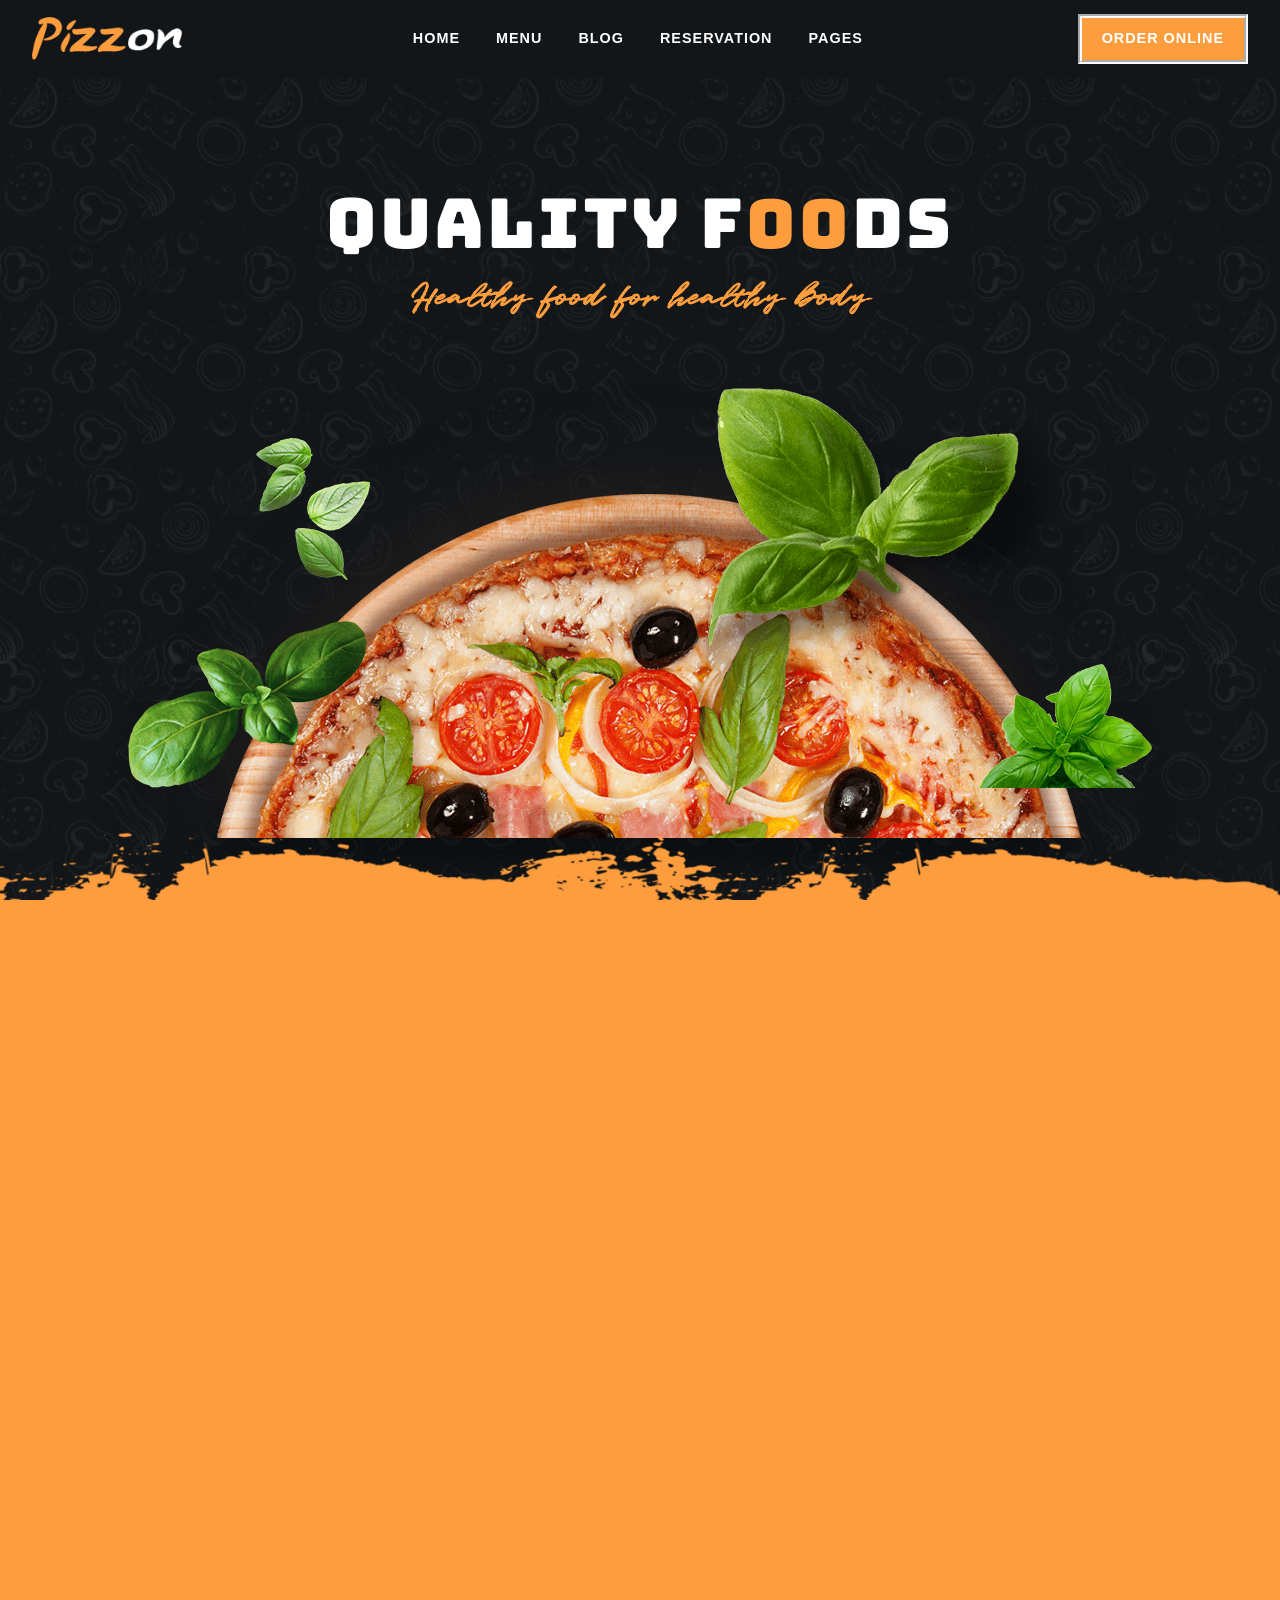
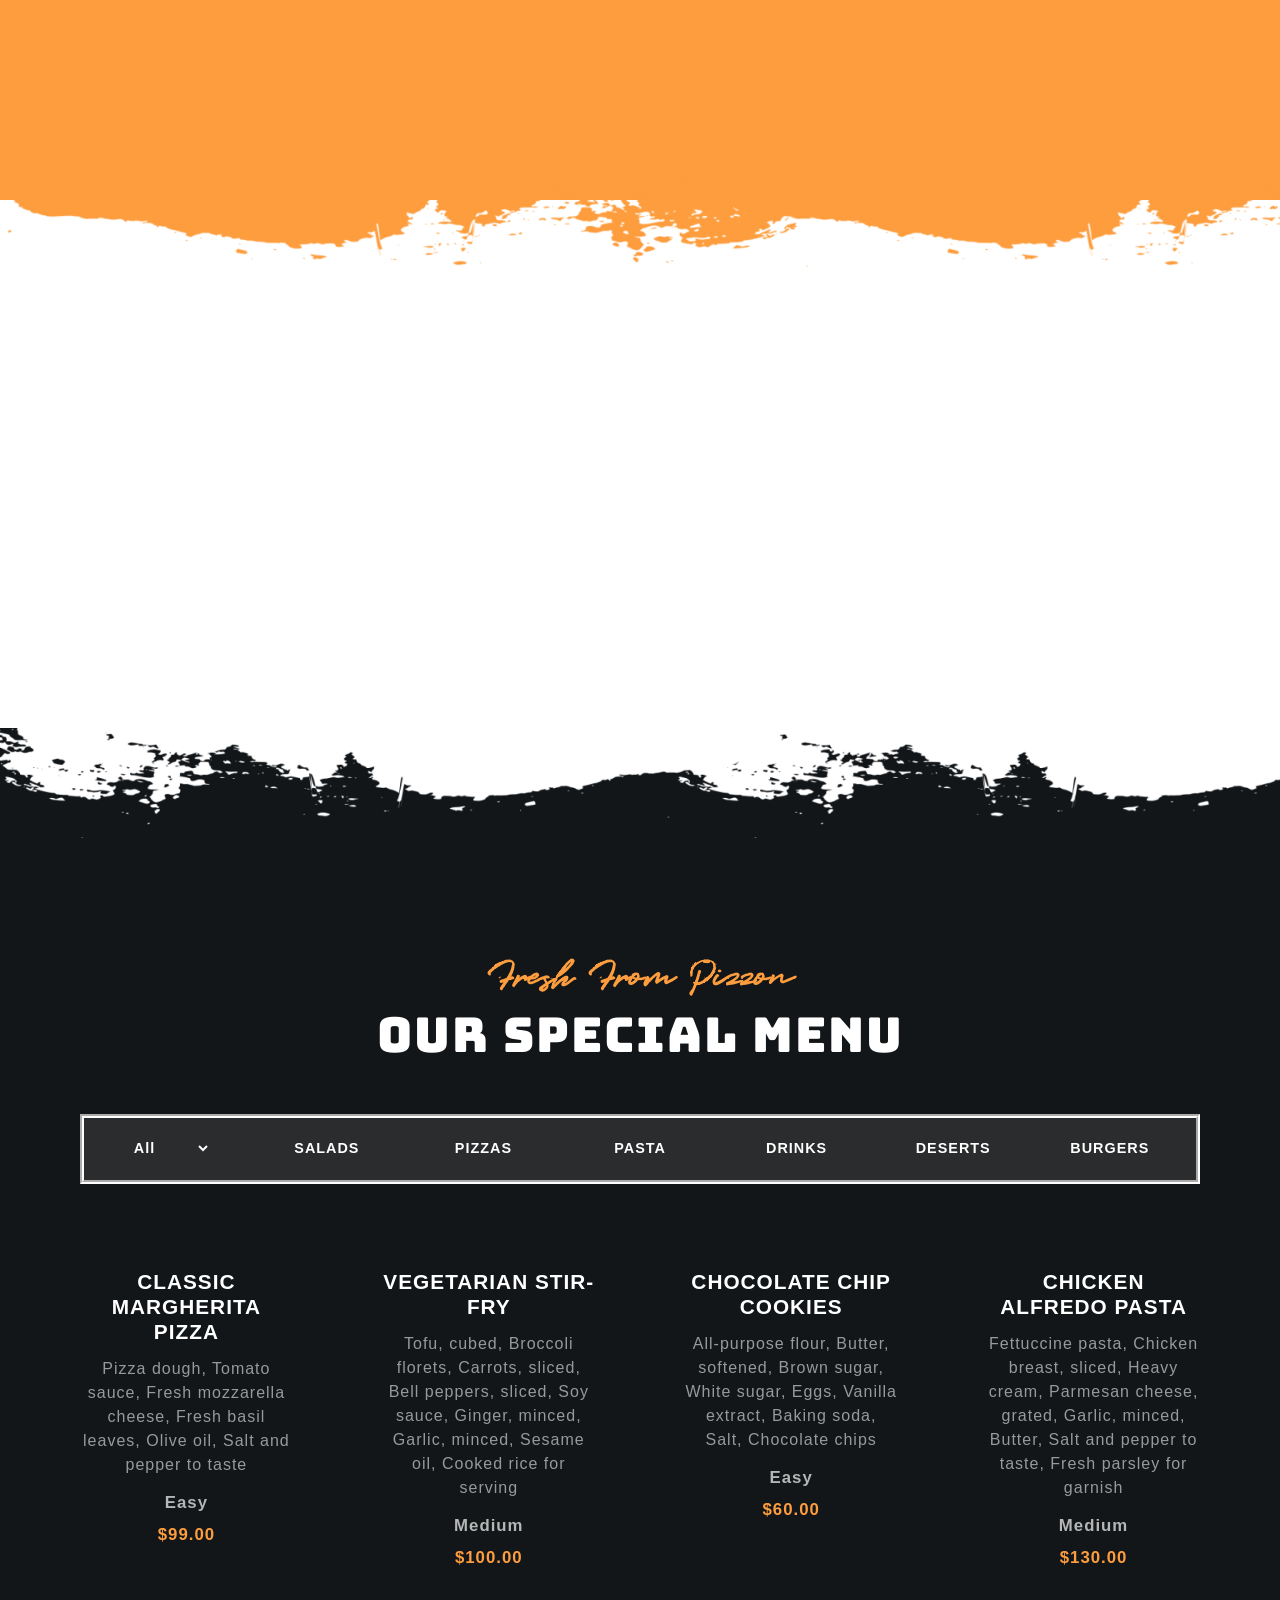
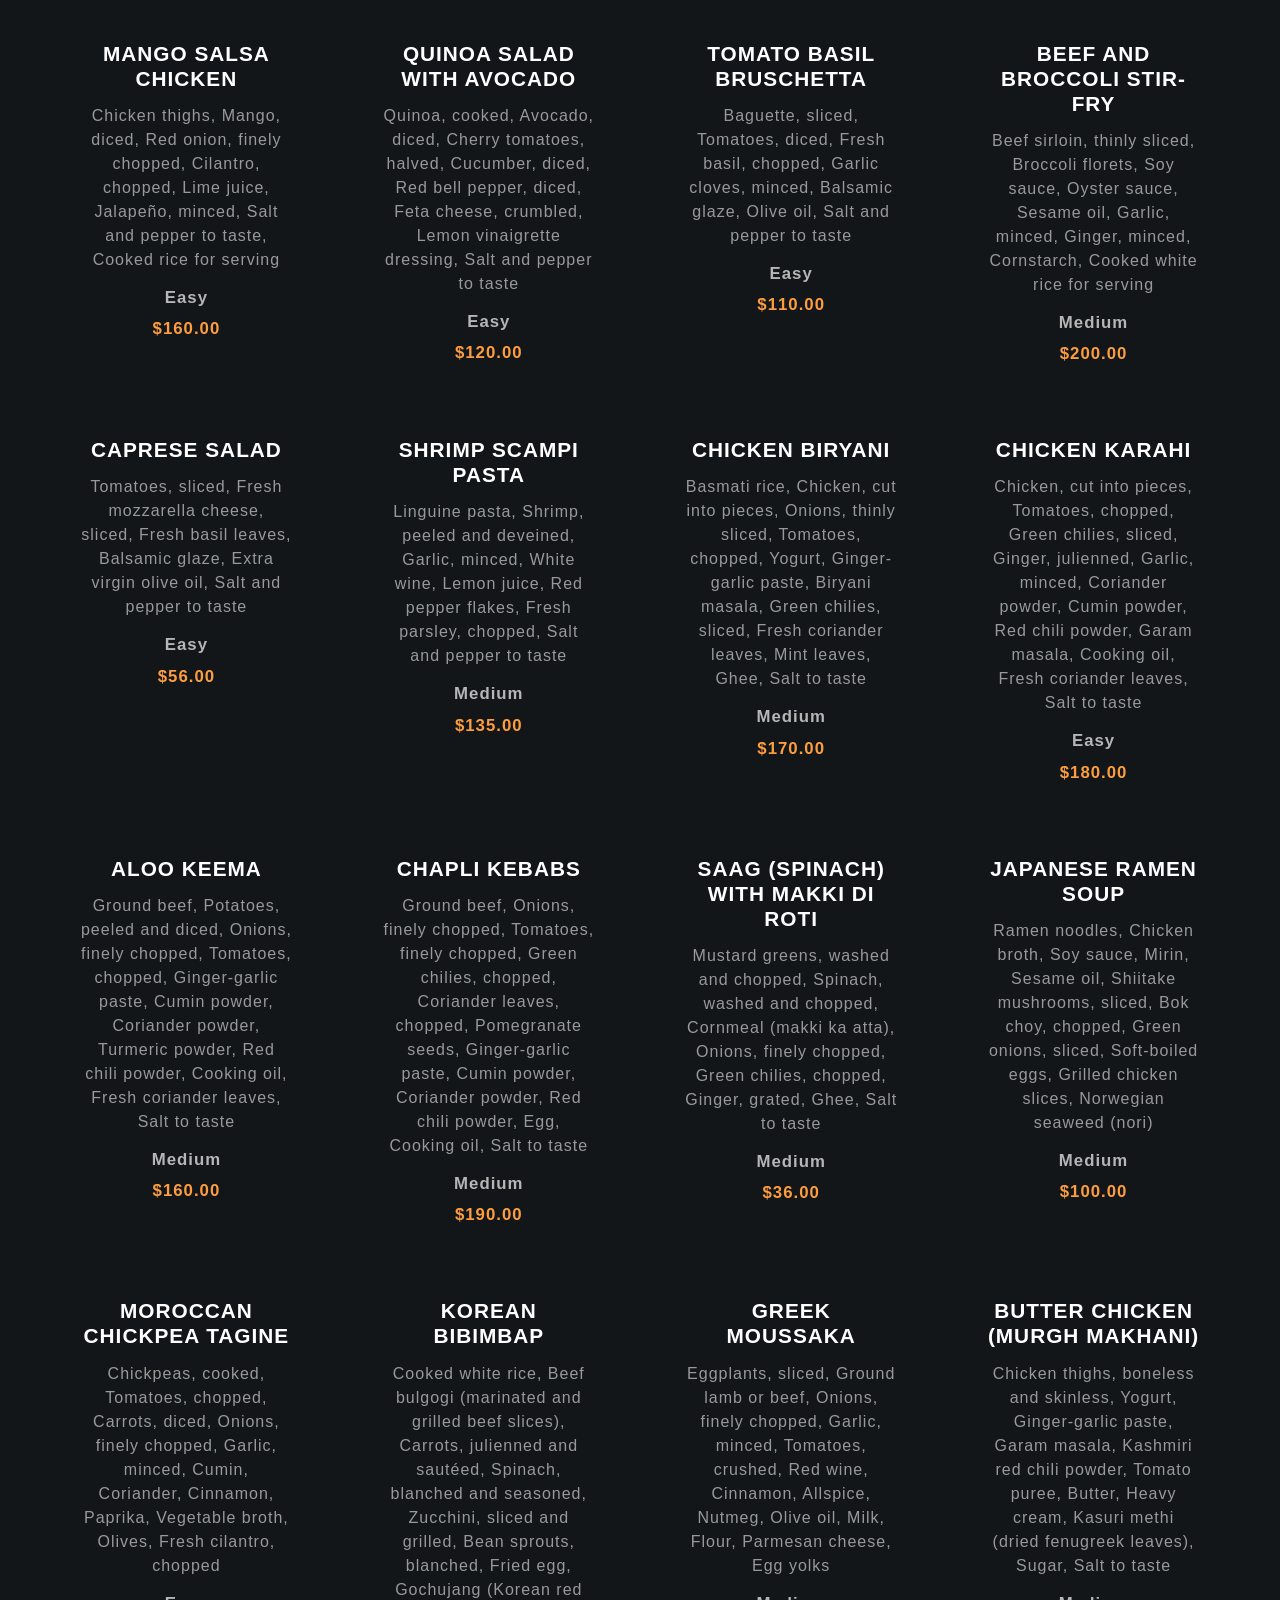
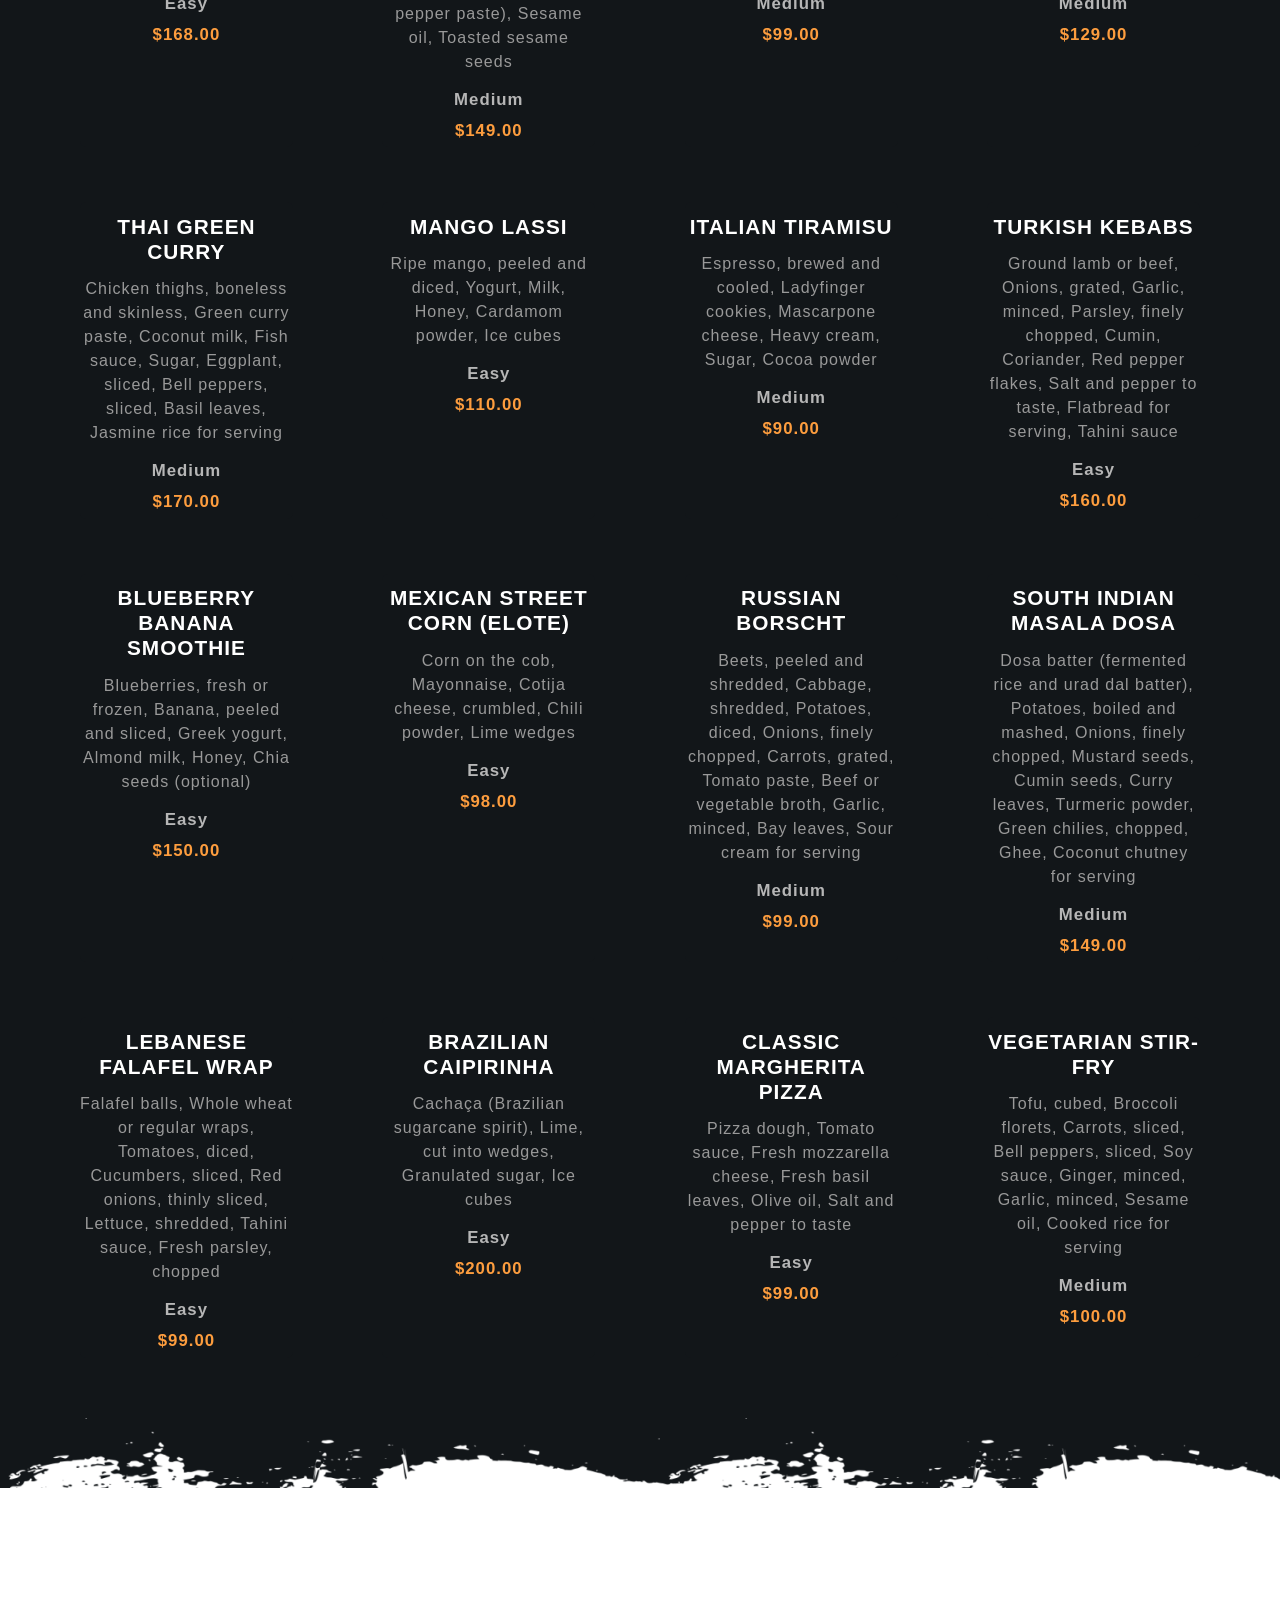
==== index.html @ 58165b23 "file uploaded" ====
<!DOCTYPE html>
<html lang="en">

<head>
    <meta charset="UTF-8">
    <meta name="viewport" content="width=device-width, initial-scale=1.0">
    <title>Pizzon</title>
    <link rel="stylesheet" href="https://cdnjs.cloudflare.com/ajax/libs/font-awesome/7.0.1/css/all.min.css"
        integrity="sha512-2SwdPD6INVrV/lHTZbO2nodKhrnDdJK9/kg2XD1r9uGqPo1cUbujc+IYdlYdEErWNu69gVcYgdxlmVmzTWnetw=="
        crossorigin="anonymous" referrerpolicy="no-referrer" />
    <link href="https://cdn.jsdelivr.net/npm/bootstrap@5.3.8/dist/css/bootstrap.min.css" rel="stylesheet"
        integrity="sha384-sRIl4kxILFvY47J16cr9ZwB07vP4J8+LH7qKQnuqkuIAvNWLzeN8tE5YBujZqJLB" crossorigin="anonymous">
    <link rel="stylesheet" href="style.css">
</head>

<body>


    <nav class="navbar navbar-expand-lg">
        <div class="container-fluid" id="nav-bar">


            <a class="navbar-brand" href="#">
                <img src="images/logo.png" alt="Pizzon" width="150">
            </a>


            <button class="navbar-toggler" type="button" data-bs-toggle="collapse"
                data-bs-target="#navbarSupportedContent">
                <span class="navbar-toggler-icon"></span>
            </button>


            <div class="collapse navbar-collapse justify-content-between" id="navbarSupportedContent">


                <ul class="navbar-nav mx-lg-auto text-start text-lg-center">
                    <li class="nav-item"><a class="nav-link active" href="#">Home</a></li>
                    <li class="nav-item"><a class="nav-link" href="#">Menu</a></li>
                    <li class="nav-item"><a class="nav-link" href="#">Blog</a></li>
                    <li class="nav-item"><a class="nav-link" href="#">Reservation</a></li>
                    <li class="nav-item"><a class="nav-link" href="#">Pages</a></li>
                </ul>


                <div class="mt-3 mt-lg-0 text-start text-lg-end">
                    <button class="btnn">Order Online</button>
                </div>
            </div>
        </div>
    </nav>

    <header>

        <div class="heading-box">
            <h1>Quality f<span>oo</span>ds</h1>
            <p>Healthy food for healthy body</p>
        </div>

        <div class="images-box">
            <div class="box1">
                <div>
                    <img src="images/banner-bg-1.png" alt="">
                </div>

            </div>

            <div class="box2">

                <div class="leave-box1">
                    <img src="images/banner-bg-3.png" alt="">
                </div>

                <div class="leave-box2">
                    <img src="images/banner-bg-2.png" alt="">
                </div>

                <div class="leave-box3">
                    <img src="images/banner-bg-5.png" alt="">
                </div>

                <div class="leave-box4">
                    <img src="images/banner-bg-4.png" alt="">
                </div>

            </div>
        </div>

    </header>


    <div class="main-box">

        <div class="yellow-image">

            <img src="images/order-top-1536x111.png" alt="">

        </div>






        <div class="yellow-image-2">

            <img src="images/order-bottom-1536x126.png" alt="">

        </div>


    </div>



    <br>
    <br>
    <br>
    <br>
    <br>
    <br>
    <br>
    <br>
    <br>
    <br>
    <br>
    <br>
    <br>
    <br>
    <br>
    <br>
    <br>
     <br>
    <br>
    <br>
    <br>
    <br>

        
    <div class="main-container">

        <div class="white-image">

            <img src="images/chef-top-bg-1536x372.png" alt="">

        </div>

        <div class="heading-container">

            <h4>Fresh From Pizzon</h4>
            <h3>OUR SPECIAL MENU</h3>

        </div>


        <div class="container text-center menu-container">

            <div class="row">

                <div class="col">
                    <select name="" id="userChoice" onchange="Generate()">
                        <option value="All">All</option>
                        <option value="Easy">Easy</option>
                        <option value="Medium">Medium</option>
                    </select>
                </div>

                <div class="col menu">
                    Salads
                </div>

                <div class="col menu">
                    Pizzas
                </div>

                <div class="col menu">
                    Pasta
                </div>

                <div class="col menu">
                    Drinks
                </div>

                <div class="col menu">
                    Deserts
                </div>

                <div class="col menu">
                    Burgers
                </div>

            </div>
        </div>

        <br>

        <div id="show">

        </div>


        <div class="white-image-2">

            <img src="images/chef-bottom-bg-1536x372.png" alt="">

        </div>


    </div>













    <script src="https://cdn.jsdelivr.net/npm/bootstrap@5.3.8/dist/js/bootstrap.bundle.min.js"
        integrity="sha384-FKyoEForCGlyvwx9Hj09JcYn3nv7wiPVlz7YYwJrWVcXK/BmnVDxM+D2scQbITxI"
        crossorigin="anonymous"></script>
    <script src="app.js"></script>
</body>

</html>
---- style.css ----
* {
    padding: 0;
    margin: 0;
    box-sizing: border-box;
    font-family: 'Franklin Gothic Medium', 'Arial Narrow', Arial, sans-serif;
}

@font-face{
    font-family: Quentin;
    src: url(fontes/Quentin.ttf);
}

@font-face{
    font-family: Bungee;
    src: url(fontes/Bungee-Regular.ttf);
}


#nav-bar {
    display: flex;
    align-items: center;
}

.navbar{
    padding: 10px 20px;
    background-color: #121619;
    text-align: center;
    font-size: 0.9rem;
    font-weight: 700;
    letter-spacing: 1px;
    text-transform: uppercase;
    position: fixed;
    top: 0%;
    z-index: 1000;
    width: 100%;
}

.navbar li {

    padding: 10px 10px;
}

.navbar a{

    color: #FFFFFF !important;
    
}

.navbar a:hover {
    color: #FD9D3E !important;
    transition: 0.3s;
}

.btnn{

     border: 4px groove #FFFFFF;
    color: #FFFFFF ;
     text-align: center;
    font-size: 0.9rem;
    font-weight: 700;
    letter-spacing: 1px;
    text-transform: uppercase;
    background-color: #FD9D3E;
    padding: 10px 20px;

}

.navbar-toggler {
    background-color: #FD9D3E;
}

.navbar-toggler-icon {
    filter: invert(1); 
}



header{
    width: 100%;
     min-height: 100vh;
    background-image: url(images/chef-bg-11.png);
    background-repeat: no-repeat;
    background-position: center;
    background-size: cover;
}


.heading-box {

    padding-top: 130px;

}


.heading-box h1{

    margin-top: 53px;
     font-family: Bungee;
    text-align: center;
    letter-spacing: 3px; 
    font-size: 4.3rem;
     color: #FFFFFF;
}


.heading-box p{

       font-family: Quentin;
    text-align: center;
    letter-spacing: 1px; 
    font-weight: 700;
    font-size: 2rem;
    /* padding-bottom: 2%; */
    color: #FD9D3E;
   


}

.heading-box span{

    color: #FD9D3E;
    margin-top: 53px;
    font-family: Bungee;
    text-align: center;
    letter-spacing: 3px; 
    font-size: 4.2rem;
     

}

.images-box {
    position: relative;
    width: 100%;
    height: 500px;
}

.box1 {
    position: absolute;
    bottom: 0%;
    left: 50%;
    transform: translateX(-50%);
}

.box1 img {
     
    width: auto;
    max-width: none;
    filter: drop-shadow(0px 20px 30px rgba(0,0,0,0.5));
}

.box2 {
    position: absolute;
    width: 100%;
    height: 100%;
    top: 0;
}
.leave-box1 {
    position: absolute;
    top: 10%;
    right: 15%;
}

.leave-box2 {
    position: absolute;
    bottom: 10%;
    right: 10%;
}

.leave-box3 {
    position: absolute;
    bottom: 10%;
    left: 10%;
}

.leave-box4 {
    position: absolute;
    top: 20%;
    left: 20%;
}


@media (max-width: 991px) {
    .navbar-nav {
        margin-top: 20px;
    }

}



@media (max-width: 768px) {
   

    .heading-box h1 {
        font-size: 2rem;
        margin-top: 20px;
    }

    .heading-box span {
        font-size: 2rem;
    }

    .heading-box p {
        font-size: 1.2rem;
    }

    .images-box {
        height: auto;
        margin-top: 30px;
    }


    .box1 {
        position: relative;
        bottom: 0;
        left: 0;
        transform: none;
        text-align: center;
    }

    .box1 img {
        width: 280px;
        max-width: 90%;
    }

    .box2 {
        display: none;
    }


    header {

        min-height: 60vh;
        padding-top: 80px;
        padding-bottom: 30px;
    }

  
}








.main-container{

    background-color: #121619;
    padding: 130px 80px;
    position: relative;
}

.heading-container h4{

    font-family: Quentin;
    text-align: center;
    letter-spacing: 1px; 
    font-weight: 700;
    font-size: 2.1rem;
    /* padding-bottom: 2%; */
    color: #FD9D3E;
    padding-top: 100px;


}

.heading-container h3{

    
    font-family: Bungee;
    text-align: center;
    letter-spacing: 2px; 
    font-size: 3rem;
     color: #FFFFFF;
     

}

.menu-container{

    border: 4px groove #FFFFFF;
    background-color: #2b2c2d;
    padding: 20px 20px;
    color: #FFFFFF;
    text-align: center;
    font-size: 0.9rem;
    font-weight: 700;
    letter-spacing: 1px;
    text-transform: uppercase;
    margin-top: 50px;
    margin-bottom: 20px;
    cursor: pointer;
    transition: all 0.4s ease;
    
}

#userChoice{
    background: transparent;
    border: none;
    font-size: 0.9rem;
    font-weight: 700;
    letter-spacing: 1px;
    color: #FFFFFF;
}

#userChoice option{
    background-color: #2b2c2d;
     font-size: 0.9rem;
    font-weight: 700;
    letter-spacing: 1px;
}

#userChoice option:hover{
    background-color: #FD9D3E !important;
    
}


.menu:hover{

    color: #FD9D3E;
}



.white-image{
    position: absolute;
    top: -200px;
    left: 0;
}

.white-image img{
    width: 100%;
}

.white-image-2{
    position: absolute;
    bottom: -240px;
    left: 0;
}

.white-image-2 img{
    width: 100%;
}



#show{
    display: flex;
    justify-content: space-between;
    gap: 25px;
    flex-wrap: wrap;
    
}

.card{
    border: 1px solid red;
    border: none;
    width: 19%;
    margin-top: 30px;
    background-color: #121619;

}

.card img{
    width: 100%;

}

.card h2{
    text-align: center;
    font-size: 1.3rem;
    font-weight: 700;
    padding-top: 6%;
    letter-spacing: 1px;
    text-transform: uppercase;
    color: #FFFFFF;
    
}

.card p{
    padding-top: 2%;
    text-align: center;
    letter-spacing: 1px;
    color: #999999;
    
    
}

.card h4{
    
    text-align: center;
    letter-spacing: 1px; 
    font-weight: 700;
    font-size: 1.05rem;
    color: #b6b6b6;

}

.card span{
    text-align: center;
    letter-spacing: 1px; 
    font-weight: 700;
    font-size: 1.05rem;
    padding-bottom: 2%;
    color: #FD9D3E;
}


.main-box{
    width: 100%;
    height: 100vh;
    position: relative;
    background-color: #FD9D3E;
}



.yellow-image{
    position: absolute;
    top: -70px;
    left: 0;
}

.yellow-image img{
    width: 100%;
}



.yellow-image-2{
    position: absolute;
    bottom: -70px;
    left: 0;
}

.yellow-image-2 img{
    width: 100%;
}
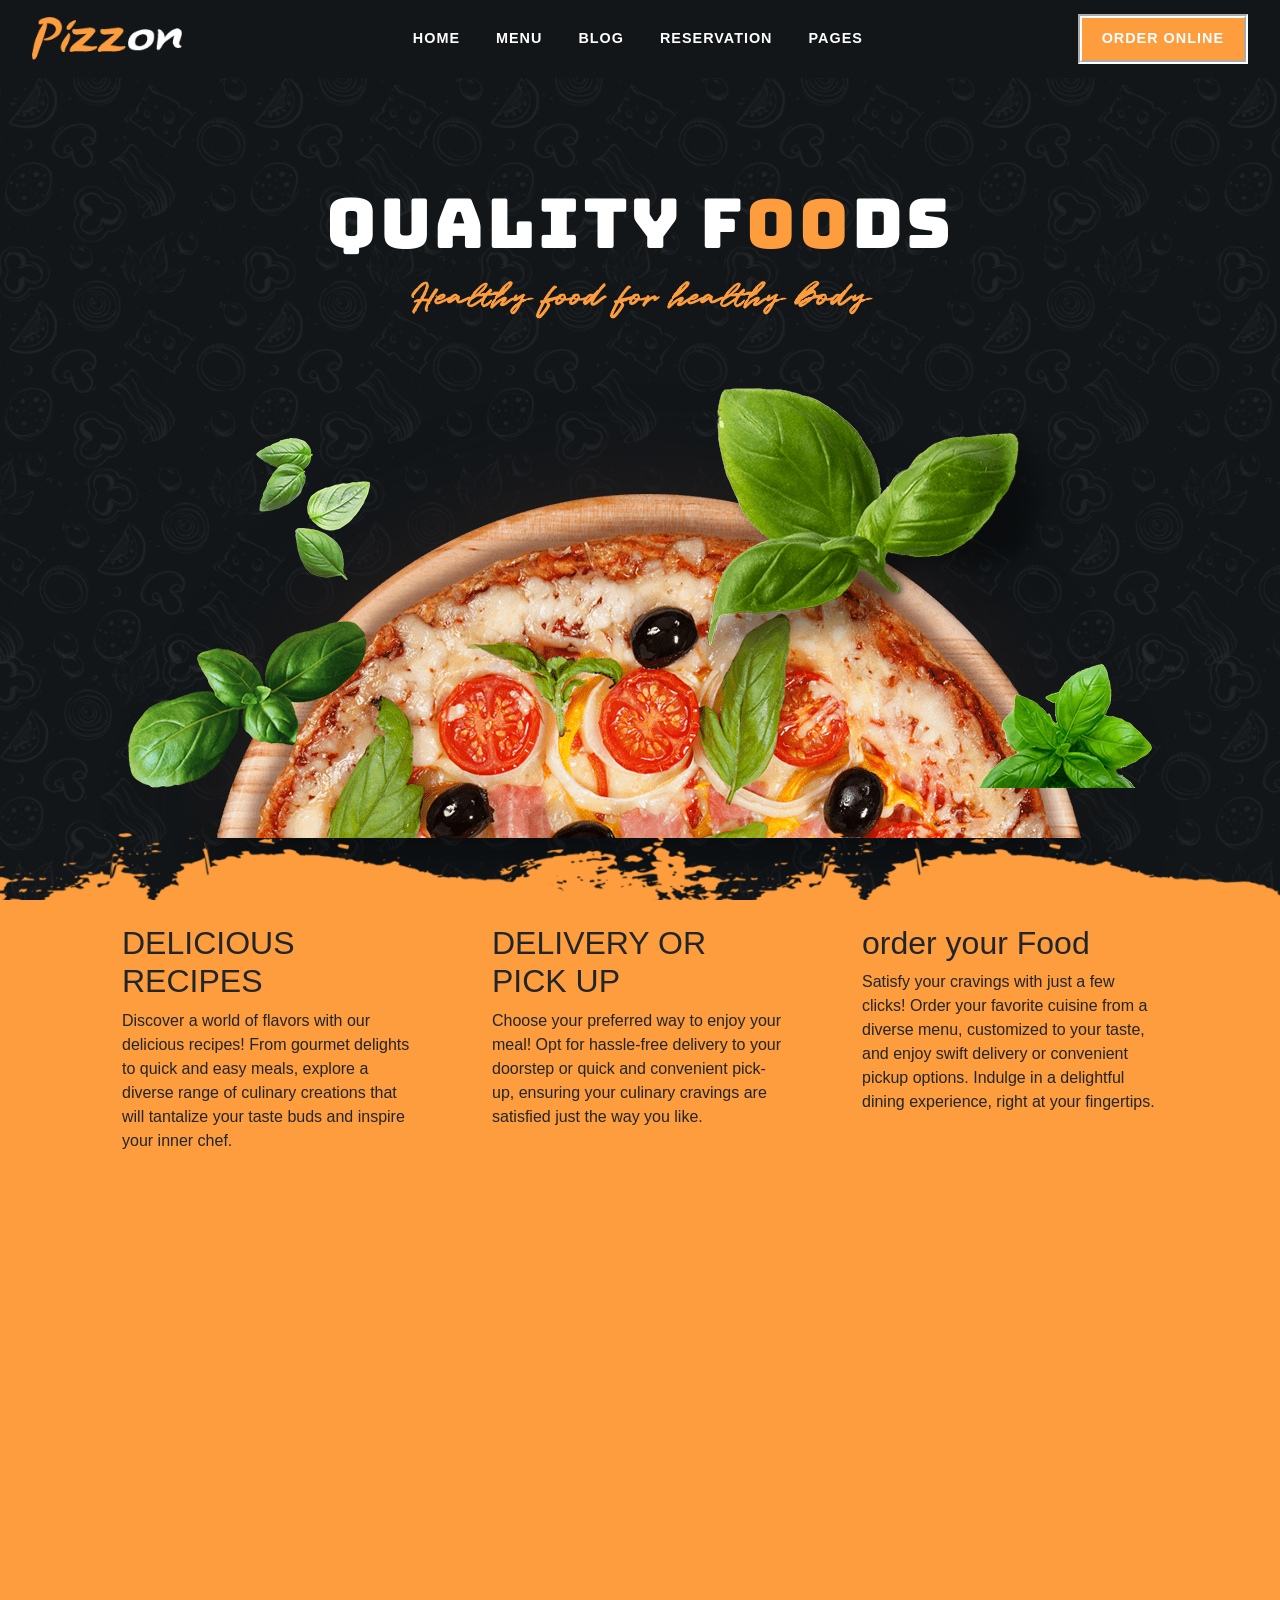
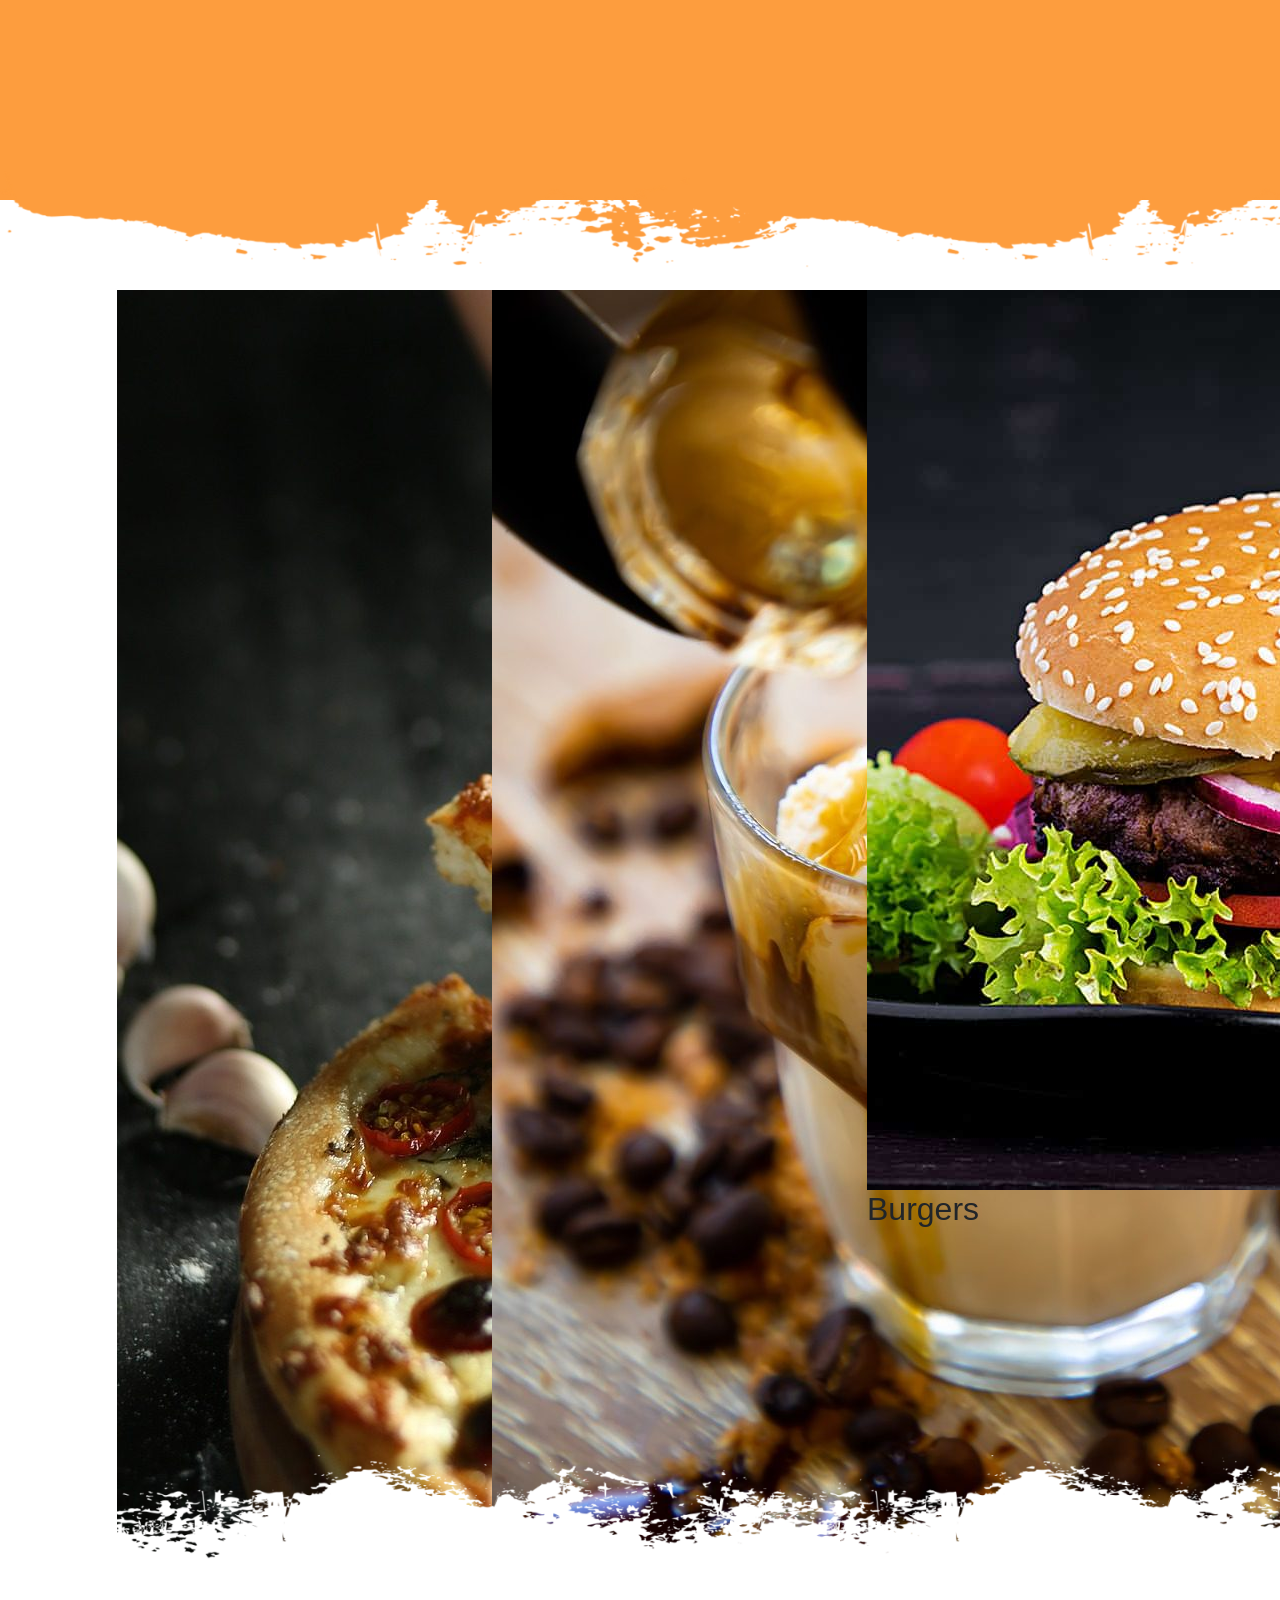
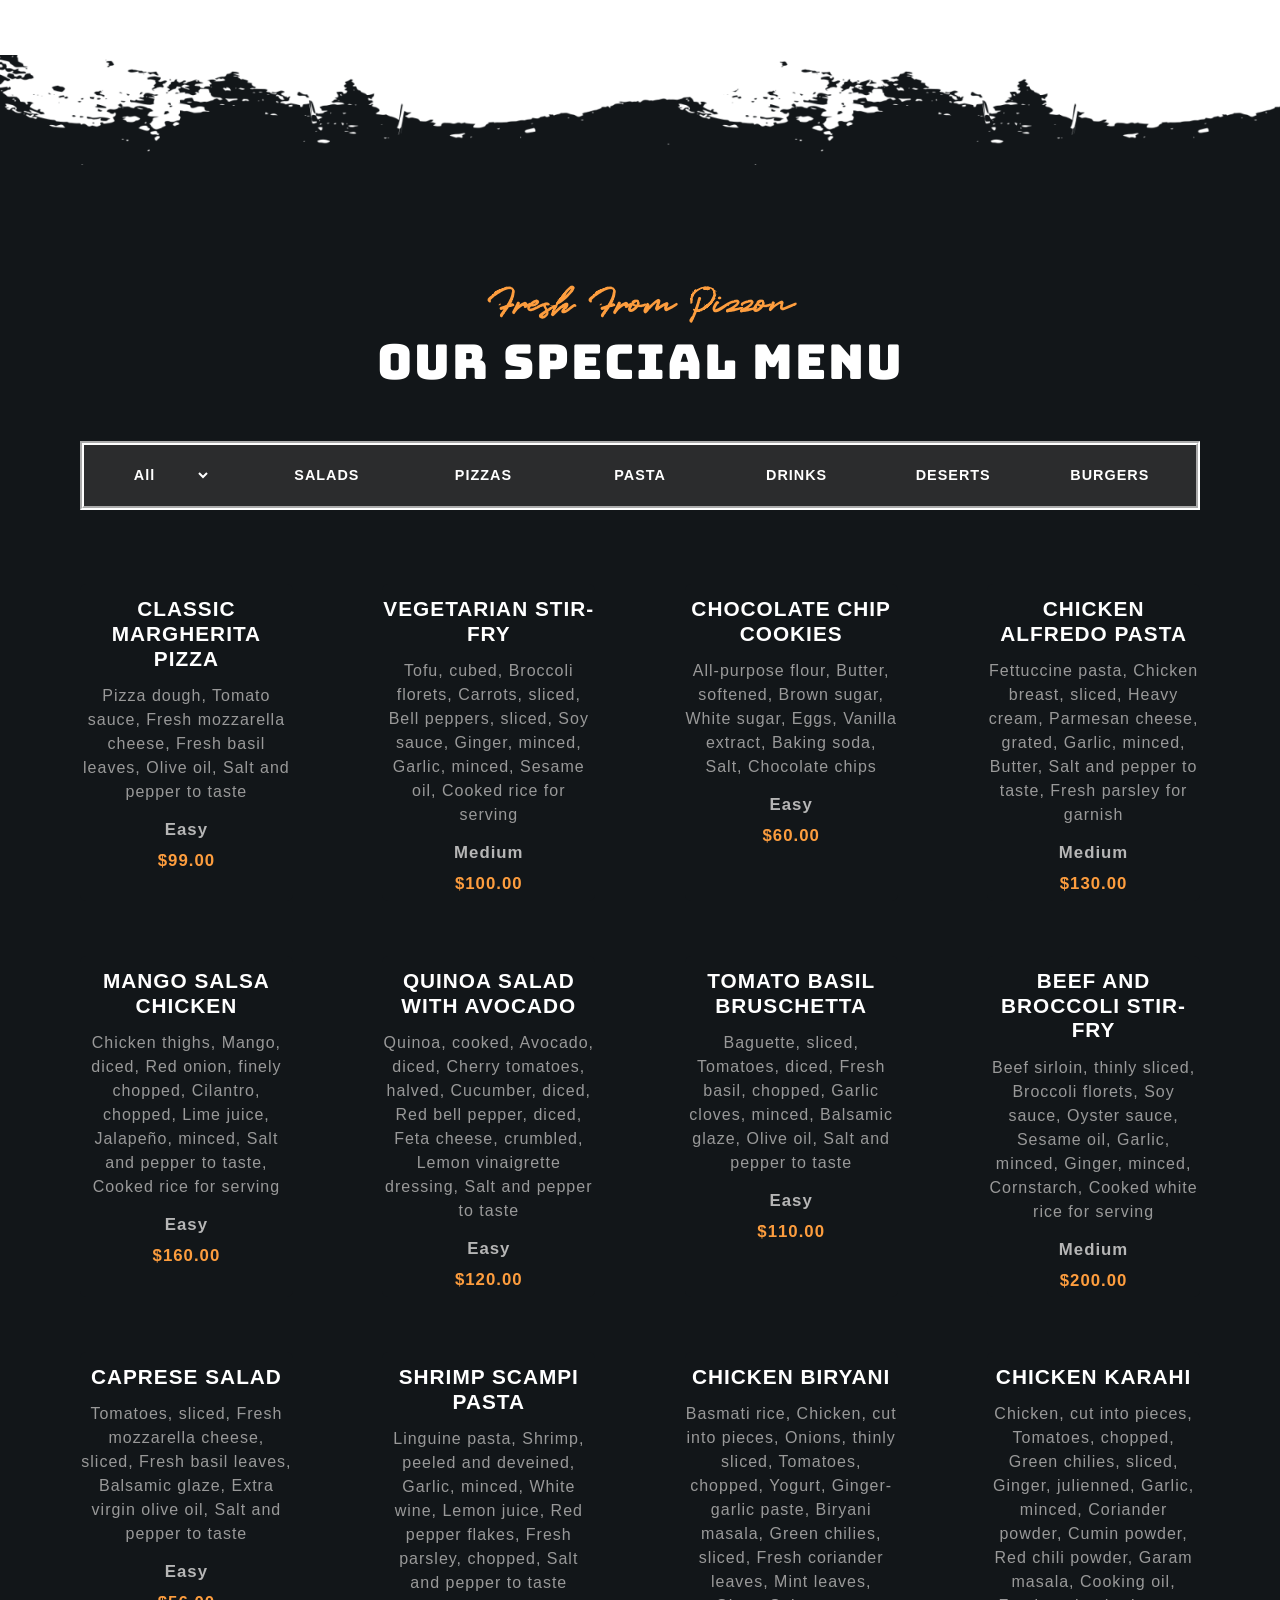
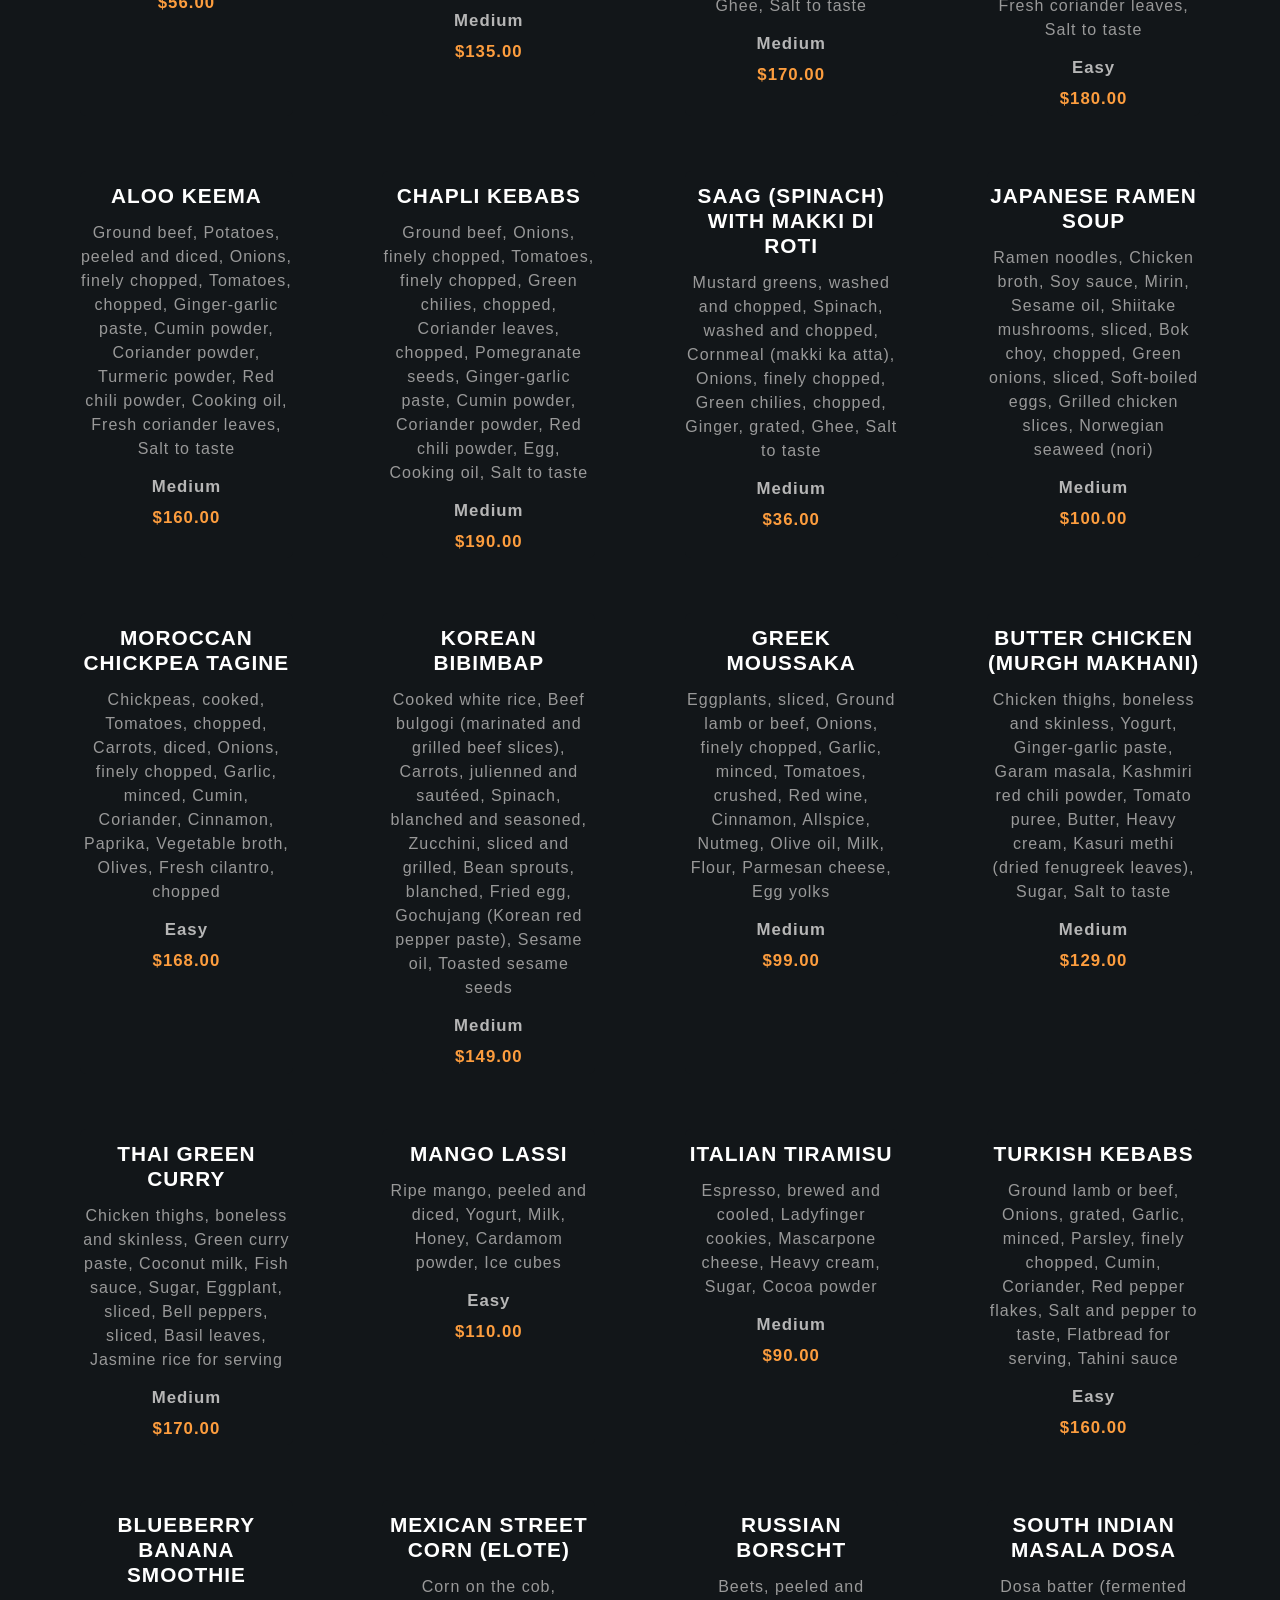
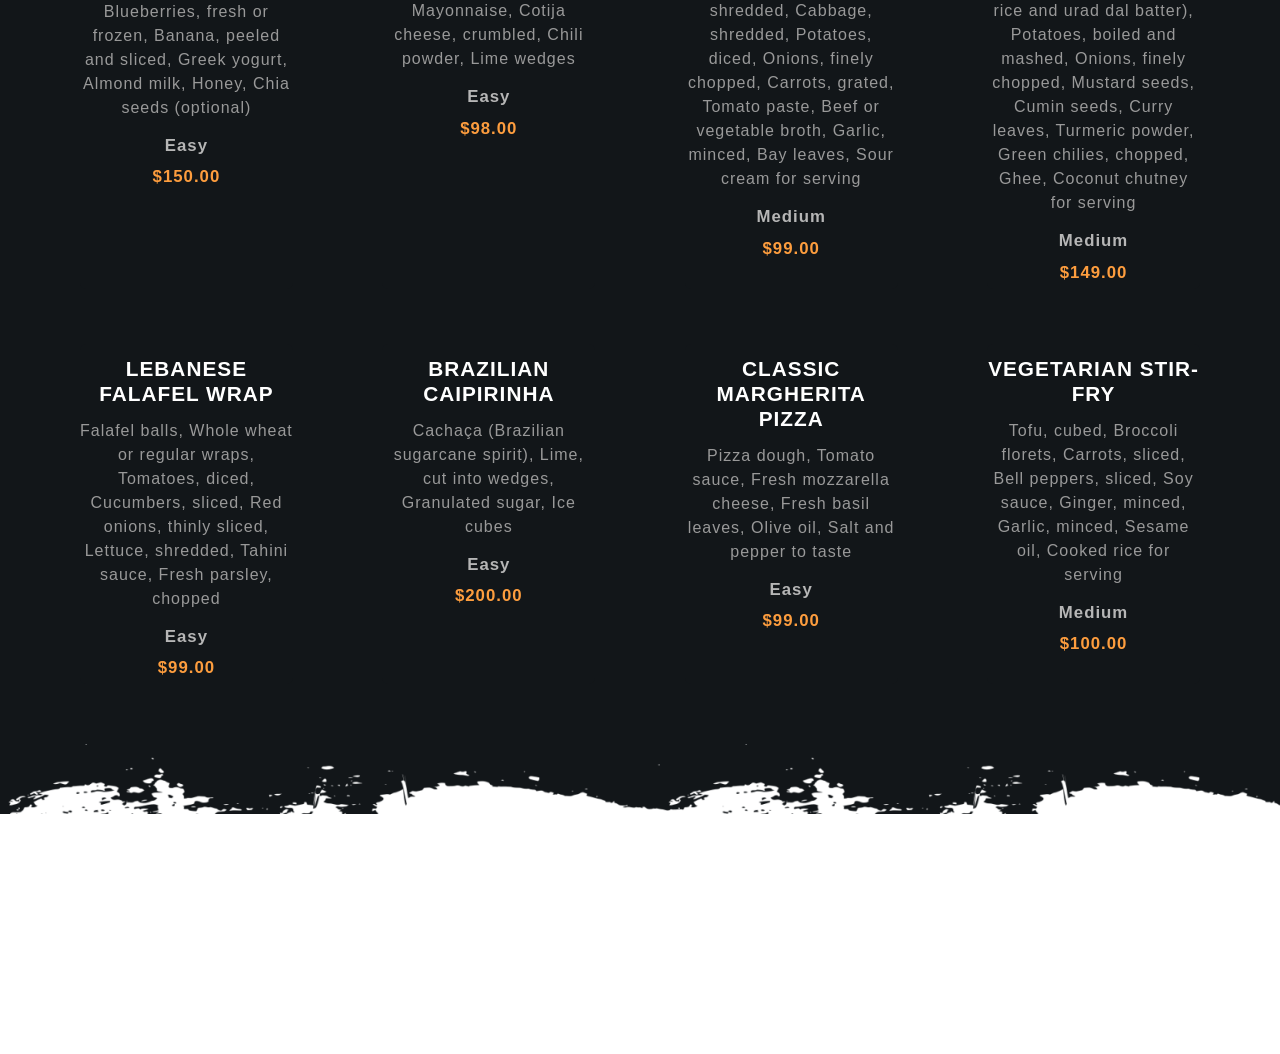
==== commit 8c4f09cc: "Update index.html" ====
--- a/index.html
+++ b/index.html
@@ -4,7 +4,7 @@
 <head>
     <meta charset="UTF-8">
     <meta name="viewport" content="width=device-width, initial-scale=1.0">
-    <title>Pizzon</title>
+    <title>Pizzon Web</title>
     <link rel="stylesheet" href="https://cdnjs.cloudflare.com/ajax/libs/font-awesome/7.0.1/css/all.min.css"
         integrity="sha512-2SwdPD6INVrV/lHTZbO2nodKhrnDdJK9/kg2XD1r9uGqPo1cUbujc+IYdlYdEErWNu69gVcYgdxlmVmzTWnetw=="
         crossorigin="anonymous" referrerpolicy="no-referrer" />
@@ -101,6 +101,58 @@
 
 
 
+        <div class="container-fluid">
+
+            <div class="row justify-content-center " style="gap: 50px;">
+
+                <div class="col-lg-3 col-md-4 col-sm-12">
+
+                    <div class="box">
+                        <img src="images/1776321009768_birefnet.png" alt="">
+                        <h2>DELICIOUS RECIPES</h2>
+                        <p>
+                            Discover a world of flavors with our delicious recipes! From gourmet delights to quick and
+                            easy meals, explore a diverse range of culinary creations that will tantalize your taste
+                            buds and inspire your inner chef.
+                        </p>
+                    </div>
+
+                </div>
+                <div class="col-lg-3 col-md-4 col-sm-12">
+                    <div class="box">
+                        <img src="images/1776320945640_birefnet.png" alt="">
+                        <h2>DELIVERY OR PICK UP</h2>
+                        <p>
+                            Choose your preferred way to enjoy your meal! Opt for hassle-free delivery to your doorstep
+                            or quick and convenient pick-up, ensuring your culinary cravings are satisfied just the way
+                            you like.
+                        </p>
+                    </div>
+
+
+                </div>
+
+                <div class="col-lg-3 col-md-4 col-sm-12">
+                    <div class="box">
+                        <img src="images/1776320906578_birefnet.png" alt="">
+                        <h2>order your Food</h2>
+                        <p>
+                            Satisfy your cravings with just a few clicks! Order your favorite cuisine from a diverse
+                            menu, customized to your taste, and enjoy swift delivery or convenient pickup options.
+                            Indulge in a delightful dining experience, right at your fingertips.
+                        </p>
+                    </div>
+
+
+                </div>
+
+
+
+
+            </div>
+
+        </div>
+
 
         <div class="yellow-image-2">
 
@@ -113,30 +165,96 @@
 
 
 
-    <br>
-    <br>
-    <br>
-    <br>
-    <br>
-    <br>
-    <br>
-    <br>
-    <br>
-    <br>
-    <br>
-    <br>
-    <br>
-    <br>
-    <br>
-    <br>
-    <br>
-     <br>
-    <br>
-    <br>
-    <br>
-    <br>
-
-        
+
+
+
+
+
+
+    <div class="speciality-box">
+
+
+        <div class="container-fluid" style="margin-top: 90px;">
+
+            <div class="row justify-content-center " style="gap: 55px;">
+
+                <div class="col-lg-3 col-md-4 col-sm-12">
+
+                    <div class="speciality-Card">
+                       
+                        <div class="speciality-Card-image">
+                            <img src="images/pizza-2589575_1920-e1697271289378.jpg" alt="">
+
+                            <div class="speciality-Card-border">
+
+                            </div>
+
+                            <div class="speciality-Card-border-2">
+
+                            </div>
+                        </div>
+
+                        <h2>Double Cheese Pizza</h2>
+                      
+                    </div>
+
+                </div>
+                <div class="col-lg-3 col-md-4 col-sm-12">
+                    <div class="speciality-Card">
+
+                        <div class="speciality-Card-image">
+                            <img src="images/coffee-4648041_1920-e1697271404997.jpg" alt="">
+
+                               <div class="speciality-Card-border">
+
+                               </div>
+
+                               <div class="speciality-Card-border-2">
+
+                            </div>
+                        </div>
+
+                        <h2>Deserts</h2>
+                      
+                    </div>
+
+
+                </div>
+
+                <div class="col-lg-3 col-md-4 col-sm-12">
+                    <div class="speciality-Card">
+                      
+                        <div class="speciality-Card-image">
+                            <img src="images/Burger-Stock.jpg" alt="">
+
+                              <div class="speciality-Card-border">
+
+                              </div>
+
+                              <div class="speciality-Card-border-2">
+
+                            </div>
+                        </div>
+
+                        <h2>Burgers</h2>
+                    
+                       
+                    </div>
+
+                </div>
+
+            </div>
+
+        </div>
+
+
+    </div>
+
+
+
+   
+
+
     <div class="main-container">
 
         <div class="white-image">
@@ -214,6 +332,7 @@
 
 
 
+ 
 
 
 
@@ -226,4 +345,4 @@
     <script src="app.js"></script>
 </body>
 
-</html>+</html>
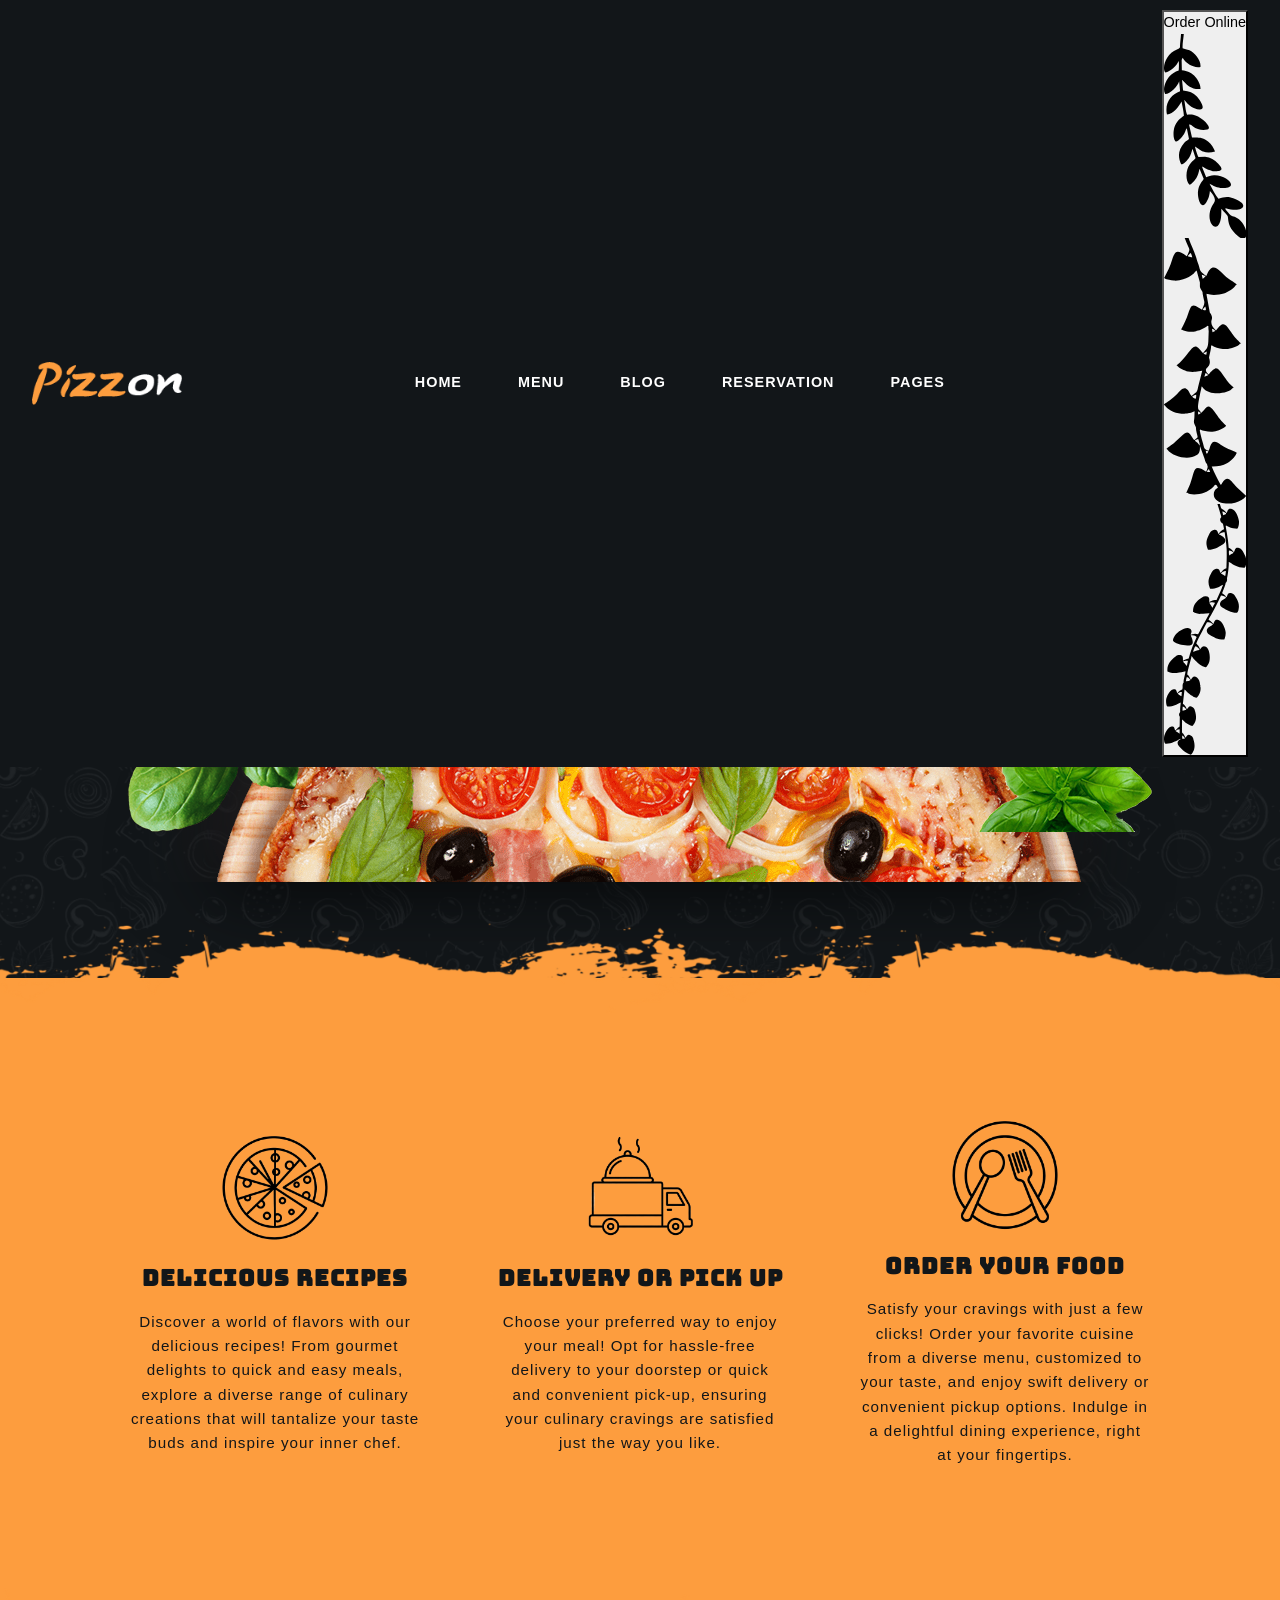
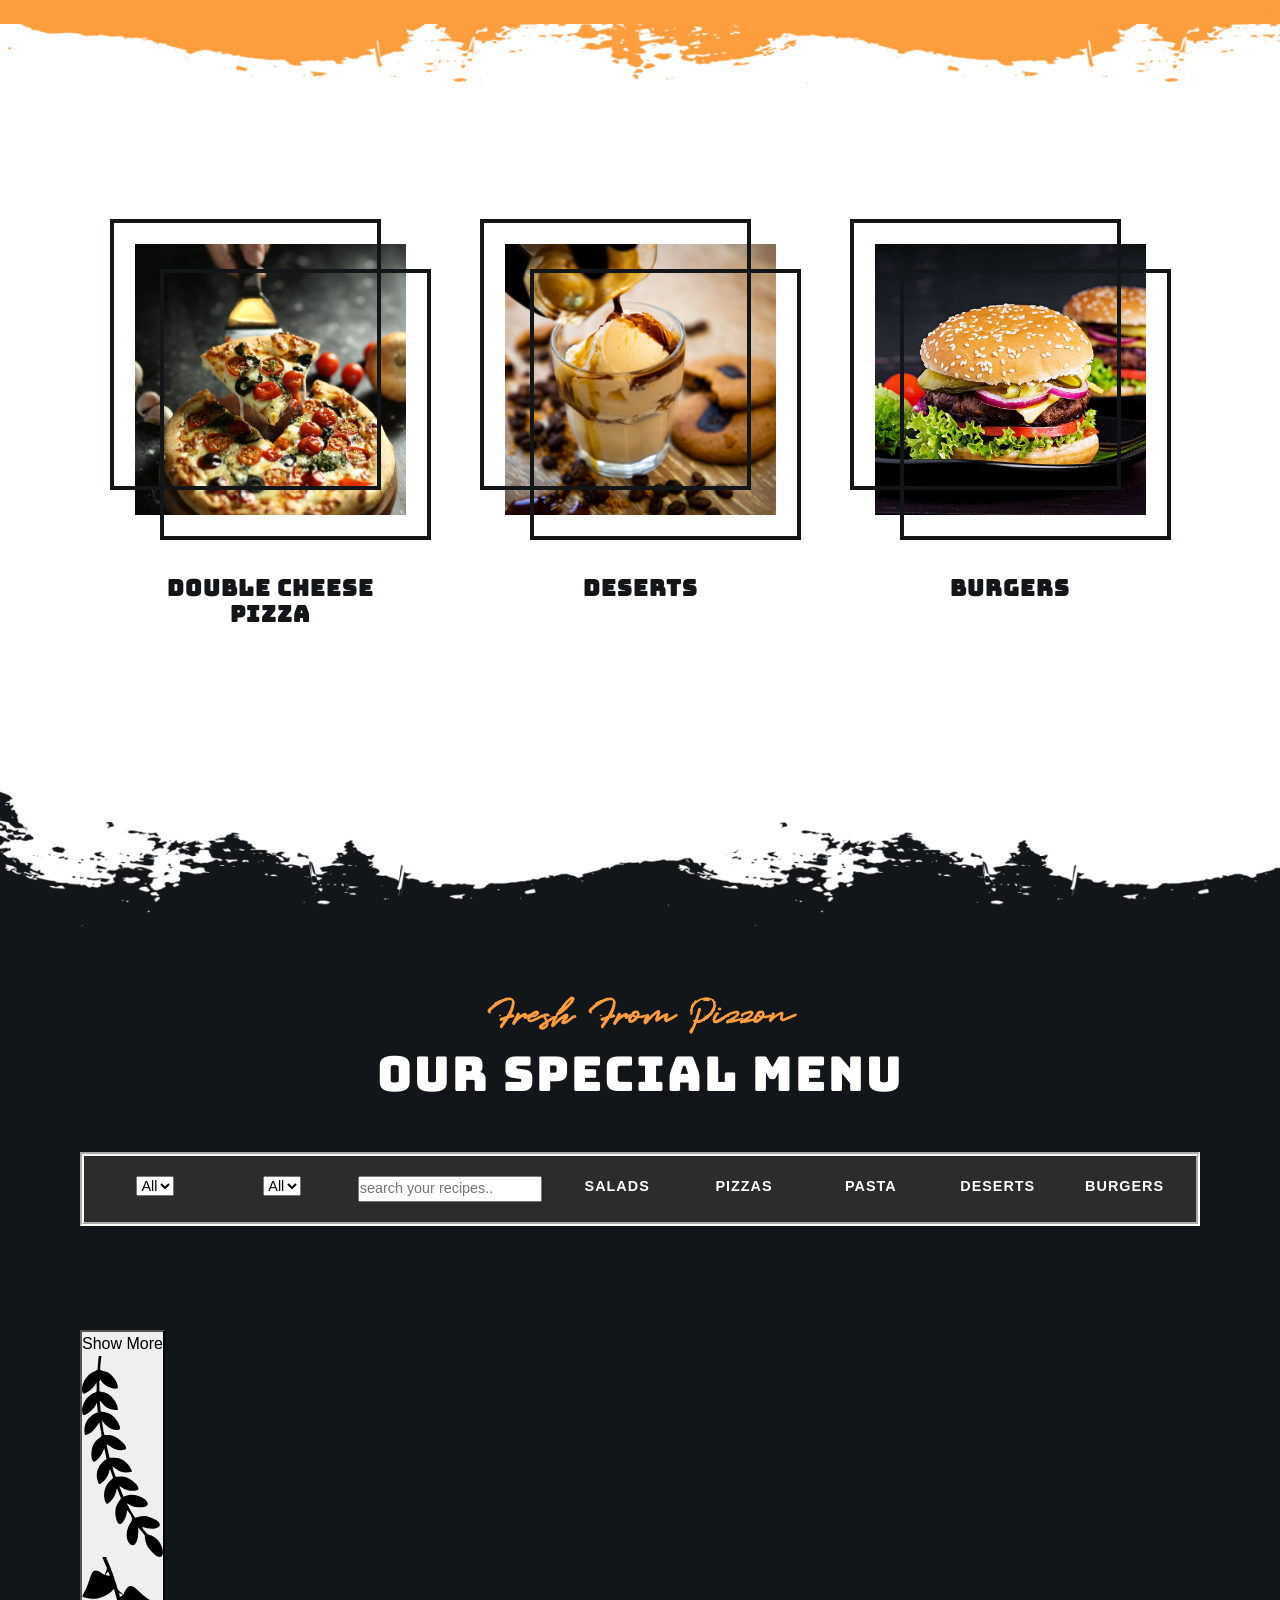
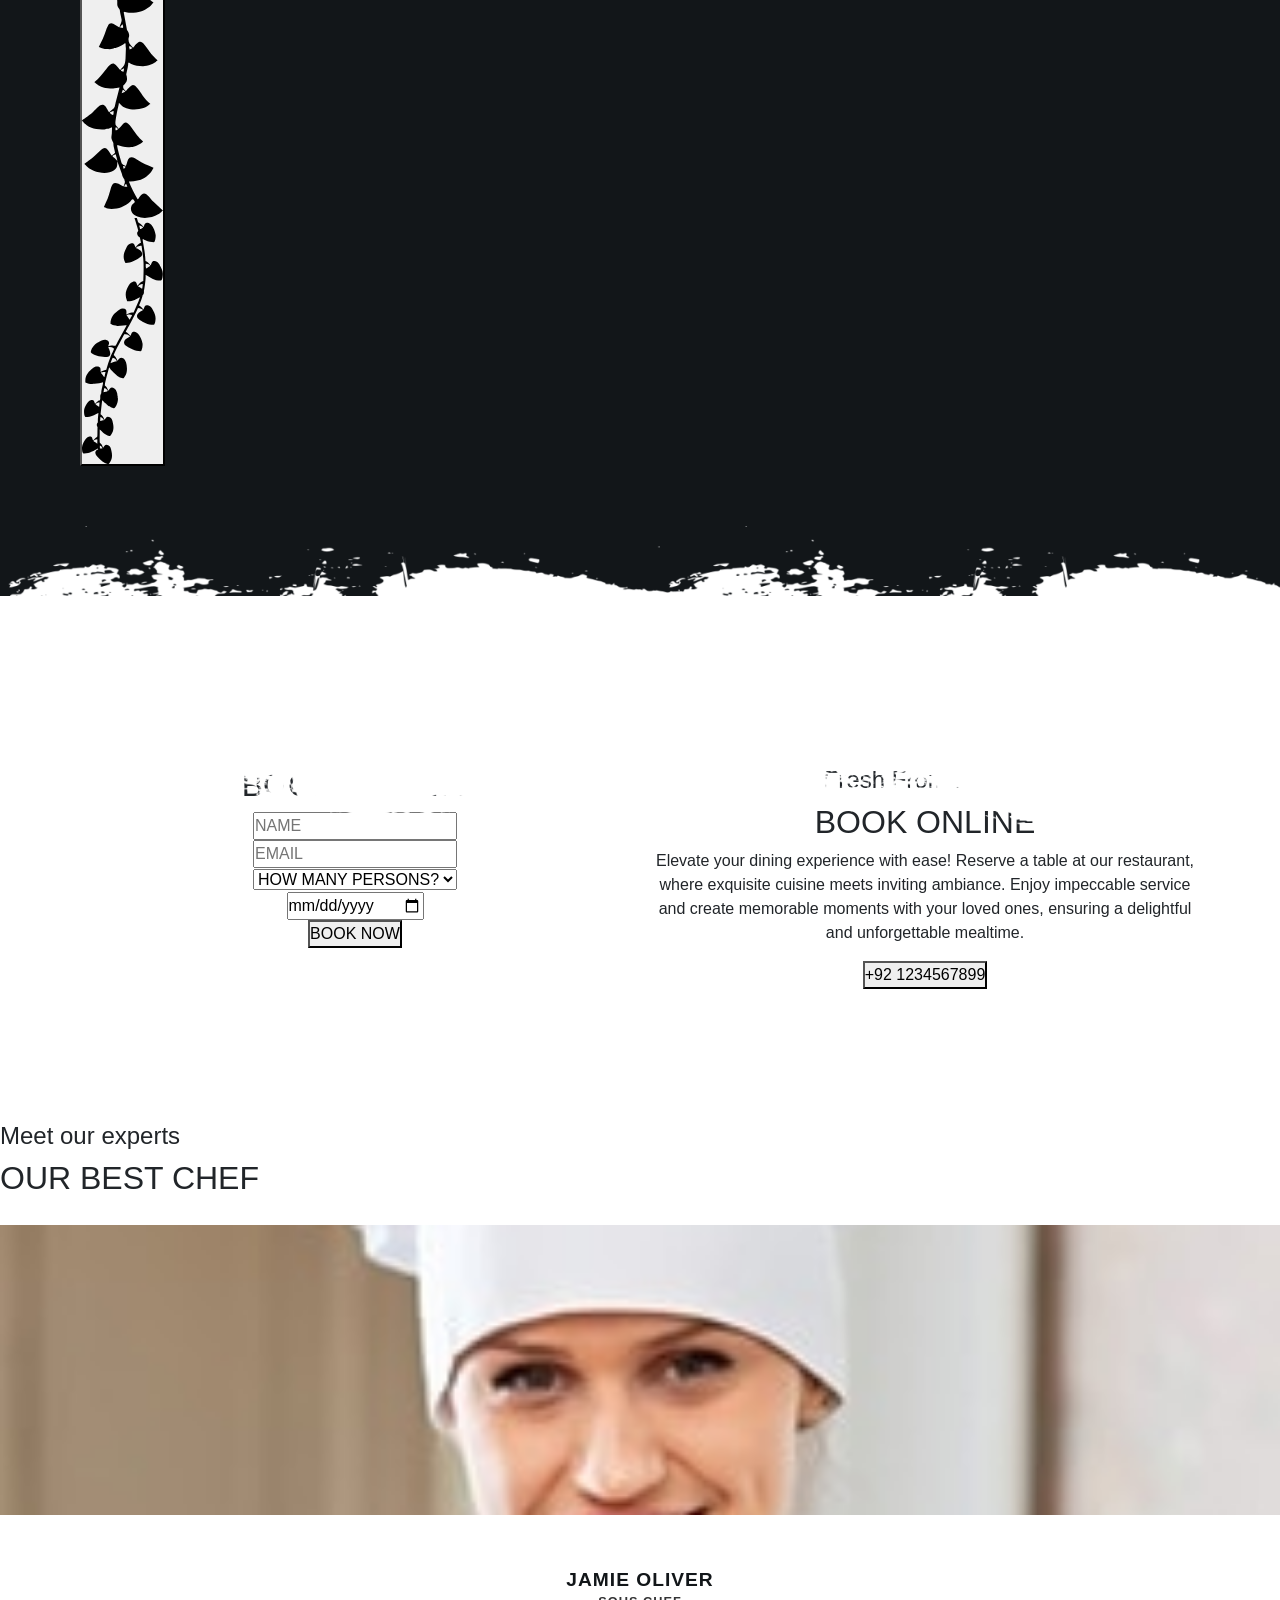
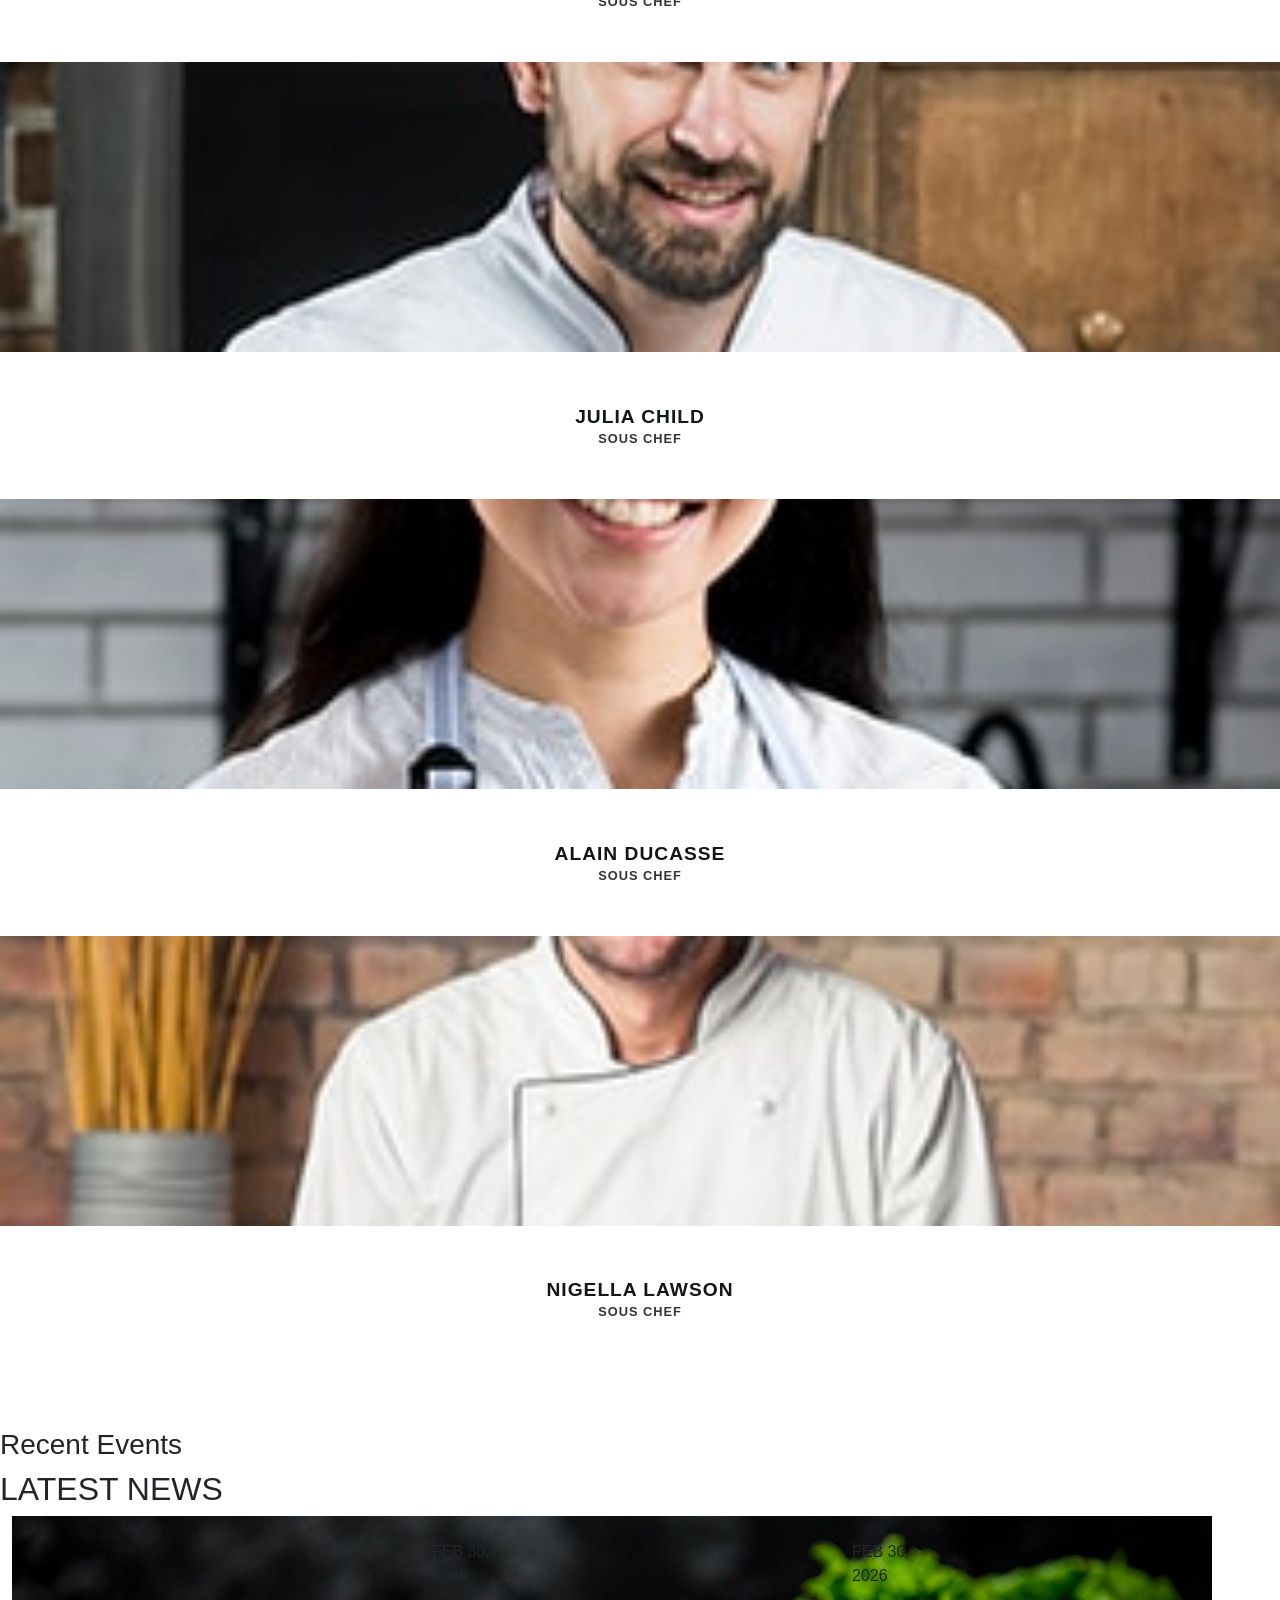
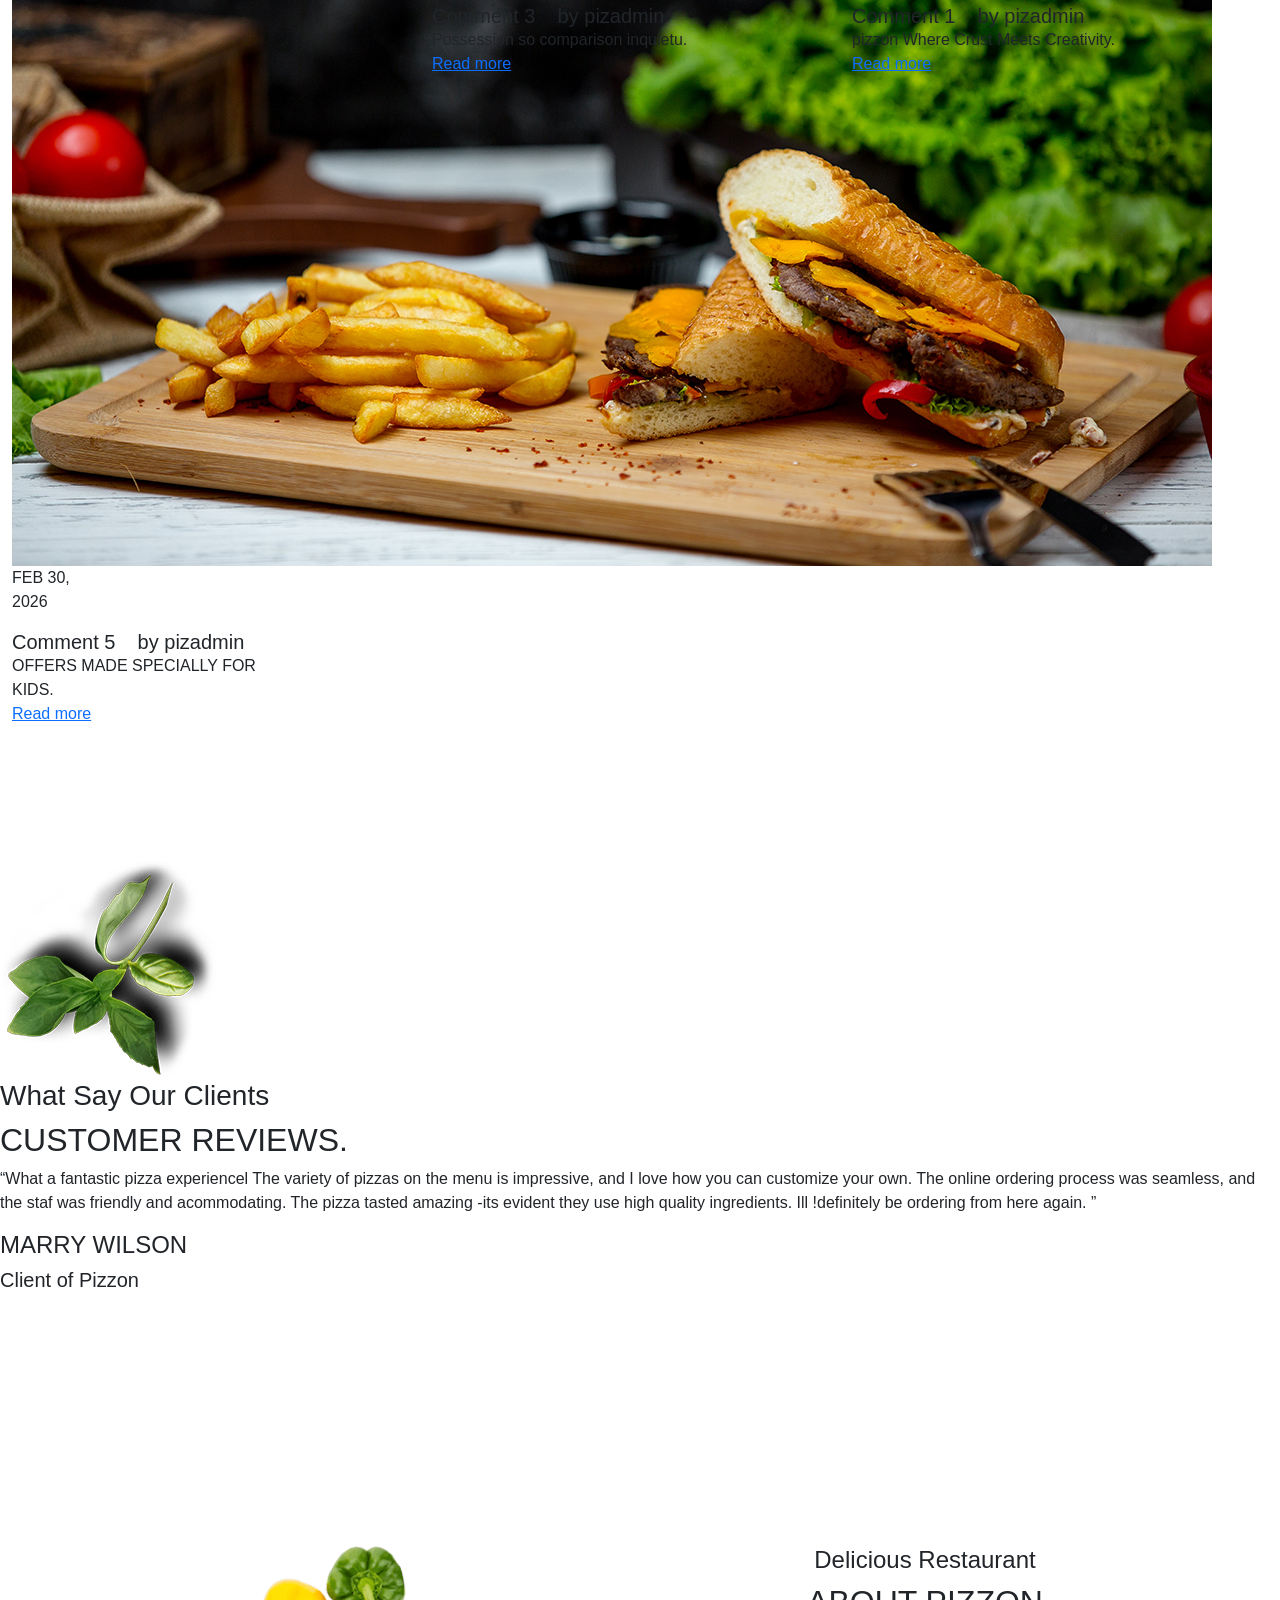
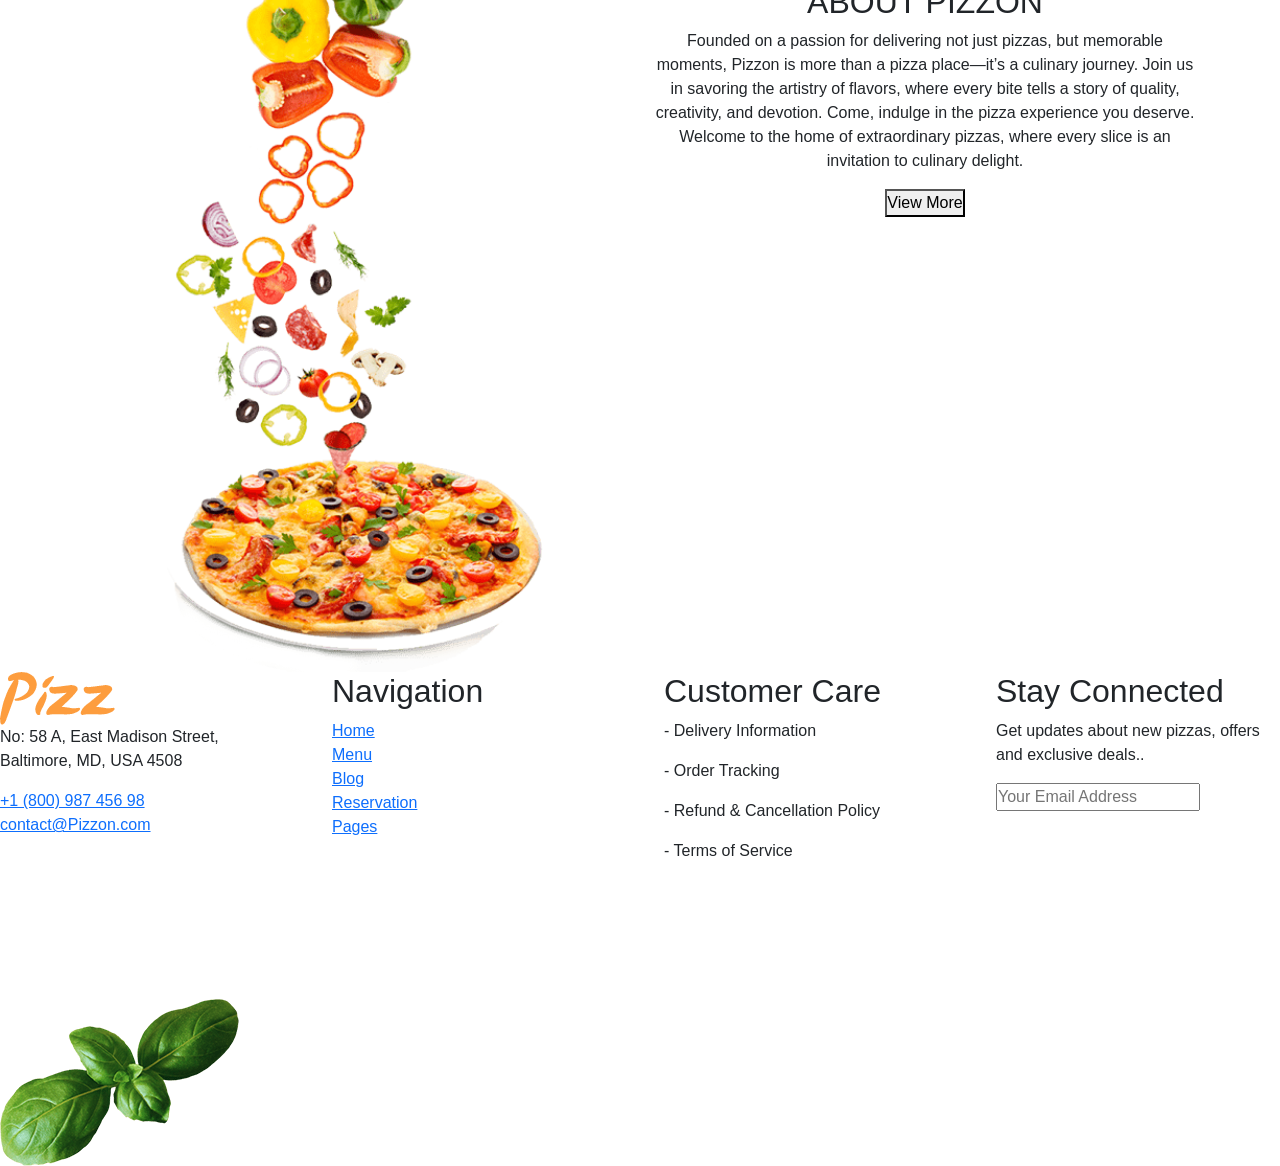
==== commit 7f3fc2df: "Update index.html" ====
--- a/index.html
+++ b/index.html
@@ -19,20 +19,16 @@
     <nav class="navbar navbar-expand-lg">
         <div class="container-fluid" id="nav-bar">
 
-
             <a class="navbar-brand" href="#">
                 <img src="images/logo.png" alt="Pizzon" width="150">
             </a>
-
 
             <button class="navbar-toggler" type="button" data-bs-toggle="collapse"
                 data-bs-target="#navbarSupportedContent">
                 <span class="navbar-toggler-icon"></span>
             </button>
 
-
             <div class="collapse navbar-collapse justify-content-between" id="navbarSupportedContent">
-
 
                 <ul class="navbar-nav mx-lg-auto text-start text-lg-center">
                     <li class="nav-item"><a class="nav-link active" href="#">Home</a></li>
@@ -42,13 +38,56 @@
                     <li class="nav-item"><a class="nav-link" href="#">Pages</a></li>
                 </ul>
 
-
                 <div class="mt-3 mt-lg-0 text-start text-lg-end">
-                    <button class="btnn">Order Online</button>
+
+                    <button class="button">
+                        Order Online
+                        <div class="icon-1">
+                            <svg xmlns:xlink="http://www.w3.org/1999/xlink" viewBox="0 0 26.3 65.33"
+                                style="shape-rendering:geometricPrecision; text-rendering:geometricPrecision; image-rendering:optimizeQuality; fill-rule:evenodd; clip-rule:evenodd"
+                                version="1.1" xml:space="preserve" xmlns="http://www.w3.org/2000/svg">
+                                <defs></defs>
+                                <g id="Layer_x0020_1">
+                                    <metadata id="CorelCorpID_0Corel-Layer"></metadata>
+                                    <path
+                                        d="M13.98 52.87c0.37,-0.8 0.6,-1.74 0.67,-2.74 1.01,1.1 2.23,2.68 1.24,3.87 -0.22,0.26 -0.41,0.61 -0.59,0.97 -2.95,5.89 3.44,10.87 2.98,0.78 0.29,0.23 0.73,0.82 1.03,1.18 0.33,0.4 0.7,0.77 1,1.15 0.29,0.64 -0.09,2.68 1.77,4.91 5.42,6.5 5.67,-2.38 0.47,-4.62 -0.41,-0.18 -0.95,-0.26 -1.28,-0.54 -0.5,-0.41 -1.23,-1.37 -1.66,-1.9 0.03,-0.43 -0.17,-0.13 0.11,-0.33 4.98,1.72 8.4,-1.04 2.38,-3.16 -1.98,-0.7 -2.9,-0.36 -4.72,0.16 -0.63,-0.58 -2.38,-3.82 -2.82,-4.76 1.21,0.56 1.72,1.17 3.47,1.3 6.5,0.5 2.31,-4.21 -2.07,-4.04 -1.12,0.04 -1.62,0.37 -2.49,0.62l-1.25 -3.11c0.03,-0.26 0.01,-0.18 0.1,-0.28 1.35,0.86 1.43,1 3.25,1.45 2.35,0.15 3.91,-0.15 1.75,-2.4 -1.22,-1.27 -2.43,-2.04 -4.22,-2.23l-2.08 0.13c-0.35,-0.58 -0.99,-2.59 -1.12,-3.3l-0.01 -0.01 -0 -0 -0 -0 -0 -0 -0 -0 -0 -0 -0 -0 -0 -0 -0 -0 -0 -0 -0 -0 -0 -0 -0 -0 -0 -0 -0 -0 -0 -0c-0.24,-0.36 1.88,1.31 2.58,1.57 1.32,0.49 2.6,0.33 3.82,0 -0.37,-1.08 -1.17,-2.31 -2.13,-3.11 -1.79,-1.51 -3.07,-1.41 -5.22,-1.38l-0.93 -4.07c0.41,-0.57 1.41,0.9 2.82,1.36 0.96,0.31 1.94,0.41 3,0.14 2,-0.52 -2.25,-4.4 -4.53,-4.71 -0.7,-0.1 -1.23,-0.04 -1.92,-0.03 -0.46,-0.82 -0.68,-3.61 -0.92,-4.74 0.8,0.88 1.15,1.54 2.25,2.23 0.8,0.5 1.58,0.78 2.57,0.85 2.54,0.18 -0.1,-3.47 -0.87,-4.24 -1.05,-1.05 -2.34,-1.59 -4.32,-1.78l-0.33 -3.49c0.83,0.67 1.15,1.48 2.3,2.16 1.07,0.63 2.02,0.89 3.58,0.79 0.15,-1.34 -1.07,-3.39 -2.03,-4.3 -1.05,-0.99 -2.08,-1.47 -3.91,-1.68l-0.07 -3.27 0.32 -0.65c0.44,0.88 1.4,1.74 2.24,2.22 0.69,0.39 2.4,1.1 3.44,0.67 0.31,-1.92 -1.84,-4.49 -3.5,-5.29 -0.81,-0.39 -1.61,-0.41 -2.18,-0.68 -0.12,-1.28 0.27,-3.23 0.37,-4.55l-0.89 0c-0.06,1.28 -0.35,3.12 -0.34,4.31 -0.44,0.45 -0.37,0.42 -0.96,0.64 -3.88,1.49 -4.86,6.38 -3.65,7.34 1.42,-0.31 3.69,-2.14 4.16,-3.66 0.23,0.5 0.1,2.36 0.05,3.05 -1.23,0.4 -2.19,1.05 -2.92,1.82 -1.17,1.24 -2.36,4.04 -1.42,5.69 1.52,0.09 4.07,-2.49 4.49,-4.07l0.29 3.18c-2.81,0.96 -5.01,3.68 -4.18,7.43 2.06,-0.09 3.78,-2.56 4.66,-4.15 0.23,1.45 0.67,3.06 0.74,4.52 -1.26,0.93 -2.37,1.8 -2.97,3.55 -0.48,1.4 -0.49,3.72 0.19,4.55 0.59,0.71 2.06,-1.17 2.42,-1.67 1,-1.35 0.81,-1.92 1.29,-2.46l0.7 3.44c-0.49,0.45 -0.94,0.55 -1.5,1.19 -1.93,2.23 -2.14,4.33 -1.01,6.92 0.72,0.09 2.04,-1.4 2.49,-2.06 0.65,-0.95 0.79,-1.68 1.14,-2.88l0.97 2.92c-0.2,0.55 -1.84,1.32 -2.6,3.62 -0.54,1.62 -0.37,3.86 0.67,4.93 0.58,-0.09 1.85,-1.61 2.2,-2.19 0.66,-1.09 0.66,-1.64 1,-2.93l1.32 3.18c-0.23,0.72 -1.63,1.72 -1.82,4.18 -0.17,2.16 1.11,6.88 3.13,2.46zm-4.09 -16.89l-0 -0 -0 -0 -0 -0 -0 -0 -0 -0 -0 -0 -0 -0 -0 -0 -0 -0 -0 -0 -0 -0 -0 -0 -0 -0 -0 -0 0.01 0.01z"
+                                        class="fil0"></path>
+                                </g>
+                            </svg>
+                        </div>
+                        <div class="icon-2">
+                            <svg xmlns:xlink="http://www.w3.org/1999/xlink" viewBox="0 0 11.67 37.63"
+                                style="shape-rendering:geometricPrecision; text-rendering:geometricPrecision; image-rendering:optimizeQuality; fill-rule:evenodd; clip-rule:evenodd"
+                                version="1.1" xml:space="preserve" xmlns="http://www.w3.org/2000/svg">
+                                <defs></defs>
+                                <g id="Layer_x0020_1">
+                                    <metadata id="CorelCorpID_0Corel-Layer"></metadata>
+                                    <path
+                                        d="M7.63 35.26c-0.02,0.13 0.01,0.05 -0.06,0.14 -0,0 -0.08,0.07 -0.11,0.1 -0.42,0.25 -0.55,0.94 -0.23,1.4 0.68,0.95 2.66,0.91 3.75,0.21 0.2,-0.13 0.47,-0.3 0.57,-0.49 0.09,-0.02 0.04,0.03 0.11,-0.07l-1.35 -1.24c-0.78,-0.78 -1.25,-1.9 -2.07,-0.62 -0.11,0.18 -0.06,0.16 -0.22,0.26 -0.4,-0.72 -0.95,-1.79 -1.26,-2.59 0.82,0.02 1.57,-0.12 2.16,-0.45 0.49,-0.27 1.15,-0.89 1.33,-1.4 0.1,-0.06 0.02,0.01 0.06,-0.1 -0.24,-0.16 -0.87,-0.37 -1.19,-0.52 -0.4,-0.19 -0.73,-0.39 -1.09,-0.62 -0.25,-0.16 -0.85,-0.6 -1.18,-0.3 -0.35,0.32 -0.32,0.83 -0.53,1.17 -0.71,-0.3 -0.55,-0.26 -0.84,-1.22 -0.15,-0.5 -0.31,-1.12 -0.41,-1.66l0.03 -0.13c0.56,0.23 1.28,0.37 1.99,0.28 0.56,-0.07 1.33,-0.42 1.62,-0.71l0.1 -0.1c-0.74,-0.68 -1.09,-1.2 -1.65,-1.99 -1.09,-1.52 -1.2,-0.28 -1.92,0.17 -0.26,-0.79 -0.73,0.2 -0.12,-2.76 0.06,-0.3 0.19,-0.7 0.2,-0.98 0.18,0.08 0.01,-0.01 0.11,0.08 0.05,0.05 0.07,0.07 0.1,0.12 0.94,1.17 3.63,0.82 4.21,0.01 0.13,-0.02 0.06,0.03 0.1,-0.1 -1.14,-0.81 -1.91,-2.89 -2.58,-2.67 -0.29,0.09 -0.78,0.63 -0.93,0.87 -0.54,-0.48 -0.36,-0.63 -0.38,-0.81 0.01,-0.01 0.03,-0.04 0.03,-0.03 0.01,0.02 0.36,-0.35 0.45,-0.6 0.13,-0.35 0.04,-0.65 -0.05,-0.95 0.06,-0.41 0.33,-1.33 0.28,-1.71 0.22,-0.05 0.19,0.05 0.45,0.17 0.47,0.23 1.17,0.33 1.7,0.32 0.62,-0 1.74,-0.39 1.94,-0.75 0.14,-0.02 0.05,0.06 0.13,-0.09 -1.05,-1.1 -0.7,-0.64 -1.62,-1.92 -0.58,-0.81 -0.9,-1.27 -1.9,0.12 -0.44,-0.5 -0.64,-0.69 -0.66,-1.24 0.02,-0.31 0.15,-0.36 0.08,-0.73 -0.04,-0.24 -0.14,-0.41 -0.29,-0.59l-0.47 -2.54c0.09,-0.14 -0.09,-0.1 0.2,-0.05 0.06,0.01 0.19,0.05 0.3,0.07 0.54,0.09 1.47,0.01 1.95,-0.15 0.57,-0.19 1.53,-0.8 1.68,-1.18 0.16,-0.07 0.05,0.02 0.15,-0.13 -0.12,-0.15 -0.95,-0.65 -1.15,-0.8 -1.43,-1.08 -2.21,-2.77 -3.16,-0.38 -0.2,-0.1 -0.75,-0.55 -0.83,-0.74 -0.15,-0.35 -0.21,-0.81 -0.37,-1.15l-0.1 -0.25c-0.03,-0.3 -0.44,-1.33 -0.57,-1.64 -0.2,-0.51 -0.47,-1.09 -0.64,-1.6l-0.55 0c0.14,0.42 0.36,0.84 0.53,1.28 0.12,0.3 0.19,0.35 0.06,0.66l-0.21 0.52c-0.01,0.01 -0.01,0.02 -0.02,0.03 -0.06,0.1 -0.03,0.05 -0.06,0.09 -1.44,-1.03 -1.66,-0.73 -2.07,0.46 -0.16,0.46 -0.3,0.93 -0.5,1.36l-0.64 1.28c0.06,0.07 -0,0.03 0.1,0.03 0.05,0.05 0.02,0.03 0.1,0.08l0.49 0.14c0.23,0.05 0.44,0.09 0.66,0.1 0.55,0.04 0.94,-0.06 1.35,-0.19 0.54,-0.18 1.09,-0.44 1.5,-0.82 0.15,-0.14 0.24,-0.3 0.4,-0.41l0.46 1.66c0.03,0.74 -0.09,0.6 0.27,1.21 0.01,0.01 0.01,0.02 0.02,0.03 0.01,0.01 0.01,0.02 0.02,0.04l0.07 0.11c-0.02,0.22 0.19,1.01 0.24,1.29 0.09,0.46 -0.21,0.79 -0.3,1.2 -0.55,-0.23 -1.25,-1.06 -1.66,-0.23 -0.12,0.25 -0.17,0.36 -0.26,0.62 -0.33,1.01 -0.63,1.61 -1.06,2.43l0.12 0.04 0.23 0.11c0.06,0.02 0.17,0.04 0.25,0.06 0.17,0.04 0.34,0.08 0.52,0.09 0.29,0.02 0.93,0.07 1.12,-0.13 0.42,0.01 1.24,-0.49 1.51,-0.71 0.01,0.01 0.03,0 0.04,0.02l0.09 0.06c-0.04,0.29 0.02,0.41 0.03,0.7l-0.05 1.41c-0.06,1.12 -0.29,1.06 -0.76,1.69 -0.08,-0.07 -0.03,-0.01 -0.11,-0.11 -0.03,-0.03 -0.06,-0.08 -0.09,-0.11 -0.2,-0.25 -0.38,-0.54 -0.7,-0.69 -0.7,-0.32 -1.52,1.73 -2.82,2.61 0.04,0.2 -0.01,0.06 0.1,0.11 0.25,0.3 1,0.67 1.5,0.78 0.35,0.08 0.71,0.08 1.09,0.05 0.25,-0.02 0.82,-0.16 0.92,-0.13 -0.16,0.69 -0.35,1.35 -0.52,2.03 -0.25,1 -0.03,0.77 -0.98,1.53 -0.3,-0.31 -0.33,-0.77 -0.77,-1.02 -0.42,-0.25 -0.91,0.35 -1.12,0.55 -0.33,0.32 -0.58,0.6 -0.97,0.89 -0.19,0.14 -0.34,0.26 -0.53,0.4 -0.14,0.11 -0.43,0.29 -0.53,0.4 0.1,0.15 -0.02,0.06 0.15,0.13 0.09,0.22 0.35,0.38 0.54,0.52 0.22,0.16 0.43,0.29 0.69,0.39 0.43,0.17 1.32,0.31 1.87,0.23l0.23 -0.05c0.01,-0 0.03,-0.02 0.04,-0.02 0.01,-0 0.02,-0.01 0.03,-0.02 0.32,0.05 0.52,-0.18 0.79,-0.24l-0.02 0.66c0,0.77 -0.24,0.75 0.16,1.51l0.04 0.07c0,0.01 0.01,0.03 0.02,0.04 -0.05,0.35 0.18,1.03 0.24,1.4 -0.23,0.18 -0.34,0.33 -0.51,0.41 -0.75,-1.17 -0.82,-1.52 -1.92,-0.43 -0.32,0.31 -0.59,0.57 -0.95,0.86 -0.23,0.19 -0.95,0.65 -1.05,0.81l0.13 0.1c0.88,1.15 3.14,1.5 4.1,0.82 0.47,-0.34 0.54,-0.56 0.52,-1.34l0.67 1.84c0.03,0.16 0.06,0.28 0.12,0.42 0.03,0.06 0.05,0.12 0.09,0.17 0.1,0.15 0.03,0.06 0.13,0.14 -0,0.29 0.14,0.22 0.06,0.56 -0.03,0.13 -0.14,0.43 -0.19,0.53 -1.94,-1.27 -1.57,-0.02 -2.28,1.76 -0.16,0.41 -0.37,0.77 -0.53,1.2 0.09,0.08 0.01,0.03 0.15,0.03 0.29,0.33 1.66,0.28 2.36,-0.01 0.48,-0.2 0.96,-0.46 1.3,-0.82 0.15,-0.16 0.16,-0.3 0.38,-0.33 0.14,0.08 0.17,0.19 0.27,0.36zm-3.62 -12.85c0.13,-0.01 0.31,-0.15 0.55,-0.19 -0.01,0.45 0.02,0.74 -0.34,0.45 -0.06,-0.05 -0.09,-0.06 -0.12,-0.09 -0.09,-0.1 -0.04,-0.01 -0.09,-0.17zm1.92 -12.29l-0.04 0.13c-0.07,-0.02 -0.17,-0.02 -0.21,-0.03 -0.27,-0.08 -0.09,0.04 -0.16,-0.16 0.12,-0.08 0.18,-0.23 0.34,-0.35l0.08 0.4zm1.33 3.05l-0.4 0.17c-0,-0.08 -0,-0.15 -0.02,-0.23 -0.02,-0.09 -0.03,-0.07 -0.05,-0.11l0.07 -0.16c0.21,0.11 0.28,0.16 0.4,0.32zm-1.54 6.48l0.16 -0.51c0.17,0.07 0.25,0.14 0.36,0.29l-0.52 0.22zm0.28 10.88l-0.09 -0.38 0.37 0.07c-0.02,0.1 -0.03,0.13 -0.09,0.19 -0.13,0.15 0.01,0.06 -0.19,0.12zm-1.05 -5.97c0.06,0.12 0.16,0.16 0.26,0.23 -0.09,0.14 -0.22,0.18 -0.37,0.21 -0,-0.02 -0.02,-0.27 -0.02,-0.27 0.04,-0.19 -0.06,-0.09 0.13,-0.16zm1.03 -8.01c-0.09,-0.02 -0.15,-0.02 -0.22,-0.07 -0.21,-0.13 -0.08,-0.02 -0.14,-0.18 0.15,-0.05 0.21,-0.15 0.45,-0.24l-0.08 0.48zm0.57 16.58l-0.45 -0c0.02,-0.18 0.12,-0.3 0.26,-0.42l0.18 0.42zm-1.45 -3.7l-0.19 -0.23c-0.06,-0.07 -0.1,-0.13 -0.17,-0.19 -0.24,-0.23 -0.29,-0.14 -0.36,-0.36l0.46 -0.19c0.07,0.14 0.25,0.78 0.26,0.97zm0.37 -23.67l-0.12 -0.57 0.54 0.21c-0.07,0.16 -0.27,0.31 -0.41,0.36zm-1.46 -3.02c-0.07,0.01 -0.19,-0.04 -0.3,-0.06 -0.04,-0.01 -0.14,-0.02 -0.18,-0.03 -0.15,-0.07 -0.06,0.04 -0.14,-0.13 0.11,-0.07 0.2,-0.27 0.37,-0.4 0.13,0.13 0.2,0.43 0.24,0.62z"
+                                        class="fil0"></path>
+                                </g>
+                            </svg>
+                        </div>
+                        <div class="icon-3">
+                            <svg xmlns:xlink="http://www.w3.org/1999/xlink" viewBox="0 0 25.29 76.92"
+                                style="shape-rendering:geometricPrecision; text-rendering:geometricPrecision; image-rendering:optimizeQuality; fill-rule:evenodd; clip-rule:evenodd"
+                                version="1.1" xml:space="preserve" xmlns="http://www.w3.org/2000/svg">
+                                <defs></defs>
+                                <g id="Layer_x0020_1">
+                                    <metadata id="CorelCorpID_0Corel-Layer"></metadata>
+                                    <path
+                                        d="M19.14 6.58c0.09,0.1 -0.02,0.03 0.17,0.15 0.04,0.03 0.19,0.09 0.27,0.13l0.16 0.02c0.12,0.14 0.02,0.06 0.22,0.18 0.63,0.37 1.81,0.52 2.51,0.53 0.42,-0.26 0.61,-1.58 0.55,-2.27 -0.11,-1.17 -1.02,-3.42 -2.17,-3.76 -0.84,-0.25 -1.19,0.02 -1.4,0.7 -0.03,0.1 -0.05,0.19 -0.09,0.28l-0.18 0.25c-0.18,-0.36 -0.77,-0.97 -1.2,-1.18 -0.64,-0.31 -0.36,-0.26 -0.84,-1.59l-0.75 0c0.2,0.63 0.44,1.27 0.61,1.92 0.17,0.64 0.47,1.46 0.58,2.05 -0.21,0.36 -0.43,0.5 -0.31,1.1 0.11,0.51 0.35,0.71 0.76,0.9 0.13,0.31 0.36,1.33 0.39,1.78 -0.68,0.24 -1.38,0.85 -1.62,1.43 -0.45,-0.47 -0.29,-1.59 -1.59,-1.22 -0.8,0.22 -1.09,0.8 -1.45,1.52 -0.58,1.18 -0.96,2.15 -0.6,3.58 0.04,0.17 0.13,0.4 0.19,0.55 0.11,0.29 0.09,0.34 0.35,0.44 1.74,-0.01 2.96,-0.82 4.13,-1.55 0.22,-0.13 0.65,-0.39 0.79,-0.62 0.74,-1.2 -0.74,-2.14 -1.7,-2.43 -0.01,-0.51 1.07,-0.87 1.7,-0.82 0.21,1.74 0.56,3.5 0.61,5.33 0.05,2.05 0.01,3.68 -0.08,5.71 -1.2,0.52 -0.99,0.65 -1.77,1.46 -0.39,-0.45 -0.22,-1.6 -1.59,-1.18 -0.79,0.24 -0.91,0.63 -1.42,1.55 -0.78,1.41 -0.95,2.66 -0.36,4.15 0.14,0.35 0.06,0.36 0.36,0.37 0.78,-0 1.47,-0.18 2.09,-0.43 0.51,-0.2 1.26,-0.76 1.69,-0.86 -0.18,0.3 -0.34,0.91 -0.48,1.25l-1.54 3.5c-1.75,0.08 -1.26,0.29 -2.27,0.59 0.1,-1.15 0.1,-1.69 -1.1,-1.78 -0.7,-0.05 -1.5,0.65 -1.91,0.96 -1.04,0.82 -1.93,1.81 -1.94,3.77 0.09,0.22 -0.03,0.09 0.18,0.11 0.24,0.36 1.4,0.49 1.94,0.58l0.19 -0.01 0.71 -0.01 0.08 -0.02 1.74 -0.17c0.25,0.04 0.03,-0.07 0.19,0.09l-2.62 4.74c-0.28,0.51 -0.56,1.2 -0.86,1.61 -0.44,-0.02 -0.69,-0.14 -1.18,-0.08 -0.38,0.04 -0.72,0.17 -1.08,0.22 0.1,-0.53 0.78,-1.5 -0.62,-1.96 -0.79,-0.26 -1.74,0.32 -2.33,0.6 -2.12,1.02 -2.81,3.28 -2.36,3.38 0.01,0.01 0.03,0.02 0.03,0.04l0.11 0.1c0.42,0.34 1.16,0.64 1.66,0.79 0.65,0.19 1.73,0.31 2.43,0.38 3,0.28 1.16,-2.8 1.09,-3.14 0.86,0.12 1.3,-0.05 1.81,0.56 -0.08,0.35 -0.53,1.2 -0.71,1.6 -0.74,1.61 -1.24,3.24 -1.73,4.96 -0.92,0.11 -1.11,0.44 -1.77,0.69 0.01,-1.08 0.1,-1.68 -1.14,-1.71 -0.55,-0.01 -0.8,0.17 -1.11,0.41 -1.43,1.08 -2.52,2.24 -2.53,4.15 -0,0.62 0.11,0.48 0.22,0.54 0.63,0.38 1.79,0.44 2.67,0.35 0.47,-0.05 0.97,-0.11 1.43,-0.2l0.98 -0.22c0.38,-0.08 0.14,-0.15 0.26,0.06 -0.08,0.78 -0.66,2.6 -0.56,3.29 -0.13,0.14 -0.07,0.08 -0.17,0.29 -0.06,0.13 -0.08,0.18 -0.12,0.33 -0.07,0.3 -0.02,0.6 -0.03,0.92 -0.09,0.94 -0.17,0.52 -0.78,0.94 -0.32,0.22 -0.57,0.55 -0.86,0.82 -0.29,-0.69 -0.22,-1.44 -1.39,-1.13 -0.93,0.25 -1.93,2.19 -2.03,3.16 -0.06,0.56 0.02,1.84 0.39,2.08 2,0.02 2.64,-0.6 4.08,-1.25l-0.01 0.28c-0.06,0.58 -0.22,2.09 -0.14,2.62 -0.44,0.37 -0.46,1.03 -0.12,1.49 -0.08,3.97 0.16,2.73 -0.77,3.57 -0.24,0.21 -0.37,0.4 -0.62,0.62 -0.36,-0.53 -0.09,-1.43 -1.37,-1.13 -0.98,0.23 -1.92,2.22 -2.06,3.14 -0.07,0.47 -0.07,1.79 0.41,2.09 0.86,0.04 1.94,-0.12 2.51,-0.52l0.16 -0.08c0.6,-0.17 1.39,-0.67 1.84,-0.94 0.12,0.18 0.04,0.07 0.14,0.1 -0.18,0.38 -0.31,0.07 -0.71,0.58 -0.67,0.86 0.33,1.72 0.89,2.31 0.6,0.64 1.71,1.63 2.94,1.88 0.38,-0.11 0.92,-1.2 1.04,-1.69 0.21,-0.86 0.15,-1.53 -0.05,-2.41 -0.22,-0.94 -0.24,-1.38 -1.01,-1.81 -0.93,-0.52 -1.19,0.28 -1.59,0.76 -0.21,-0.33 -0.33,-0.79 -0.58,-1.12 -0.48,-0.62 -0.48,-0.13 -0.5,-1.22 -0.02,-1.09 0.05,-2.25 0.01,-3.32 0.37,0.22 0.89,0.86 1.37,1.21 0.51,0.37 1.05,0.65 1.76,0.82 0.32,-0.02 0.92,-1.21 1.04,-1.68 0.22,-0.87 0.15,-1.53 -0.04,-2.41 -0.19,-0.86 -0.3,-1.41 -0.96,-1.79 -1.06,-0.6 -1.26,0.38 -1.71,0.74 -0.22,-0.8 -0.65,-1.34 -1.19,-1.71l0.5 -4.35 0.38 0.28c0.23,0.25 0.6,0.67 0.87,0.82 0.07,0.1 0.05,0.1 0.19,0.21 0.18,0.23 0.66,0.57 0.92,0.6 0.1,0.13 -0.01,0.03 0.16,0.16 0.08,0.06 0.1,0.07 0.18,0.11 0.14,0.07 0.26,0.1 0.44,0.15l0.45 0.17c0.35,0.08 0.75,-0.74 0.91,-1.05 0.21,-0.4 0.41,-1.07 0.43,-1.57 -0,-0.28 0.04,-0.67 -0.1,-0.85l0.03 -0.17c-0,-0.04 -0.01,-0.13 -0.01,-0.15 -0.05,-0.13 -0.03,-0.1 -0.09,-0.17 0.06,-0.51 -0.25,-1.75 -0.94,-2.22 -1.11,-0.74 -1.37,0.09 -1.86,0.69l-0.12 -0.2c-0.28,-0.56 -0.41,-1.06 -1,-1.45 0.04,-1.21 1.29,-5.03 1.31,-5.65 0.07,0.06 0.05,0.04 0.12,0.13 0.63,0.83 0.41,0.6 1.22,1.38 0.76,0.74 1.67,1.73 2.95,1.92 0.28,0.13 0.55,-0.41 0.69,-0.64 0.21,-0.34 0.36,-0.64 0.47,-1.02 0.36,-1.24 0.14,-3.92 -1.03,-4.6 -1.23,-0.72 -1.67,0.89 -1.75,0.72 -0.01,-0.01 -0.03,0.02 -0.04,0.03 -0.19,-0.33 -0.3,-0.68 -0.49,-1 -0.22,-0.38 -0.47,-0.51 -0.68,-0.79 0.39,-1.04 1.05,-2.29 1.59,-3.3 0.57,-1.06 1.2,-2.15 1.7,-3.17 1.43,-0.02 1.51,0.55 1.8,0.6 -0.1,0.19 -0.02,0.07 -0.16,0.2 -0.01,0.01 -0.21,0.13 -0.23,0.15 -0.8,0.47 -1.8,0.96 -1.37,2.09 0.14,0.37 0.42,0.53 0.75,0.73 1.23,0.73 2.46,1.53 4.32,1.53 0.28,-0.08 0.25,-0.15 0.35,-0.44 0.22,-0.63 0.33,-1.22 0.26,-1.93 -0.11,-1.05 -1.06,-3.33 -2.21,-3.65 -1.31,-0.37 -1.17,0.6 -1.56,1.21l-0.2 -0.19c-0.84,-0.96 -0.61,-0.56 -1.27,-1.09 0.16,-0.47 0.7,-1.32 0.98,-1.82 1.05,-1.91 1.94,-3.59 2.84,-5.61 0.73,0.01 1.23,0.31 1.57,0.68 -0.26,0.25 -1.37,0.7 -1.67,1.19 -0.51,0.8 -0.07,1.45 0.63,1.87 1.15,0.7 2.56,1.58 4.34,1.55 0.33,-0.09 0.46,-0.67 0.52,-0.98 0.28,-1.4 -0.01,-2.34 -0.66,-3.5 -0.49,-0.87 -0.67,-1.3 -1.44,-1.54 -1.15,-0.36 -1.27,0.44 -1.56,1.23 -0.65,-0.55 0.03,-0.23 -1.38,-1.25 0.22,-0.6 1.08,-2.59 1.06,-3.14 0.38,-0.35 0.52,-0.78 0.43,-1.4 0.22,-0.75 0.67,-4.16 0.53,-5 0.32,0.09 0.75,0.4 1.06,0.57 0.35,0.2 0.71,0.39 1.06,0.57 0.73,0.38 1.61,0.62 2.65,0.61 0.58,-0.21 0.64,-1.82 0.61,-2.32 -0.04,-0.79 -0.45,-1.64 -0.77,-2.19 -0.39,-0.68 -0.64,-1.3 -1.45,-1.52 -1.33,-0.36 -1.16,0.63 -1.55,1.24 -0.67,-0.66 -0.61,-0.87 -1.64,-1.37 -0.06,-2.55 -0.87,-5.97 -0.9,-6.74l0.15 -0.03 0.01 -0.03zm-14.34 62.71l-0.02 1.23c-0.17,-0.13 -0.38,-0.3 -0.62,-0.45 -0.2,-0.13 -0.4,-0.21 -0.59,-0.39 0.26,-0.28 0.65,-0.51 1.16,-0.55l0.07 0.15zm14.26 -66.46c-0.03,0.28 0.03,0.13 -0.15,0.29 -0.01,0.01 -0.24,0.12 -0.24,0.13 -0.22,0.12 -0.24,0.17 -0.54,0.21 0.01,-0.4 -0.17,-0.77 -0.25,-1.14 0.63,0.03 0.9,0.46 1.18,0.51zm-14.86 55.33c0.15,-0.05 0.34,-0.22 0.51,-0.31 0.29,-0.15 0.4,-0.14 0.78,-0.16 -0.03,0.41 -0.14,0.81 -0.08,1.19 -0.26,0.14 -0.08,0.13 -0.34,-0.03 -0.26,-0.16 -0.76,-0.47 -0.88,-0.69zm2.5 -3.73c0.16,-0.41 0.11,-0.97 0.32,-1.32 0.3,0.08 0.44,0.22 0.64,0.41 0.2,0.19 0.27,0.36 0.41,0.49 -0.16,0.21 0.06,0.08 -0.33,0.21 -0.1,0.03 -0.26,0.05 -0.36,0.08 -0.23,0.05 -0.43,0.12 -0.68,0.14zm0.14 8.74l-1.08 0.27c-0.09,-0.08 -0.07,0.14 -0.08,-0.17l0.07 -1.1c0.51,0.12 0.97,0.57 1.09,1.01zm-0.43 8.78c-0.17,0.02 -0.31,0.07 -0.44,0.1 -0.01,0 -0.23,0.03 -0.24,0.03 -0.22,-0.04 0,0.16 -0.14,-0.1l-0.01 -0.9c0.37,0.15 0.68,0.48 0.83,0.88zm7.48 -41.68c0.31,-0.02 0.51,-0.13 0.93,-0.12 0.35,0 0.54,0.09 0.82,0.17 -0.11,0.53 -0.59,0.91 -0.64,1.43 -0.25,-0.04 -0.12,0.01 -0.27,-0.15l-0.84 -1.31zm4.93 -8.23c-0.27,-0 -0.43,-0.17 -0.68,-0.32 -0.41,-0.23 -0.51,-0.16 -0.64,-0.47 0.15,-0.04 0.4,-0.31 0.62,-0.42 0.29,-0.15 0.49,-0.18 0.85,-0.23 0.05,0.51 -0.12,0.95 -0.14,1.43zm-12.94 26.21c0.63,-0.04 0.61,-0.21 1.47,-0.11l-0.33 1.55c-0.33,-0.14 -0.22,-0.21 -0.62,-0.71 -0.32,-0.39 -0.42,-0.39 -0.52,-0.74zm15.47 -33.38c-0.15,0.29 -0.36,0.33 -0.67,0.51 -0.26,0.15 -0.4,0.29 -0.69,0.42 -0.01,-0.23 0.02,-0.53 -0.08,-0.67l0.03 -0.86c0.33,0.01 0.6,0.1 0.83,0.21 0.22,0.11 0.42,0.34 0.58,0.38zm-12.41 30.37c0.14,-0.37 0.45,-1.36 0.68,-1.6 0.66,0.19 1.09,0.56 1.31,1.14 -0.34,0.04 -0.75,0.16 -1.08,0.25 -0.9,0.24 -0.77,0.49 -0.91,0.21z"
+                                        class="fil0"></path>
+                                </g>
+                            </svg>
+                        </div>
+                    </button>
+
                 </div>
             </div>
         </div>
     </nav>
+
 
     <header>
 
@@ -89,24 +128,18 @@
     </header>
 
 
+
     <div class="main-box">
 
         <div class="yellow-image">
-
             <img src="images/order-top-1536x111.png" alt="">
-
-        </div>
-
-
-
-
+        </div>
 
         <div class="container-fluid">
 
             <div class="row justify-content-center " style="gap: 50px;">
 
                 <div class="col-lg-3 col-md-4 col-sm-12">
-
                     <div class="box">
                         <img src="images/1776321009768_birefnet.png" alt="">
                         <h2>DELICIOUS RECIPES</h2>
@@ -116,7 +149,6 @@
                             buds and inspire your inner chef.
                         </p>
                     </div>
-
                 </div>
                 <div class="col-lg-3 col-md-4 col-sm-12">
                     <div class="box">
@@ -128,10 +160,7 @@
                             you like.
                         </p>
                     </div>
-
-
-                </div>
-
+                </div>
                 <div class="col-lg-3 col-md-4 col-sm-12">
                     <div class="box">
                         <img src="images/1776320906578_birefnet.png" alt="">
@@ -142,24 +171,15 @@
                             Indulge in a delightful dining experience, right at your fingertips.
                         </p>
                     </div>
-
-
-                </div>
-
-
-
-
-            </div>
-
+                </div>
+
+            </div>
         </div>
 
 
         <div class="yellow-image-2">
-
             <img src="images/order-bottom-1536x126.png" alt="">
-
-        </div>
-
+        </div>
 
     </div>
 
@@ -168,12 +188,8 @@
 
 
 
-
-
-
     <div class="speciality-box">
 
-
         <div class="container-fluid" style="margin-top: 90px;">
 
             <div class="row justify-content-center " style="gap: 55px;">
@@ -181,7 +197,7 @@
                 <div class="col-lg-3 col-md-4 col-sm-12">
 
                     <div class="speciality-Card">
-                       
+
                         <div class="speciality-Card-image">
                             <img src="images/pizza-2589575_1920-e1697271289378.jpg" alt="">
 
@@ -195,7 +211,7 @@
                         </div>
 
                         <h2>Double Cheese Pizza</h2>
-                      
+
                     </div>
 
                 </div>
@@ -205,17 +221,17 @@
                         <div class="speciality-Card-image">
                             <img src="images/coffee-4648041_1920-e1697271404997.jpg" alt="">
 
-                               <div class="speciality-Card-border">
-
-                               </div>
-
-                               <div class="speciality-Card-border-2">
+                            <div class="speciality-Card-border">
+
+                            </div>
+
+                            <div class="speciality-Card-border-2">
 
                             </div>
                         </div>
 
                         <h2>Deserts</h2>
-                      
+
                     </div>
 
 
@@ -223,51 +239,44 @@
 
                 <div class="col-lg-3 col-md-4 col-sm-12">
                     <div class="speciality-Card">
-                      
+
                         <div class="speciality-Card-image">
                             <img src="images/Burger-Stock.jpg" alt="">
 
-                              <div class="speciality-Card-border">
-
-                              </div>
-
-                              <div class="speciality-Card-border-2">
+                            <div class="speciality-Card-border">
+
+                            </div>
+
+                            <div class="speciality-Card-border-2">
 
                             </div>
                         </div>
 
                         <h2>Burgers</h2>
-                    
-                       
-                    </div>
-
-                </div>
-
-            </div>
-
-        </div>
-
+
+                    </div>
+
+                </div>
+
+            </div>
+
+        </div>
 
     </div>
 
 
 
-   
 
 
     <div class="main-container">
 
         <div class="white-image">
-
             <img src="images/chef-top-bg-1536x372.png" alt="">
-
         </div>
 
         <div class="heading-container">
-
             <h4>Fresh From Pizzon</h4>
             <h3>OUR SPECIAL MENU</h3>
-
         </div>
 
 
@@ -276,33 +285,33 @@
             <div class="row">
 
                 <div class="col">
-                    <select name="" id="userChoice" onchange="Generate()">
+                    <select name="" id="difficulty">
                         <option value="All">All</option>
-                        <option value="Easy">Easy</option>
-                        <option value="Medium">Medium</option>
                     </select>
+                </div>
+
+                <div class="col">
+                    <select name="" id="cuisine">
+                        <option value="All">All</option>
+                    </select>
+                </div>
+
+                <div class="col menu search-box">
+                    <input type="search" id="search" placeholder="search your recipes..">
                 </div>
 
                 <div class="col menu">
                     Salads
                 </div>
-
                 <div class="col menu">
                     Pizzas
                 </div>
-
                 <div class="col menu">
                     Pasta
                 </div>
-
-                <div class="col menu">
-                    Drinks
-                </div>
-
                 <div class="col menu">
                     Deserts
                 </div>
-
                 <div class="col menu">
                     Burgers
                 </div>
@@ -317,12 +326,54 @@
         </div>
 
 
+
+        <button id="Show-More" style="margin: 0 auto; margin-top: 60px;" class="button">
+            Show More
+            <div class="icon-1">
+                <svg xmlns:xlink="http://www.w3.org/1999/xlink" viewBox="0 0 26.3 65.33"
+                    style="shape-rendering:geometricPrecision; text-rendering:geometricPrecision; image-rendering:optimizeQuality; fill-rule:evenodd; clip-rule:evenodd"
+                    version="1.1" xml:space="preserve" xmlns="http://www.w3.org/2000/svg">
+                    <defs></defs>
+                    <g id="Layer_x0020_1">
+                        <metadata id="CorelCorpID_0Corel-Layer"></metadata>
+                        <path
+                            d="M13.98 52.87c0.37,-0.8 0.6,-1.74 0.67,-2.74 1.01,1.1 2.23,2.68 1.24,3.87 -0.22,0.26 -0.41,0.61 -0.59,0.97 -2.95,5.89 3.44,10.87 2.98,0.78 0.29,0.23 0.73,0.82 1.03,1.18 0.33,0.4 0.7,0.77 1,1.15 0.29,0.64 -0.09,2.68 1.77,4.91 5.42,6.5 5.67,-2.38 0.47,-4.62 -0.41,-0.18 -0.95,-0.26 -1.28,-0.54 -0.5,-0.41 -1.23,-1.37 -1.66,-1.9 0.03,-0.43 -0.17,-0.13 0.11,-0.33 4.98,1.72 8.4,-1.04 2.38,-3.16 -1.98,-0.7 -2.9,-0.36 -4.72,0.16 -0.63,-0.58 -2.38,-3.82 -2.82,-4.76 1.21,0.56 1.72,1.17 3.47,1.3 6.5,0.5 2.31,-4.21 -2.07,-4.04 -1.12,0.04 -1.62,0.37 -2.49,0.62l-1.25 -3.11c0.03,-0.26 0.01,-0.18 0.1,-0.28 1.35,0.86 1.43,1 3.25,1.45 2.35,0.15 3.91,-0.15 1.75,-2.4 -1.22,-1.27 -2.43,-2.04 -4.22,-2.23l-2.08 0.13c-0.35,-0.58 -0.99,-2.59 -1.12,-3.3l-0.01 -0.01 -0 -0 -0 -0 -0 -0 -0 -0 -0 -0 -0 -0 -0 -0 -0 -0 -0 -0 -0 -0 -0 -0 -0 -0 -0 -0 -0 -0 -0 -0c-0.24,-0.36 1.88,1.31 2.58,1.57 1.32,0.49 2.6,0.33 3.82,0 -0.37,-1.08 -1.17,-2.31 -2.13,-3.11 -1.79,-1.51 -3.07,-1.41 -5.22,-1.38l-0.93 -4.07c0.41,-0.57 1.41,0.9 2.82,1.36 0.96,0.31 1.94,0.41 3,0.14 2,-0.52 -2.25,-4.4 -4.53,-4.71 -0.7,-0.1 -1.23,-0.04 -1.92,-0.03 -0.46,-0.82 -0.68,-3.61 -0.92,-4.74 0.8,0.88 1.15,1.54 2.25,2.23 0.8,0.5 1.58,0.78 2.57,0.85 2.54,0.18 -0.1,-3.47 -0.87,-4.24 -1.05,-1.05 -2.34,-1.59 -4.32,-1.78l-0.33 -3.49c0.83,0.67 1.15,1.48 2.3,2.16 1.07,0.63 2.02,0.89 3.58,0.79 0.15,-1.34 -1.07,-3.39 -2.03,-4.3 -1.05,-0.99 -2.08,-1.47 -3.91,-1.68l-0.07 -3.27 0.32 -0.65c0.44,0.88 1.4,1.74 2.24,2.22 0.69,0.39 2.4,1.1 3.44,0.67 0.31,-1.92 -1.84,-4.49 -3.5,-5.29 -0.81,-0.39 -1.61,-0.41 -2.18,-0.68 -0.12,-1.28 0.27,-3.23 0.37,-4.55l-0.89 0c-0.06,1.28 -0.35,3.12 -0.34,4.31 -0.44,0.45 -0.37,0.42 -0.96,0.64 -3.88,1.49 -4.86,6.38 -3.65,7.34 1.42,-0.31 3.69,-2.14 4.16,-3.66 0.23,0.5 0.1,2.36 0.05,3.05 -1.23,0.4 -2.19,1.05 -2.92,1.82 -1.17,1.24 -2.36,4.04 -1.42,5.69 1.52,0.09 4.07,-2.49 4.49,-4.07l0.29 3.18c-2.81,0.96 -5.01,3.68 -4.18,7.43 2.06,-0.09 3.78,-2.56 4.66,-4.15 0.23,1.45 0.67,3.06 0.74,4.52 -1.26,0.93 -2.37,1.8 -2.97,3.55 -0.48,1.4 -0.49,3.72 0.19,4.55 0.59,0.71 2.06,-1.17 2.42,-1.67 1,-1.35 0.81,-1.92 1.29,-2.46l0.7 3.44c-0.49,0.45 -0.94,0.55 -1.5,1.19 -1.93,2.23 -2.14,4.33 -1.01,6.92 0.72,0.09 2.04,-1.4 2.49,-2.06 0.65,-0.95 0.79,-1.68 1.14,-2.88l0.97 2.92c-0.2,0.55 -1.84,1.32 -2.6,3.62 -0.54,1.62 -0.37,3.86 0.67,4.93 0.58,-0.09 1.85,-1.61 2.2,-2.19 0.66,-1.09 0.66,-1.64 1,-2.93l1.32 3.18c-0.23,0.72 -1.63,1.72 -1.82,4.18 -0.17,2.16 1.11,6.88 3.13,2.46zm-4.09 -16.89l-0 -0 -0 -0 -0 -0 -0 -0 -0 -0 -0 -0 -0 -0 -0 -0 -0 -0 -0 -0 -0 -0 -0 -0 -0 -0 -0 -0 0.01 0.01z"
+                            class="fil0"></path>
+                    </g>
+                </svg>
+            </div>
+            <div class="icon-2">
+                <svg xmlns:xlink="http://www.w3.org/1999/xlink" viewBox="0 0 11.67 37.63"
+                    style="shape-rendering:geometricPrecision; text-rendering:geometricPrecision; image-rendering:optimizeQuality; fill-rule:evenodd; clip-rule:evenodd"
+                    version="1.1" xml:space="preserve" xmlns="http://www.w3.org/2000/svg">
+                    <defs></defs>
+                    <g id="Layer_x0020_1">
+                        <metadata id="CorelCorpID_0Corel-Layer"></metadata>
+                        <path
+                            d="M7.63 35.26c-0.02,0.13 0.01,0.05 -0.06,0.14 -0,0 -0.08,0.07 -0.11,0.1 -0.42,0.25 -0.55,0.94 -0.23,1.4 0.68,0.95 2.66,0.91 3.75,0.21 0.2,-0.13 0.47,-0.3 0.57,-0.49 0.09,-0.02 0.04,0.03 0.11,-0.07l-1.35 -1.24c-0.78,-0.78 -1.25,-1.9 -2.07,-0.62 -0.11,0.18 -0.06,0.16 -0.22,0.26 -0.4,-0.72 -0.95,-1.79 -1.26,-2.59 0.82,0.02 1.57,-0.12 2.16,-0.45 0.49,-0.27 1.15,-0.89 1.33,-1.4 0.1,-0.06 0.02,0.01 0.06,-0.1 -0.24,-0.16 -0.87,-0.37 -1.19,-0.52 -0.4,-0.19 -0.73,-0.39 -1.09,-0.62 -0.25,-0.16 -0.85,-0.6 -1.18,-0.3 -0.35,0.32 -0.32,0.83 -0.53,1.17 -0.71,-0.3 -0.55,-0.26 -0.84,-1.22 -0.15,-0.5 -0.31,-1.12 -0.41,-1.66l0.03 -0.13c0.56,0.23 1.28,0.37 1.99,0.28 0.56,-0.07 1.33,-0.42 1.62,-0.71l0.1 -0.1c-0.74,-0.68 -1.09,-1.2 -1.65,-1.99 -1.09,-1.52 -1.2,-0.28 -1.92,0.17 -0.26,-0.79 -0.73,0.2 -0.12,-2.76 0.06,-0.3 0.19,-0.7 0.2,-0.98 0.18,0.08 0.01,-0.01 0.11,0.08 0.05,0.05 0.07,0.07 0.1,0.12 0.94,1.17 3.63,0.82 4.21,0.01 0.13,-0.02 0.06,0.03 0.1,-0.1 -1.14,-0.81 -1.91,-2.89 -2.58,-2.67 -0.29,0.09 -0.78,0.63 -0.93,0.87 -0.54,-0.48 -0.36,-0.63 -0.38,-0.81 0.01,-0.01 0.03,-0.04 0.03,-0.03 0.01,0.02 0.36,-0.35 0.45,-0.6 0.13,-0.35 0.04,-0.65 -0.05,-0.95 0.06,-0.41 0.33,-1.33 0.28,-1.71 0.22,-0.05 0.19,0.05 0.45,0.17 0.47,0.23 1.17,0.33 1.7,0.32 0.62,-0 1.74,-0.39 1.94,-0.75 0.14,-0.02 0.05,0.06 0.13,-0.09 -1.05,-1.1 -0.7,-0.64 -1.62,-1.92 -0.58,-0.81 -0.9,-1.27 -1.9,0.12 -0.44,-0.5 -0.64,-0.69 -0.66,-1.24 0.02,-0.31 0.15,-0.36 0.08,-0.73 -0.04,-0.24 -0.14,-0.41 -0.29,-0.59l-0.47 -2.54c0.09,-0.14 -0.09,-0.1 0.2,-0.05 0.06,0.01 0.19,0.05 0.3,0.07 0.54,0.09 1.47,0.01 1.95,-0.15 0.57,-0.19 1.53,-0.8 1.68,-1.18 0.16,-0.07 0.05,0.02 0.15,-0.13 -0.12,-0.15 -0.95,-0.65 -1.15,-0.8 -1.43,-1.08 -2.21,-2.77 -3.16,-0.38 -0.2,-0.1 -0.75,-0.55 -0.83,-0.74 -0.15,-0.35 -0.21,-0.81 -0.37,-1.15l-0.1 -0.25c-0.03,-0.3 -0.44,-1.33 -0.57,-1.64 -0.2,-0.51 -0.47,-1.09 -0.64,-1.6l-0.55 0c0.14,0.42 0.36,0.84 0.53,1.28 0.12,0.3 0.19,0.35 0.06,0.66l-0.21 0.52c-0.01,0.01 -0.01,0.02 -0.02,0.03 -0.06,0.1 -0.03,0.05 -0.06,0.09 -1.44,-1.03 -1.66,-0.73 -2.07,0.46 -0.16,0.46 -0.3,0.93 -0.5,1.36l-0.64 1.28c0.06,0.07 -0,0.03 0.1,0.03 0.05,0.05 0.02,0.03 0.1,0.08l0.49 0.14c0.23,0.05 0.44,0.09 0.66,0.1 0.55,0.04 0.94,-0.06 1.35,-0.19 0.54,-0.18 1.09,-0.44 1.5,-0.82 0.15,-0.14 0.24,-0.3 0.4,-0.41l0.46 1.66c0.03,0.74 -0.09,0.6 0.27,1.21 0.01,0.01 0.01,0.02 0.02,0.03 0.01,0.01 0.01,0.02 0.02,0.04l0.07 0.11c-0.02,0.22 0.19,1.01 0.24,1.29 0.09,0.46 -0.21,0.79 -0.3,1.2 -0.55,-0.23 -1.25,-1.06 -1.66,-0.23 -0.12,0.25 -0.17,0.36 -0.26,0.62 -0.33,1.01 -0.63,1.61 -1.06,2.43l0.12 0.04 0.23 0.11c0.06,0.02 0.17,0.04 0.25,0.06 0.17,0.04 0.34,0.08 0.52,0.09 0.29,0.02 0.93,0.07 1.12,-0.13 0.42,0.01 1.24,-0.49 1.51,-0.71 0.01,0.01 0.03,0 0.04,0.02l0.09 0.06c-0.04,0.29 0.02,0.41 0.03,0.7l-0.05 1.41c-0.06,1.12 -0.29,1.06 -0.76,1.69 -0.08,-0.07 -0.03,-0.01 -0.11,-0.11 -0.03,-0.03 -0.06,-0.08 -0.09,-0.11 -0.2,-0.25 -0.38,-0.54 -0.7,-0.69 -0.7,-0.32 -1.52,1.73 -2.82,2.61 0.04,0.2 -0.01,0.06 0.1,0.11 0.25,0.3 1,0.67 1.5,0.78 0.35,0.08 0.71,0.08 1.09,0.05 0.25,-0.02 0.82,-0.16 0.92,-0.13 -0.16,0.69 -0.35,1.35 -0.52,2.03 -0.25,1 -0.03,0.77 -0.98,1.53 -0.3,-0.31 -0.33,-0.77 -0.77,-1.02 -0.42,-0.25 -0.91,0.35 -1.12,0.55 -0.33,0.32 -0.58,0.6 -0.97,0.89 -0.19,0.14 -0.34,0.26 -0.53,0.4 -0.14,0.11 -0.43,0.29 -0.53,0.4 0.1,0.15 -0.02,0.06 0.15,0.13 0.09,0.22 0.35,0.38 0.54,0.52 0.22,0.16 0.43,0.29 0.69,0.39 0.43,0.17 1.32,0.31 1.87,0.23l0.23 -0.05c0.01,-0 0.03,-0.02 0.04,-0.02 0.01,-0 0.02,-0.01 0.03,-0.02 0.32,0.05 0.52,-0.18 0.79,-0.24l-0.02 0.66c0,0.77 -0.24,0.75 0.16,1.51l0.04 0.07c0,0.01 0.01,0.03 0.02,0.04 -0.05,0.35 0.18,1.03 0.24,1.4 -0.23,0.18 -0.34,0.33 -0.51,0.41 -0.75,-1.17 -0.82,-1.52 -1.92,-0.43 -0.32,0.31 -0.59,0.57 -0.95,0.86 -0.23,0.19 -0.95,0.65 -1.05,0.81l0.13 0.1c0.88,1.15 3.14,1.5 4.1,0.82 0.47,-0.34 0.54,-0.56 0.52,-1.34l0.67 1.84c0.03,0.16 0.06,0.28 0.12,0.42 0.03,0.06 0.05,0.12 0.09,0.17 0.1,0.15 0.03,0.06 0.13,0.14 -0,0.29 0.14,0.22 0.06,0.56 -0.03,0.13 -0.14,0.43 -0.19,0.53 -1.94,-1.27 -1.57,-0.02 -2.28,1.76 -0.16,0.41 -0.37,0.77 -0.53,1.2 0.09,0.08 0.01,0.03 0.15,0.03 0.29,0.33 1.66,0.28 2.36,-0.01 0.48,-0.2 0.96,-0.46 1.3,-0.82 0.15,-0.16 0.16,-0.3 0.38,-0.33 0.14,0.08 0.17,0.19 0.27,0.36zm-3.62 -12.85c0.13,-0.01 0.31,-0.15 0.55,-0.19 -0.01,0.45 0.02,0.74 -0.34,0.45 -0.06,-0.05 -0.09,-0.06 -0.12,-0.09 -0.09,-0.1 -0.04,-0.01 -0.09,-0.17zm1.92 -12.29l-0.04 0.13c-0.07,-0.02 -0.17,-0.02 -0.21,-0.03 -0.27,-0.08 -0.09,0.04 -0.16,-0.16 0.12,-0.08 0.18,-0.23 0.34,-0.35l0.08 0.4zm1.33 3.05l-0.4 0.17c-0,-0.08 -0,-0.15 -0.02,-0.23 -0.02,-0.09 -0.03,-0.07 -0.05,-0.11l0.07 -0.16c0.21,0.11 0.28,0.16 0.4,0.32zm-1.54 6.48l0.16 -0.51c0.17,0.07 0.25,0.14 0.36,0.29l-0.52 0.22zm0.28 10.88l-0.09 -0.38 0.37 0.07c-0.02,0.1 -0.03,0.13 -0.09,0.19 -0.13,0.15 0.01,0.06 -0.19,0.12zm-1.05 -5.97c0.06,0.12 0.16,0.16 0.26,0.23 -0.09,0.14 -0.22,0.18 -0.37,0.21 -0,-0.02 -0.02,-0.27 -0.02,-0.27 0.04,-0.19 -0.06,-0.09 0.13,-0.16zm1.03 -8.01c-0.09,-0.02 -0.15,-0.02 -0.22,-0.07 -0.21,-0.13 -0.08,-0.02 -0.14,-0.18 0.15,-0.05 0.21,-0.15 0.45,-0.24l-0.08 0.48zm0.57 16.58l-0.45 -0c0.02,-0.18 0.12,-0.3 0.26,-0.42l0.18 0.42zm-1.45 -3.7l-0.19 -0.23c-0.06,-0.07 -0.1,-0.13 -0.17,-0.19 -0.24,-0.23 -0.29,-0.14 -0.36,-0.36l0.46 -0.19c0.07,0.14 0.25,0.78 0.26,0.97zm0.37 -23.67l-0.12 -0.57 0.54 0.21c-0.07,0.16 -0.27,0.31 -0.41,0.36zm-1.46 -3.02c-0.07,0.01 -0.19,-0.04 -0.3,-0.06 -0.04,-0.01 -0.14,-0.02 -0.18,-0.03 -0.15,-0.07 -0.06,0.04 -0.14,-0.13 0.11,-0.07 0.2,-0.27 0.37,-0.4 0.13,0.13 0.2,0.43 0.24,0.62z"
+                            class="fil0"></path>
+                    </g>
+                </svg>
+            </div>
+            <div class="icon-3">
+                <svg xmlns:xlink="http://www.w3.org/1999/xlink" viewBox="0 0 25.29 76.92"
+                    style="shape-rendering:geometricPrecision; text-rendering:geometricPrecision; image-rendering:optimizeQuality; fill-rule:evenodd; clip-rule:evenodd"
+                    version="1.1" xml:space="preserve" xmlns="http://www.w3.org/2000/svg">
+                    <defs></defs>
+                    <g id="Layer_x0020_1">
+                        <metadata id="CorelCorpID_0Corel-Layer"></metadata>
+                        <path
+                            d="M19.14 6.58c0.09,0.1 -0.02,0.03 0.17,0.15 0.04,0.03 0.19,0.09 0.27,0.13l0.16 0.02c0.12,0.14 0.02,0.06 0.22,0.18 0.63,0.37 1.81,0.52 2.51,0.53 0.42,-0.26 0.61,-1.58 0.55,-2.27 -0.11,-1.17 -1.02,-3.42 -2.17,-3.76 -0.84,-0.25 -1.19,0.02 -1.4,0.7 -0.03,0.1 -0.05,0.19 -0.09,0.28l-0.18 0.25c-0.18,-0.36 -0.77,-0.97 -1.2,-1.18 -0.64,-0.31 -0.36,-0.26 -0.84,-1.59l-0.75 0c0.2,0.63 0.44,1.27 0.61,1.92 0.17,0.64 0.47,1.46 0.58,2.05 -0.21,0.36 -0.43,0.5 -0.31,1.1 0.11,0.51 0.35,0.71 0.76,0.9 0.13,0.31 0.36,1.33 0.39,1.78 -0.68,0.24 -1.38,0.85 -1.62,1.43 -0.45,-0.47 -0.29,-1.59 -1.59,-1.22 -0.8,0.22 -1.09,0.8 -1.45,1.52 -0.58,1.18 -0.96,2.15 -0.6,3.58 0.04,0.17 0.13,0.4 0.19,0.55 0.11,0.29 0.09,0.34 0.35,0.44 1.74,-0.01 2.96,-0.82 4.13,-1.55 0.22,-0.13 0.65,-0.39 0.79,-0.62 0.74,-1.2 -0.74,-2.14 -1.7,-2.43 -0.01,-0.51 1.07,-0.87 1.7,-0.82 0.21,1.74 0.56,3.5 0.61,5.33 0.05,2.05 0.01,3.68 -0.08,5.71 -1.2,0.52 -0.99,0.65 -1.77,1.46 -0.39,-0.45 -0.22,-1.6 -1.59,-1.18 -0.79,0.24 -0.91,0.63 -1.42,1.55 -0.78,1.41 -0.95,2.66 -0.36,4.15 0.14,0.35 0.06,0.36 0.36,0.37 0.78,-0 1.47,-0.18 2.09,-0.43 0.51,-0.2 1.26,-0.76 1.69,-0.86 -0.18,0.3 -0.34,0.91 -0.48,1.25l-1.54 3.5c-1.75,0.08 -1.26,0.29 -2.27,0.59 0.1,-1.15 0.1,-1.69 -1.1,-1.78 -0.7,-0.05 -1.5,0.65 -1.91,0.96 -1.04,0.82 -1.93,1.81 -1.94,3.77 0.09,0.22 -0.03,0.09 0.18,0.11 0.24,0.36 1.4,0.49 1.94,0.58l0.19 -0.01 0.71 -0.01 0.08 -0.02 1.74 -0.17c0.25,0.04 0.03,-0.07 0.19,0.09l-2.62 4.74c-0.28,0.51 -0.56,1.2 -0.86,1.61 -0.44,-0.02 -0.69,-0.14 -1.18,-0.08 -0.38,0.04 -0.72,0.17 -1.08,0.22 0.1,-0.53 0.78,-1.5 -0.62,-1.96 -0.79,-0.26 -1.74,0.32 -2.33,0.6 -2.12,1.02 -2.81,3.28 -2.36,3.38 0.01,0.01 0.03,0.02 0.03,0.04l0.11 0.1c0.42,0.34 1.16,0.64 1.66,0.79 0.65,0.19 1.73,0.31 2.43,0.38 3,0.28 1.16,-2.8 1.09,-3.14 0.86,0.12 1.3,-0.05 1.81,0.56 -0.08,0.35 -0.53,1.2 -0.71,1.6 -0.74,1.61 -1.24,3.24 -1.73,4.96 -0.92,0.11 -1.11,0.44 -1.77,0.69 0.01,-1.08 0.1,-1.68 -1.14,-1.71 -0.55,-0.01 -0.8,0.17 -1.11,0.41 -1.43,1.08 -2.52,2.24 -2.53,4.15 -0,0.62 0.11,0.48 0.22,0.54 0.63,0.38 1.79,0.44 2.67,0.35 0.47,-0.05 0.97,-0.11 1.43,-0.2l0.98 -0.22c0.38,-0.08 0.14,-0.15 0.26,0.06 -0.08,0.78 -0.66,2.6 -0.56,3.29 -0.13,0.14 -0.07,0.08 -0.17,0.29 -0.06,0.13 -0.08,0.18 -0.12,0.33 -0.07,0.3 -0.02,0.6 -0.03,0.92 -0.09,0.94 -0.17,0.52 -0.78,0.94 -0.32,0.22 -0.57,0.55 -0.86,0.82 -0.29,-0.69 -0.22,-1.44 -1.39,-1.13 -0.93,0.25 -1.93,2.19 -2.03,3.16 -0.06,0.56 0.02,1.84 0.39,2.08 2,0.02 2.64,-0.6 4.08,-1.25l-0.01 0.28c-0.06,0.58 -0.22,2.09 -0.14,2.62 -0.44,0.37 -0.46,1.03 -0.12,1.49 -0.08,3.97 0.16,2.73 -0.77,3.57 -0.24,0.21 -0.37,0.4 -0.62,0.62 -0.36,-0.53 -0.09,-1.43 -1.37,-1.13 -0.98,0.23 -1.92,2.22 -2.06,3.14 -0.07,0.47 -0.07,1.79 0.41,2.09 0.86,0.04 1.94,-0.12 2.51,-0.52l0.16 -0.08c0.6,-0.17 1.39,-0.67 1.84,-0.94 0.12,0.18 0.04,0.07 0.14,0.1 -0.18,0.38 -0.31,0.07 -0.71,0.58 -0.67,0.86 0.33,1.72 0.89,2.31 0.6,0.64 1.71,1.63 2.94,1.88 0.38,-0.11 0.92,-1.2 1.04,-1.69 0.21,-0.86 0.15,-1.53 -0.05,-2.41 -0.22,-0.94 -0.24,-1.38 -1.01,-1.81 -0.93,-0.52 -1.19,0.28 -1.59,0.76 -0.21,-0.33 -0.33,-0.79 -0.58,-1.12 -0.48,-0.62 -0.48,-0.13 -0.5,-1.22 -0.02,-1.09 0.05,-2.25 0.01,-3.32 0.37,0.22 0.89,0.86 1.37,1.21 0.51,0.37 1.05,0.65 1.76,0.82 0.32,-0.02 0.92,-1.21 1.04,-1.68 0.22,-0.87 0.15,-1.53 -0.04,-2.41 -0.19,-0.86 -0.3,-1.41 -0.96,-1.79 -1.06,-0.6 -1.26,0.38 -1.71,0.74 -0.22,-0.8 -0.65,-1.34 -1.19,-1.71l0.5 -4.35 0.38 0.28c0.23,0.25 0.6,0.67 0.87,0.82 0.07,0.1 0.05,0.1 0.19,0.21 0.18,0.23 0.66,0.57 0.92,0.6 0.1,0.13 -0.01,0.03 0.16,0.16 0.08,0.06 0.1,0.07 0.18,0.11 0.14,0.07 0.26,0.1 0.44,0.15l0.45 0.17c0.35,0.08 0.75,-0.74 0.91,-1.05 0.21,-0.4 0.41,-1.07 0.43,-1.57 -0,-0.28 0.04,-0.67 -0.1,-0.85l0.03 -0.17c-0,-0.04 -0.01,-0.13 -0.01,-0.15 -0.05,-0.13 -0.03,-0.1 -0.09,-0.17 0.06,-0.51 -0.25,-1.75 -0.94,-2.22 -1.11,-0.74 -1.37,0.09 -1.86,0.69l-0.12 -0.2c-0.28,-0.56 -0.41,-1.06 -1,-1.45 0.04,-1.21 1.29,-5.03 1.31,-5.65 0.07,0.06 0.05,0.04 0.12,0.13 0.63,0.83 0.41,0.6 1.22,1.38 0.76,0.74 1.67,1.73 2.95,1.92 0.28,0.13 0.55,-0.41 0.69,-0.64 0.21,-0.34 0.36,-0.64 0.47,-1.02 0.36,-1.24 0.14,-3.92 -1.03,-4.6 -1.23,-0.72 -1.67,0.89 -1.75,0.72 -0.01,-0.01 -0.03,0.02 -0.04,0.03 -0.19,-0.33 -0.3,-0.68 -0.49,-1 -0.22,-0.38 -0.47,-0.51 -0.68,-0.79 0.39,-1.04 1.05,-2.29 1.59,-3.3 0.57,-1.06 1.2,-2.15 1.7,-3.17 1.43,-0.02 1.51,0.55 1.8,0.6 -0.1,0.19 -0.02,0.07 -0.16,0.2 -0.01,0.01 -0.21,0.13 -0.23,0.15 -0.8,0.47 -1.8,0.96 -1.37,2.09 0.14,0.37 0.42,0.53 0.75,0.73 1.23,0.73 2.46,1.53 4.32,1.53 0.28,-0.08 0.25,-0.15 0.35,-0.44 0.22,-0.63 0.33,-1.22 0.26,-1.93 -0.11,-1.05 -1.06,-3.33 -2.21,-3.65 -1.31,-0.37 -1.17,0.6 -1.56,1.21l-0.2 -0.19c-0.84,-0.96 -0.61,-0.56 -1.27,-1.09 0.16,-0.47 0.7,-1.32 0.98,-1.82 1.05,-1.91 1.94,-3.59 2.84,-5.61 0.73,0.01 1.23,0.31 1.57,0.68 -0.26,0.25 -1.37,0.7 -1.67,1.19 -0.51,0.8 -0.07,1.45 0.63,1.87 1.15,0.7 2.56,1.58 4.34,1.55 0.33,-0.09 0.46,-0.67 0.52,-0.98 0.28,-1.4 -0.01,-2.34 -0.66,-3.5 -0.49,-0.87 -0.67,-1.3 -1.44,-1.54 -1.15,-0.36 -1.27,0.44 -1.56,1.23 -0.65,-0.55 0.03,-0.23 -1.38,-1.25 0.22,-0.6 1.08,-2.59 1.06,-3.14 0.38,-0.35 0.52,-0.78 0.43,-1.4 0.22,-0.75 0.67,-4.16 0.53,-5 0.32,0.09 0.75,0.4 1.06,0.57 0.35,0.2 0.71,0.39 1.06,0.57 0.73,0.38 1.61,0.62 2.65,0.61 0.58,-0.21 0.64,-1.82 0.61,-2.32 -0.04,-0.79 -0.45,-1.64 -0.77,-2.19 -0.39,-0.68 -0.64,-1.3 -1.45,-1.52 -1.33,-0.36 -1.16,0.63 -1.55,1.24 -0.67,-0.66 -0.61,-0.87 -1.64,-1.37 -0.06,-2.55 -0.87,-5.97 -0.9,-6.74l0.15 -0.03 0.01 -0.03zm-14.34 62.71l-0.02 1.23c-0.17,-0.13 -0.38,-0.3 -0.62,-0.45 -0.2,-0.13 -0.4,-0.21 -0.59,-0.39 0.26,-0.28 0.65,-0.51 1.16,-0.55l0.07 0.15zm14.26 -66.46c-0.03,0.28 0.03,0.13 -0.15,0.29 -0.01,0.01 -0.24,0.12 -0.24,0.13 -0.22,0.12 -0.24,0.17 -0.54,0.21 0.01,-0.4 -0.17,-0.77 -0.25,-1.14 0.63,0.03 0.9,0.46 1.18,0.51zm-14.86 55.33c0.15,-0.05 0.34,-0.22 0.51,-0.31 0.29,-0.15 0.4,-0.14 0.78,-0.16 -0.03,0.41 -0.14,0.81 -0.08,1.19 -0.26,0.14 -0.08,0.13 -0.34,-0.03 -0.26,-0.16 -0.76,-0.47 -0.88,-0.69zm2.5 -3.73c0.16,-0.41 0.11,-0.97 0.32,-1.32 0.3,0.08 0.44,0.22 0.64,0.41 0.2,0.19 0.27,0.36 0.41,0.49 -0.16,0.21 0.06,0.08 -0.33,0.21 -0.1,0.03 -0.26,0.05 -0.36,0.08 -0.23,0.05 -0.43,0.12 -0.68,0.14zm0.14 8.74l-1.08 0.27c-0.09,-0.08 -0.07,0.14 -0.08,-0.17l0.07 -1.1c0.51,0.12 0.97,0.57 1.09,1.01zm-0.43 8.78c-0.17,0.02 -0.31,0.07 -0.44,0.1 -0.01,0 -0.23,0.03 -0.24,0.03 -0.22,-0.04 0,0.16 -0.14,-0.1l-0.01 -0.9c0.37,0.15 0.68,0.48 0.83,0.88zm7.48 -41.68c0.31,-0.02 0.51,-0.13 0.93,-0.12 0.35,0 0.54,0.09 0.82,0.17 -0.11,0.53 -0.59,0.91 -0.64,1.43 -0.25,-0.04 -0.12,0.01 -0.27,-0.15l-0.84 -1.31zm4.93 -8.23c-0.27,-0 -0.43,-0.17 -0.68,-0.32 -0.41,-0.23 -0.51,-0.16 -0.64,-0.47 0.15,-0.04 0.4,-0.31 0.62,-0.42 0.29,-0.15 0.49,-0.18 0.85,-0.23 0.05,0.51 -0.12,0.95 -0.14,1.43zm-12.94 26.21c0.63,-0.04 0.61,-0.21 1.47,-0.11l-0.33 1.55c-0.33,-0.14 -0.22,-0.21 -0.62,-0.71 -0.32,-0.39 -0.42,-0.39 -0.52,-0.74zm15.47 -33.38c-0.15,0.29 -0.36,0.33 -0.67,0.51 -0.26,0.15 -0.4,0.29 -0.69,0.42 -0.01,-0.23 0.02,-0.53 -0.08,-0.67l0.03 -0.86c0.33,0.01 0.6,0.1 0.83,0.21 0.22,0.11 0.42,0.34 0.58,0.38zm-12.41 30.37c0.14,-0.37 0.45,-1.36 0.68,-1.6 0.66,0.19 1.09,0.56 1.31,1.14 -0.34,0.04 -0.75,0.16 -1.08,0.25 -0.9,0.24 -0.77,0.49 -0.91,0.21z"
+                            class="fil0"></path>
+                    </g>
+                </svg>
+            </div>
+        </button>
+
+
         <div class="white-image-2">
-
             <img src="images/chef-bottom-bg-1536x372.png" alt="">
-
-        </div>
-
+        </div>
 
     </div>
 
@@ -331,12 +382,454 @@
 
 
 
-
- 
-
-
-
-
+    <div class="container text-center" style="margin-top: 170px;">
+
+        <div class="row justify-content-center g-4">
+
+            <div class="col-lg-6 col-md-12 col-sm-12">
+
+                <div class="book-table-form">
+                    <h2>BOOK A TABLE</h2>
+                    <input type="text" placeholder="NAME">
+                    <br>
+                    <input type="email" placeholder="EMAIL">
+                    <br>
+                    <select name="" id="">
+                        <option value="HOW MANY PERSONS?">HOW MANY PERSONS?</option>
+                        <option value="1">1</option>
+                        <option value="2">2</option>
+                        <option value="3">3</option>
+                        <option value="4">4</option>
+                        <option value="5">5</option>
+                        <option value="6">6</option>
+                        <option value="7">7</option>
+                        <option value="8">8</option>
+                        <option value="9">9</option>
+                        <option value="10">10</option>
+                    </select>
+                    <br>
+                    <input type="date" placeholder="DATE">
+                    <br>
+                    <button>BOOK NOW</button>
+                </div>
+
+            </div>
+
+            <div class="col-lg-6 col-md-12 col-sm-12">
+                <div class="book-online-para">
+                    <h4>Fresh From Pizzon</h4>
+                    <h2>BOOK ONLINE</h2>
+                    <p>
+                        Elevate your dining experience with ease! Reserve a table at our restaurant, where exquisite
+                        cuisine
+                        meets inviting ambiance. Enjoy impeccable service and create memorable moments with your loved
+                        ones,
+                        ensuring a delightful and unforgettable mealtime.
+                    </p>
+
+                    <button>+92 1234567899 <i class="fa-solid fa-phone"></i></button>
+                </div>
+            </div>
+
+        </div>
+    </div>
+
+
+
+
+    <div class="chef-box">
+
+        <div class="white-design">
+            <img src="images/customer-top-bg-1536x133.png" alt="">
+        </div>
+
+        <h4>Meet our experts</h4>
+        <h2>OUR BEST CHEF</h2>
+
+        <div id="carouselExampleAutoplaying" class="carousel slide" data-bs-ride="carousel">
+            <div class="carousel-inner">
+
+
+                <div class="carousel-item active">
+                    <div class="row chef-row">
+                        <div class="card">
+                            <img src="images/chef-1.jpg">
+                            <div class="card-body"
+                                style="background-color: #fff; line-height: 20px; text-align: center; padding: 30px 20px;">
+                                <p class="card-text" style="color: #121619; font-weight: 700; font-size: 1.2rem;">
+                                    JAMIE OLIVER <br>
+                                    <span style="color:#343435; font-size: 0.8rem;">SOUS CHEF</span>
+                                </p>
+                            </div>
+                        </div>
+                        <div class="card">
+                            <img src="images/chef-2.jpg">
+                            <div class="card-body"
+                                style="background-color: #fff; line-height: 20px; text-align: center; padding: 30px 20px;">
+                                <p class="card-text" style="color: #121619; font-weight: 700; font-size: 1.2rem;">
+                                    JULIA CHILD<br>
+                                    <span style="color:#343435; font-size: 0.8rem;">SOUS CHEF</span>
+                                </p>
+                            </div>
+                        </div>
+                        <div class="card">
+                            <img src="images/chef-3.jpg">
+                            <div class="card-body"
+                                style="background-color: #fff; line-height: 20px; text-align: center; padding: 30px 20px;">
+                                <p class="card-text" style="color: #121619; font-weight: 700; font-size: 1.2rem;">
+                                    ALAIN DUCASSE<br>
+                                    <span style="color:#343435; font-size: 0.8rem;">SOUS CHEF</span>
+                                </p>
+                            </div>
+                        </div>
+                        <div class="card">
+                            <img src="images/chef-4.jpg">
+                            <div class="card-body"
+                                style="background-color: #fff; line-height: 20px; text-align: center; padding: 30px 20px;">
+                                <p class="card-text" style="color: #121619; font-weight: 700; font-size: 1.2rem;">
+                                    NIGELLA LAWSON <br>
+                                    <span style="color:#343435; font-size: 0.8rem;">SOUS CHEF</span>
+                                </p>
+                            </div>
+                        </div>
+                    </div>
+                </div>
+
+
+                <div class="carousel-item">
+                    <div class="row chef-row">
+                        <div class="card">
+                            <img src="images/chef-2.jpg">
+                            <div class="card-body"
+                                style="background-color: #fff; line-height: 20px; text-align: center; padding: 30px 20px;">
+                                <p class="card-text" style="color: #121619; font-weight: 700; font-size: 1.2rem;">
+                                    JULIA CHILD<br>
+                                    <span style="color:#343435; font-size: 0.8rem;">SOUS CHEF</span>
+                                </p>
+                            </div>
+                        </div>
+                        <div class="card">
+                            <img src="images/chef-3.jpg">
+                            <div class="card-body"
+                                style="background-color: #fff; line-height: 20px; text-align: center; padding: 30px 20px;">
+                                <p class="card-text" style="color: #121619; font-weight: 700; font-size: 1.2rem;">
+                                    ALAIN DUCASSE<br>
+                                    <span style="color:#343435; font-size: 0.8rem;">SOUS CHEF</span>
+                                </p>
+                            </div>
+                        </div>
+                        <div class="card">
+                            <img src="images/chef-4.jpg">
+                            <div class="card-body"
+                                style="background-color: #fff; line-height: 20px; text-align: center; padding: 30px 20px;">
+                                <p class="card-text" style="color: #121619; font-weight: 700; font-size: 1.2rem;">
+                                    NIGELLA LAWSON <br>
+                                    <span style="color:#343435; font-size: 0.8rem;">SOUS CHEF</span>
+                                </p>
+                            </div>
+                        </div>
+                        <div class="card">
+                            <img src="images/chef-1.jpg">
+                            <div class="card-body"
+                                style="background-color: #fff; line-height: 20px; text-align: center; padding: 30px 20px;">
+                                <p class="card-text" style="color: #121619; font-weight: 700; font-size: 1.2rem;">
+                                    JAMIE OLIVER <br>
+                                    <span style="color:#343435; font-size: 0.8rem;">SOUS CHEF</span>
+                                </p>
+                            </div>
+                        </div>
+                    </div>
+                </div>
+
+            </div>
+
+            <button class="carousel-control-prev" type="button" data-bs-target="#carouselExampleAutoplaying"
+                data-bs-slide="prev">
+                <span class="carousel-control-prev-icon"></span>
+            </button>
+
+            <button class="carousel-control-next" type="button" data-bs-target="#carouselExampleAutoplaying"
+                data-bs-slide="next">
+                <span class="carousel-control-next-icon"></span>
+            </button>
+        </div>
+
+        <div class="white-design-2">
+            <img src="images/customer-bottom-bg-1536x76.png" alt="">
+        </div>
+    </div>
+
+
+
+
+    <h3 class="mini-heading1">Recent Events</h3>
+    <h2 class="large-hwading-1">LATEST NEWS</h2>
+
+
+
+    <div class="container-fluid main-container2">
+        <div class="row g-1 justify-content-center">
+            <div class="col-lg-4 col-md-6 col-12">
+                <div class="card2">
+                    <div class="img-box">
+                        <img src="images/bl-3.jpg" alt="">
+
+                        <div class="circle">
+                            <p>FEB 30,<br>2026</p>
+                        </div>
+                    </div>
+
+
+                    <div class="card-body">
+                        <h5 class="card-title">Comment 5 &nbsp;&nbsp; by <span>pizadmin</span> </h5>
+                        <p class="card-text">OFFERS MADE SPECIALLY FOR <br> KIDS.</p>
+                    </div>
+
+                    <div class="card-body">
+                        <a href="#" class="card-link">Read more</a>
+
+                    </div>
+                </div>
+            </div>
+            <div class="col-lg-4 col-md-6 col-12">
+                <div class="card2">
+                    <div class="img-box">
+                        <img src="images/bl-2-1024x555.jpg" alt="">
+
+                        <div class="circle">
+                            <p>FEB 30,<br>2026</p>
+                        </div>
+                    </div>
+
+
+                    <div class="card-body">
+                        <h5 class="card-title">Comment 3 &nbsp;&nbsp; by <span>pizadmin</span> </h5>
+                        <p class="card-text">Possession so comparison inquietu.</p>
+                    </div>
+
+                    <div class="card-body">
+                        <a href="#" class="card-link">Read more</a>
+
+                    </div>
+                </div>
+            </div>
+            <div class="col-lg-4 col-md-6 col-12">
+                <div class="card2">
+                    <div class="img-box">
+                        <img src="images/bl-1-1024x546.jpg" alt="">
+
+                        <div class="circle">
+                            <p>FEB 30,<br>2026</p>
+                        </div>
+                    </div>
+
+                    <div class="card-body">
+                        <h5 class="card-title">Comment 1 &nbsp;&nbsp; by <span>pizadmin</span> </h5>
+                        <p class="card-text">pizzon Where Crust Meets Creativity.</p>
+                    </div>
+
+                    <div class="card-body">
+                        <a href="#" class="card-link">Read more</a>
+
+                    </div>
+                </div>
+            </div>
+        </div>
+    </div>
+
+
+
+    <div class="Clients-box">
+        <div class="top-white">
+            <img src="images/customer-top-bg-1536x133.png" alt="">
+        </div>
+
+        <div class="pizza-01">
+            <img src="images/pizza-10.png" alt="">
+        </div>
+        <div class="Clients-box2">
+            <div class="mini-client-box">
+
+                <div id="carouselExampleAutoplaying" class="carousel slide" data-bs-ride="carousel">
+
+                    <div class="carousel-indicators button-slide">
+                        <button type="button" data-bs-target="#carouselExampleAutoplaying" data-bs-slide-to="0"
+                            class="active" aria-current="true" aria-label="Slide 1"></button>
+
+                        <button type="button" data-bs-target="#carouselExampleAutoplaying" data-bs-slide-to="1"
+                            aria-label="Slide 2"></button>
+
+                        <button type="button" data-bs-target="#carouselExampleAutoplaying"
+                            data-bs-slide-to="2"></button>
+
+                    </div>
+                    <div class="carousel-inner">
+
+                        <div class="carousel-item active">
+
+                            <h3>What Say Our Clients</h3>
+                            <h2>CUSTOMER REVIEWS.</h2>
+
+                            <p><q>What a fantastic pizza experiencel The variety of pizzas on the menu is impressive,
+                                    and I love how you can customize your own. The online ordering process was seamless,
+                                    and the staf was friendly and acommodating. The pizza tasted amazing -its evident
+                                    they use high quality ingredients. Ill !definitely be ordering from here again.
+                                </q></p>
+
+                            <h4>MARRY WILSON</h4>
+                            <h5>Client of Pizzon</h5>
+
+                        </div>
+                        <div class="carousel-item">
+
+                            <h3>What Say Our Clients</h3>
+                            <h2>CUSTOMER REVIEWS.</h2>
+
+                            <p><q>This piza site exceeded my expedations! The piza anived wel pacaged and piping hoc Ihe
+                                    flavars were welt- balarced, and the chese as perfectly meted lappredate the
+                                    attention to detait in every bite. The website is user fiendly making the orderig
+                                    process quick and easz Oveall a top-notch pizza delivery serice that fwould
+                                    recommend to everyone.
+                                </q></p>
+
+                            <h4>Timy Jones</h4>
+                            <h5>Client of Pizzon</h5>
+
+                        </div>
+                        <div class="carousel-item">
+
+                            <h3>What Say Our Clients</h3>
+                            <h2>CUSTOMER REVIEWS.</h2>
+
+                            <p><q>Our pizza exprience was exceptiona! The crust was thin and crispy, just how we like
+                                    it, and
+                                    the array of fresh, high-quality toppings was impressive. The ontine ordering
+                                    process Was effortlass, and the delivery wasprompt, ensuring our pizza arived piping
+                                    hot. A true gourmet delight well be lordering again soon.A true gourmet delight well
+                                    be lordering again soon.
+                                </q></p>
+
+                            <h4>Lana Smith</h4>
+                            <h5>Client of Pizzon</h5>
+
+                        </div>
+                    </div>
+
+                </div>
+            </div>
+
+
+        </div>
+
+        <div class="top-white-2">
+            <img src="images/customer-bottom-bg-1536x76.png" alt="">
+        </div>
+    </div>
+
+
+
+    <div class="container text-center" style="margin-top: 170px;">
+
+        <div class="row justify-content-center g-4">
+
+            <div class="col-lg-6 col-md-12 col-sm-12">
+
+                <div class="book-table-form">
+                    <img src="images/about-pizzon.png" alt="" style="width: 69%; margin: 0 auto;">
+                </div>
+
+            </div>
+
+            <div class="col-lg-6 col-md-12 col-sm-12">
+
+
+                <div class="book-online-para">
+                    <h4>Delicious Restaurant</h4>
+                    <h2>ABOUT PIZZON</h2>
+                    <p>
+                        Founded on a passion for delivering not just pizzas, but memorable moments, Pizzon is more than
+                        a
+                        pizza place—it’s a culinary journey. Join us in savoring the artistry of flavors, where every
+                        bite tells a story of quality, creativity, and devotion. Come, indulge in the pizza experience
+                        you deserve. Welcome to the home of extraordinary pizzas, where every slice is an invitation to
+                        culinary delight.
+                    </p>
+
+                    <button>View More</button>
+                </div>
+            </div>
+
+        </div>
+    </div>
+
+
+
+    <footer>
+
+
+        <div class="row justify-content-between g-5">
+
+            <div class="col-lg-3 col-md-4 col-sm-12 mt-sm-5 foot-div1">
+                <img src="images/logo.png" alt="logo">
+                <p>No: 58 A, East Madison Street, Baltimore, MD, USA 4508</p>
+                <a href="tel:+1 (800) 987 456 98">+1 (800) 987 456 98</a> <br>
+                <a href="mailto:contact@Fiore.com">contact@Pizzon.com</a>
+
+
+            </div>
+            <div class="col-lg-3 col-md-4 col-sm-12 foot-div2 mt-sm-5">
+                <h2>Navigation</h2>
+                <a href="#">Home</a> <br>
+                <a href="#">Menu</a> <br>
+                <a href="#">Blog</a> <br>
+                <a href="#">Reservation</a> <br>
+                <a href="#">Pages</a> <br>
+
+
+
+            </div>
+
+            <div class="col-lg-3 col-md-4 col-sm-12 foot-div3 mt-sm-5">
+                <h2>Customer Care</h2>
+                <p>- Delivery Information</p>
+                <p>- Order Tracking</p>
+                <p>- Refund & Cancellation Policy</p>
+                <p>- Terms of Service</p>
+            </div>
+
+
+
+            <div class="col-lg-3 col-md-4 col-sm-12 foot-div4 mt-sm-5">
+                <h2>Stay Connected</h2>
+                <p>Get updates about new pizzas, offers and exclusive deals..</p>
+                <input type="email" placeholder="Your Email Address">
+                <div class="icons2">
+                    <i class="fa-brands fa-facebook-f"></i>
+                    <i class="fa-brands fa-twitter"></i>
+                    <i class="fa-brands fa-linkedin-in"></i>
+                    <i class="fa-brands fa-instagram"></i>
+                    <i class="fa-brands fa-youtube"></i>
+                </div>
+
+
+            </div>
+
+        </div>
+
+        <br>
+        <br>
+        <div class="text-center mt-5 " style="color:#fff;">
+            Copyright ©2026 All rights reserved | This template is made with
+            <i class="fa-solid fa-heart text-dark" style="color:#FD9D3E !important;"></i>
+            by <a href="https://github.com/danish-devx"
+                style="color: #fff; text-decoration: none; font-weight: 600;">Danish-devx</a>
+        </div>
+
+        <div class="last-images">
+            <img src="images/banner-bg-5.png" alt="">
+        </div>
+
+    </footer>
 
 
     <script src="https://cdn.jsdelivr.net/npm/bootstrap@5.3.8/dist/js/bootstrap.bundle.min.js"
--- a/style.css
+++ b/style.css
@@ -15,6 +15,9 @@
     src: url(fontes/Bungee-Regular.ttf);
 }
 
+body{
+    padding-top: 78px;
+}
 
 #nav-bar {
     display: flex;
@@ -37,7 +40,7 @@
 
 .navbar li {
 
-    padding: 10px 10px;
+    padding: 10px 20px;
 }
 
 .navbar a{
@@ -82,35 +85,32 @@
     background-repeat: no-repeat;
     background-position: center;
     background-size: cover;
-}
-
-
-.heading-box {
-
-    padding-top: 130px;
-
-}
+    display: flex;
+    flex-direction: column;
+    justify-content: center;
+    /* margin-top: 78px; */
+}
+
 
 
 .heading-box h1{
 
     margin-top: 53px;
-     font-family: Bungee;
+    font-family: Bungee;
     text-align: center;
     letter-spacing: 3px; 
     font-size: 4.3rem;
-     color: #FFFFFF;
+    color: #FFFFFF;
 }
 
 
 .heading-box p{
 
-       font-family: Quentin;
+    font-family: Quentin;
     text-align: center;
     letter-spacing: 1px; 
     font-weight: 700;
     font-size: 2rem;
-    /* padding-bottom: 2%; */
     color: #FD9D3E;
    
 
@@ -144,8 +144,8 @@
 
 .box1 img {
      
-    width: auto;
-    max-width: none;
+    /* width: auto;
+    max-width: none; */
     filter: drop-shadow(0px 20px 30px rgba(0,0,0,0.5));
 }
 
@@ -177,6 +177,18 @@
     position: absolute;
     top: 20%;
     left: 20%;
+}
+
+
+.leave-box1 img,
+.leave-box4 img {
+    animation: float 3s ease-in-out infinite;
+}
+
+@keyframes float {
+    0% { transform: translateY(0); }
+    50% { transform: translateY(-8px); }
+    100% { transform: translateY(0); }
 }
 
 
@@ -189,8 +201,104 @@
 
 
 
+.main-box{
+    width: 100%;
+    padding: 100px 10px;
+    position: relative;
+    background-color: #FD9D3E;
+    
+}
+
+
+.yellow-image,
+.yellow-image-2 {
+    position: absolute;
+    left: 0;
+    width: 100%;
+}
+
+.yellow-image {
+    top: 0;
+    transform: translateY(-60%);
+}
+
+.yellow-image-2 {
+    bottom: 0;
+    transform: translateY(60%);
+}
+
+
+.yellow-image img{
+    width: 100%;
+}
+
+
+.yellow-image-2 img{
+    width: 100%;
+}
+
+
+.box{
+    
+    display: flex;
+    justify-content: center;
+    align-items: center;
+    flex-direction: column;
+    padding: 40px 0px;
+    text-align: center;
+    height: 100%;
+    transition: transform 0.4s ease, box-shadow 0.4s ease;
+    cursor: pointer;
+}
+
+.box img{
+    max-width: 210px;
+    width: 100%;
+    transition: transform 0.4s ease;
+}
+
+.box:hover img{
+    transform: translateY(-10px);
+}
+
+.box:hover{
+    transform: translateY(-5px);
+}
+
+
+.box h2{
+    font-family: Bungee;
+    text-align: center;
+    font-weight: 700;
+    letter-spacing: 1px;
+    text-transform: uppercase;
+    color: #121619;
+    font-size: 1.4rem;
+    margin-top: 20px;
+}
+
+.box p{
+    color: #121619;
+    font-size: 0.95rem;
+    margin-top: 10px;
+    line-height: 1.6;
+    letter-spacing: 1px;
+}
+
+
 @media (max-width: 768px) {
+
    
+    body{
+        padding-top: 70px;
+    }
+
+    header {
+
+        min-height: 60vh;
+        padding-top: 80px;
+        padding-bottom: 30px;
+    }
 
     .heading-box h1 {
         font-size: 2rem;
@@ -206,38 +314,221 @@
     }
 
     .images-box {
-        height: auto;
+        height: 300px;
         margin-top: 30px;
     }
 
 
     .box1 {
-        position: relative;
-        bottom: 0;
-        left: 0;
-        transform: none;
+        position: absolute;
+        bottom: -26px;
+        left: 50%;
+        transform: translateX(-50%);
         text-align: center;
     }
 
     .box1 img {
-        width: 280px;
-        max-width: 90%;
-    }
-
-    .box2 {
+        width: 400px;
+        max-width: none;
+    }
+
+
+    .leave-box1 {
+        top: 5%;
+        right: 5%;
+        transform: scale(0.4);
+    }
+
+    .leave-box4 {
+        top: 5%;
+        left: 5%;
+        transform: scale(0.4);
+    }
+
+    
+    .leave-box2,
+    .leave-box3 {
         display: none;
     }
 
-
-    header {
-
-        min-height: 60vh;
-        padding-top: 80px;
-        padding-bottom: 30px;
+    .leave-box1 img,
+    .leave-box4 img {
+        opacity: 0.7;
+    }
+
+
+    .main-box{
+       
+        padding: 80px 10px;
+       
+    
+    }
+
+    .box{
+        padding: 30px 20px;
+    }
+
+    .box img{
+        max-width: 160px;
+    }
+
+    .box h2{
+        font-size: 1.3rem;
+    }
+
+    .box p{
+        font-size: 0.85rem;
+        line-height: 1.5;
+    }
+
+     .yellow-image {
+        transform: translateY(-80%);
     }
 
   
 }
+
+
+
+.speciality-box{
+
+    width: 100%;
+    padding: 100px 10px;
+    background-color: #FFFFFF;
+   
+
+}
+
+
+.speciality-Card{
+
+    display: flex;
+    justify-content: center;
+    align-items: center;
+    flex-direction: column;
+    padding: 30px 10px;
+    text-align: center;
+    /* height: 100%; */
+    cursor: pointer;
+    
+
+}
+
+.speciality-Card h2{
+    font-family: Bungee;
+    text-align: center;
+    font-weight: 700;
+    letter-spacing: 1px;
+    text-transform: uppercase;
+    color: #121619;
+    font-size: 1.4rem;
+    margin-top: 60px;
+    transition: 0.3s;
+}
+
+.speciality-Card-image{
+    
+    /* width: 100%;
+    height: 100%; */
+    position: relative;
+    width: fit-content;
+    
+}
+
+.speciality-Card-image img{
+    max-width: 100%;
+    width: 300px;
+   display: block;
+   transition: transform 0.4s ease;
+    
+}
+
+
+.speciality-Card:hover img{
+
+     transform: scale(1.08);
+    
+}
+
+
+
+.speciality-Card-border{
+    position: absolute;
+    border: 4px solid #121619;
+    pointer-events: none;
+    width: 100%;
+    height: 100%;
+    top: 25px;
+    left: 25px;
+    transition: all 0.3s ease;
+}
+
+.speciality-Card-border-2{
+    position: absolute;
+    border: 4px solid #121619;
+    pointer-events: none;
+    width: 100%;
+    height: 100%;
+    top: -25px;
+    right: 25px;
+    transition: all 0.3s ease;
+}
+
+
+
+.speciality-Card:hover .speciality-Card-border {
+    top: 5px;
+    left: 5px;
+}
+
+.speciality-Card:hover .speciality-Card-border-2 {
+    top: -5px;
+    right: 5px;
+}
+
+.speciality-Card:hover h2 {
+    color: #FD9D3E;
+    letter-spacing: 2px;
+}
+
+
+@media (max-width: 768px) {
+
+    .speciality-Card-image img {
+        width: 230px;
+    }
+
+    .speciality-Card-border {
+        top: 13px;
+        left: 13px;
+    }
+
+    .speciality-Card-border-2 {
+        top: -13px;
+        right: 13px;
+    }
+
+    .speciality-Card h2 {
+        font-size: 1.2rem;
+        margin-top: 25px;
+    }
+
+}
+
+
+
+
+
+
+
+
+
+
+
+
+
+
+
 
 
 
@@ -297,6 +588,11 @@
     
 }
 
+.menu-container .row{
+    row-gap: 15px;
+}
+
+
 #userChoice{
     background: transparent;
     border: none;
@@ -328,7 +624,7 @@
 
 .white-image{
     position: absolute;
-    top: -200px;
+    top: -150px;
     left: 0;
 }
 
@@ -347,26 +643,33 @@
 }
 
 
-
 #show{
-    display: flex;
-    justify-content: space-between;
+    display: grid;
+    grid-template-columns: repeat(auto-fit,minmax(220px,1fr));
     gap: 25px;
-    flex-wrap: wrap;
     
 }
 
 .card{
     border: 1px solid red;
     border: none;
-    width: 19%;
-    margin-top: 30px;
+    width: 100%;
+    margin-top: 20px;
     background-color: #121619;
+     transition: 0.3s;
+     cursor: pointer;
+
+}
+
+.card:hover{
+    transform: translateY(-8px);
 
 }
 
 .card img{
     width: 100%;
+    height: 290px;
+    object-fit: cover;
 
 }
 
@@ -410,33 +713,34 @@
 }
 
 
-.main-box{
-    width: 100%;
-    height: 100vh;
-    position: relative;
-    background-color: #FD9D3E;
-}
-
-
-
-.yellow-image{
-    position: absolute;
-    top: -70px;
-    left: 0;
-}
-
-.yellow-image img{
-    width: 100%;
-}
-
-
-
-.yellow-image-2{
-    position: absolute;
-    bottom: -70px;
-    left: 0;
-}
-
-.yellow-image-2 img{
-    width: 100%;
-}
+@media (max-width: 768px){
+
+    .main-container{
+        padding: 80px 30px;
+    }
+
+    .heading-container h3{
+        font-size: 2rem;
+    }
+
+    .heading-container h4{
+        font-size: 1.5rem;
+    }
+
+    .card{
+        padding: 10px 20px;
+    }
+
+
+
+    .white-image{
+        top: -60px;
+    }
+
+    .white-image-2{
+        bottom: -60px;
+    }
+  
+
+}
+
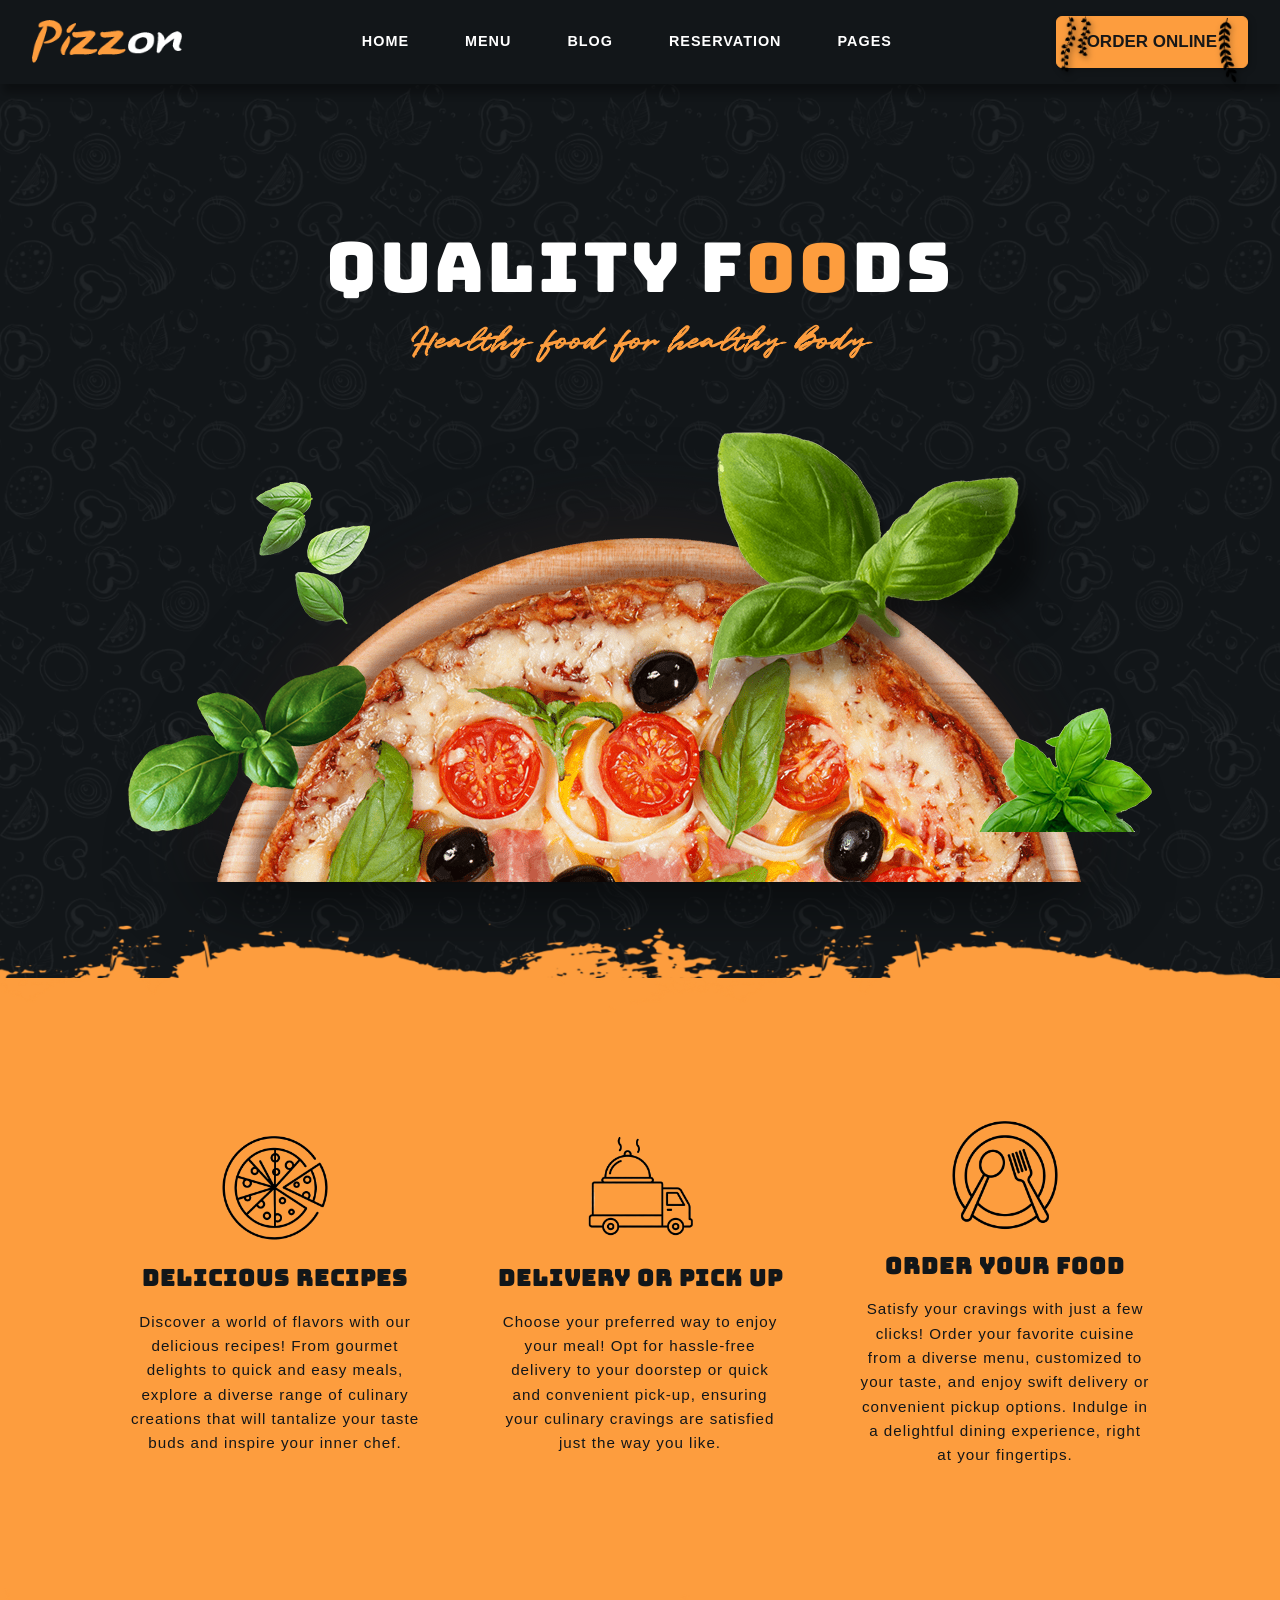
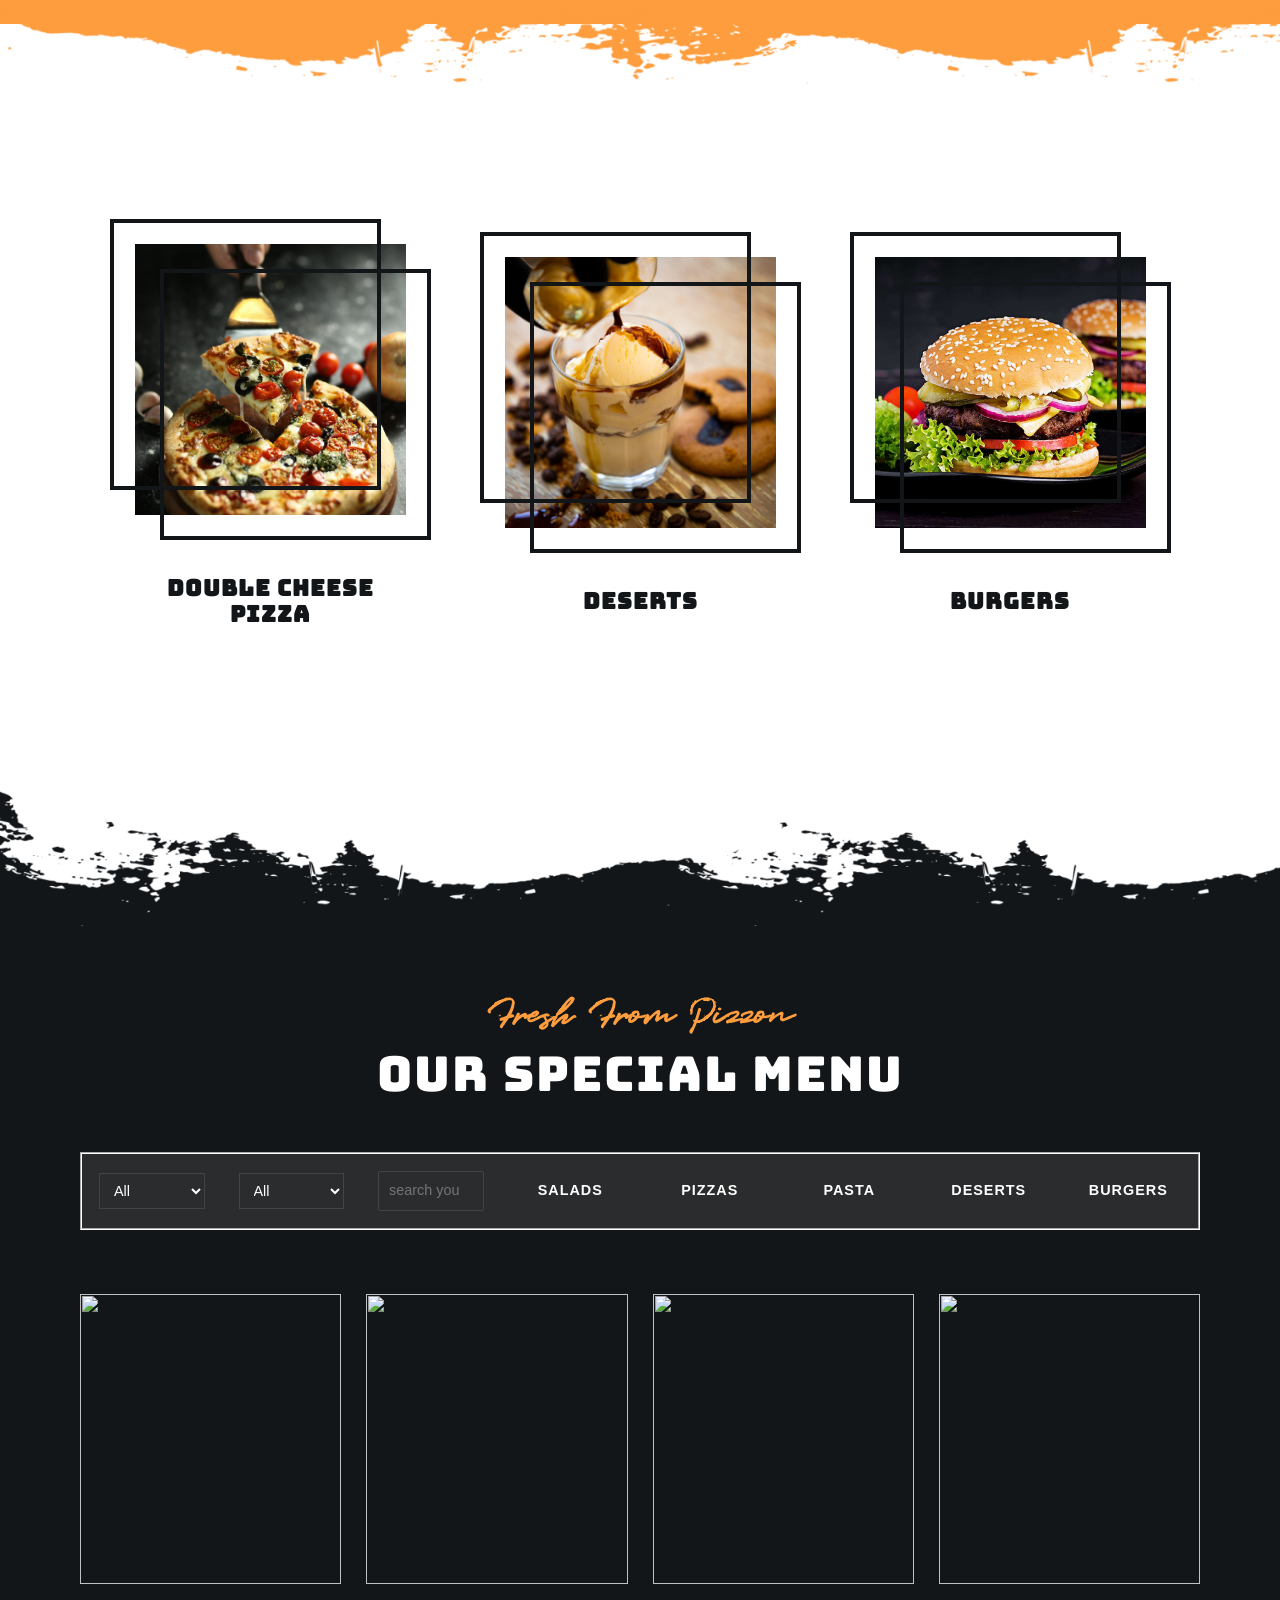
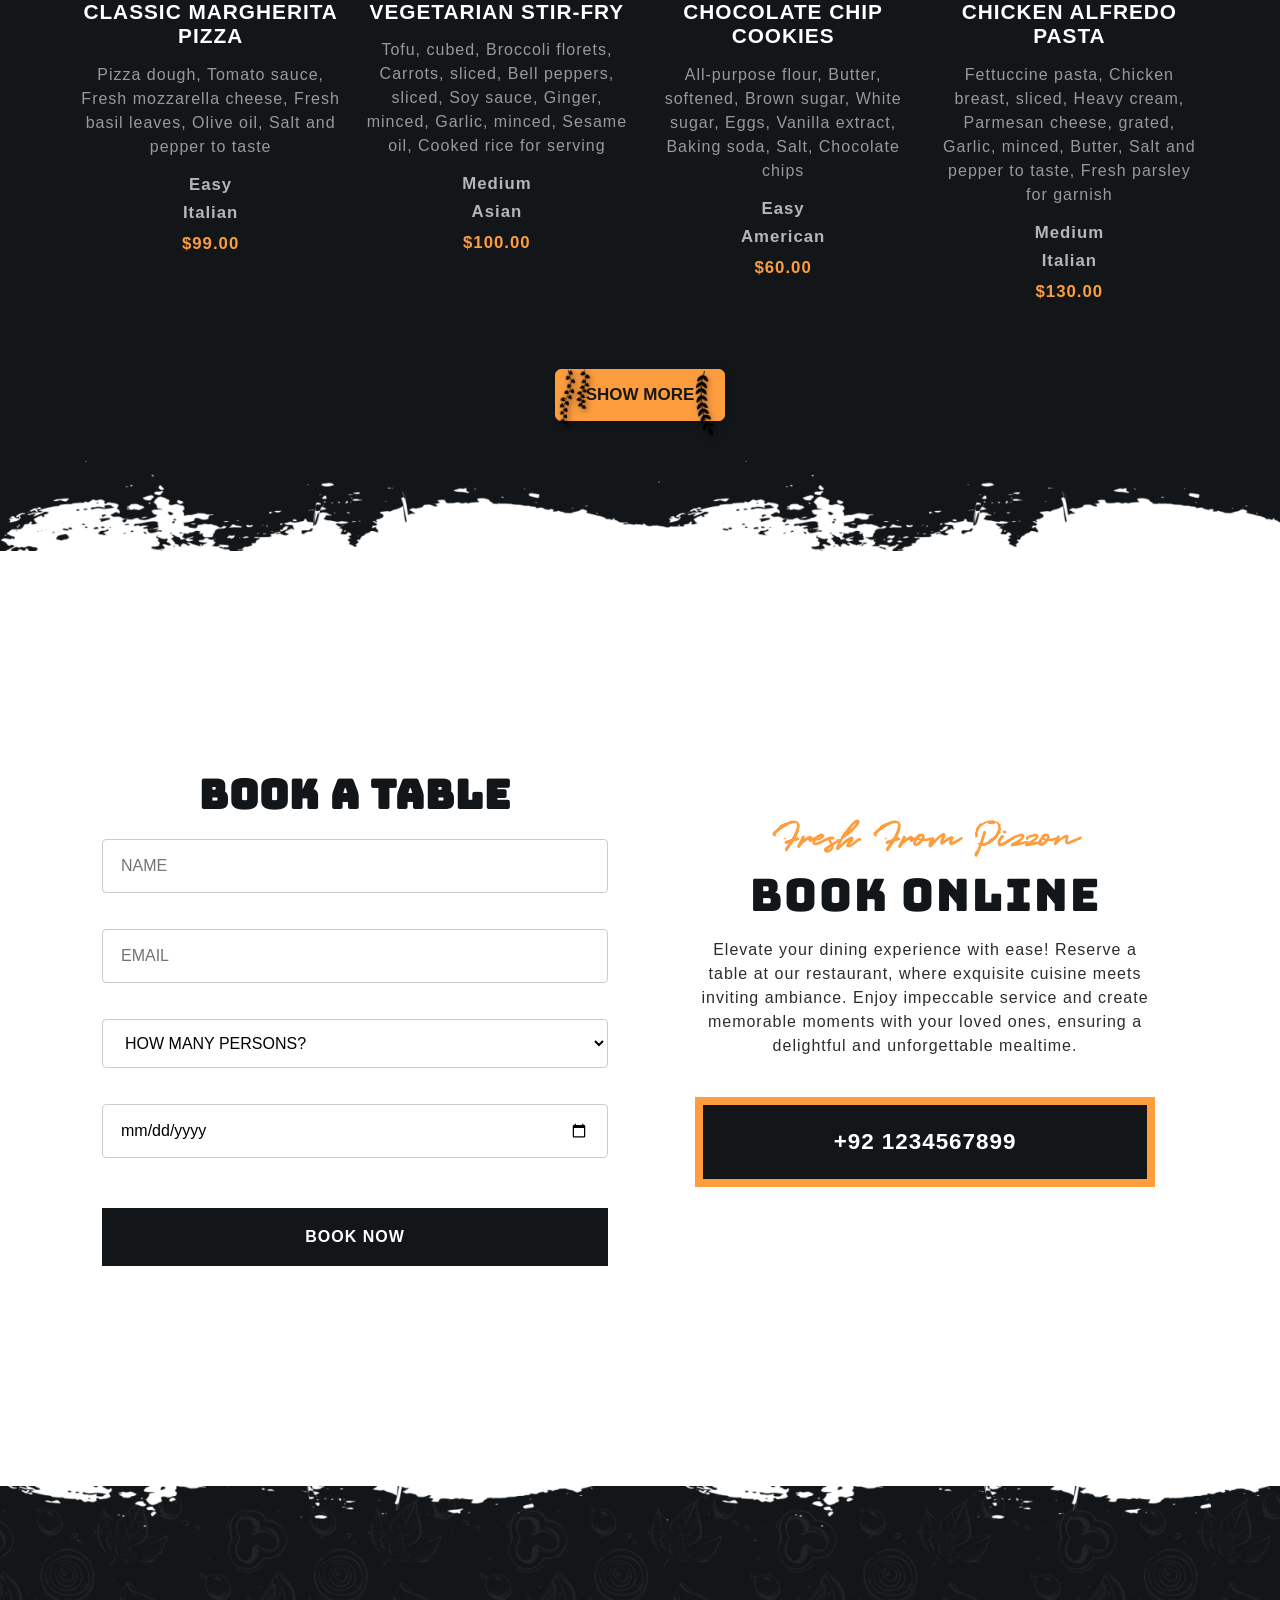
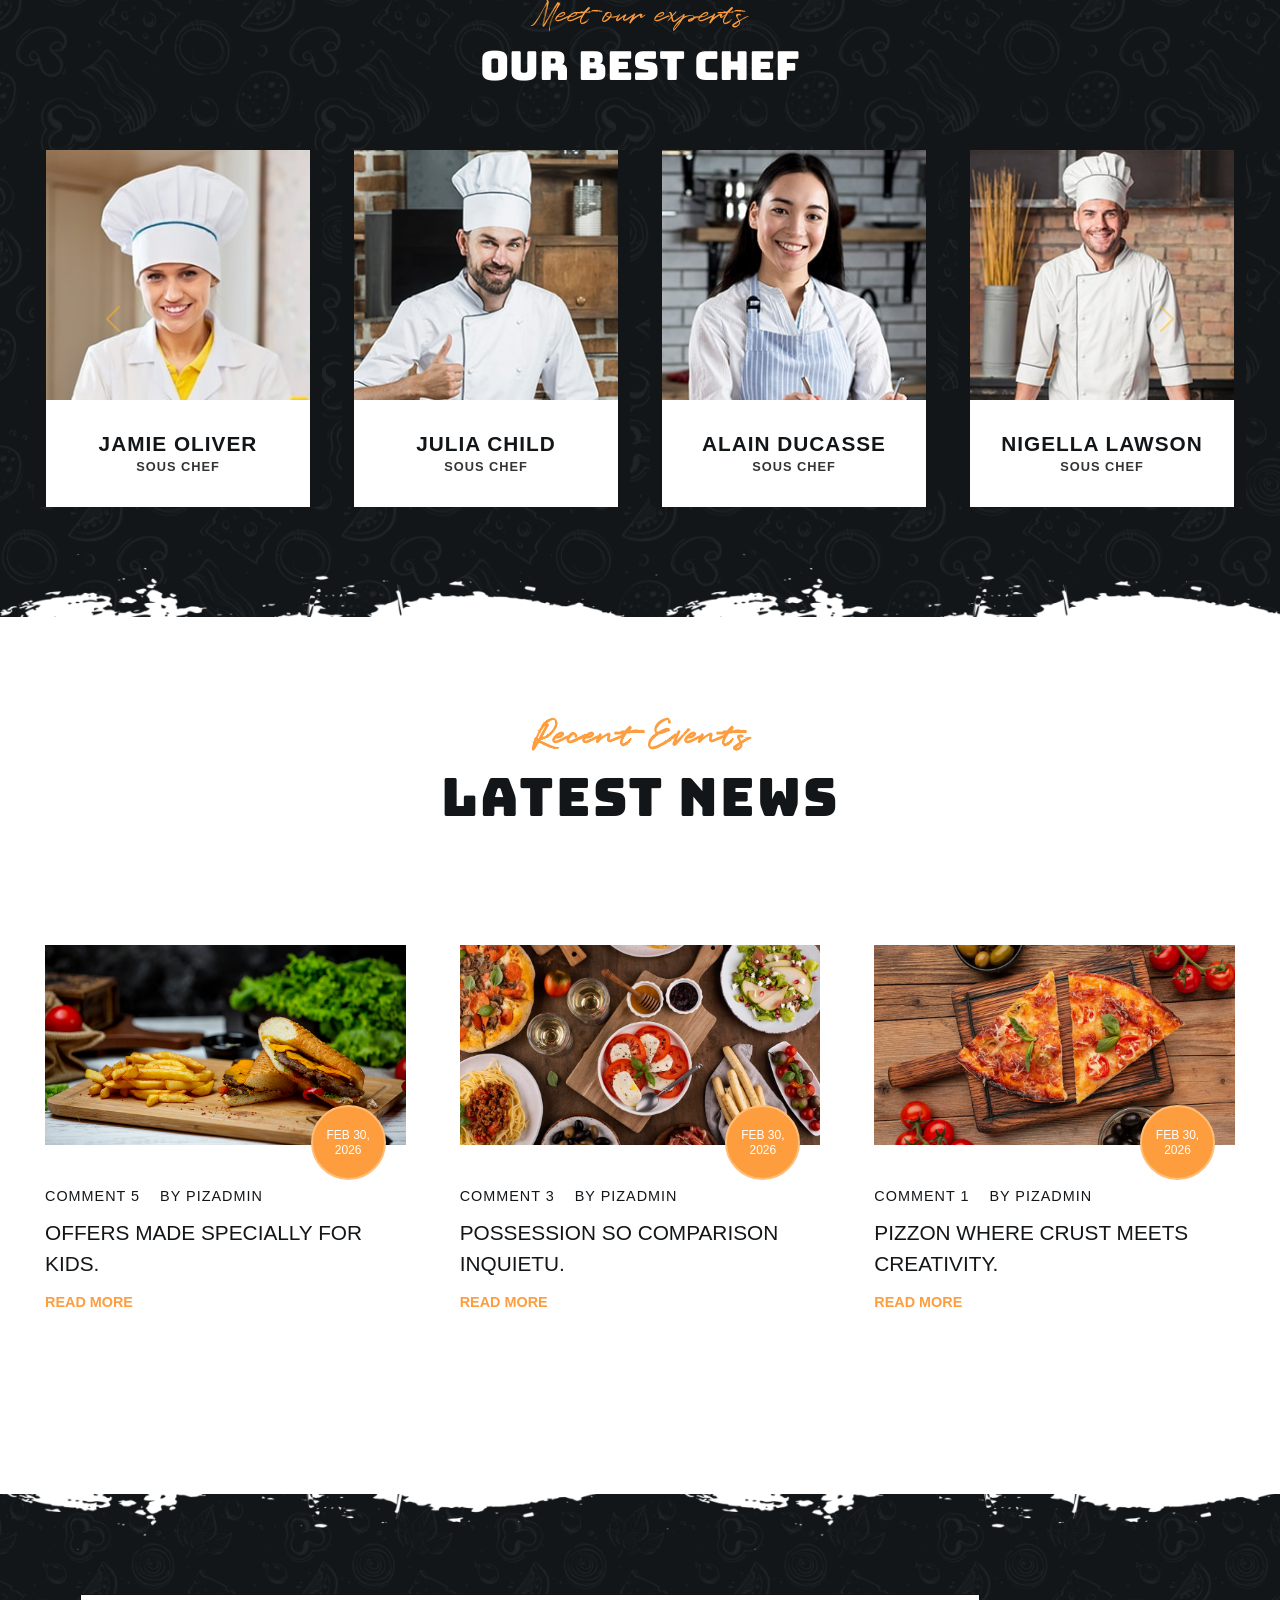
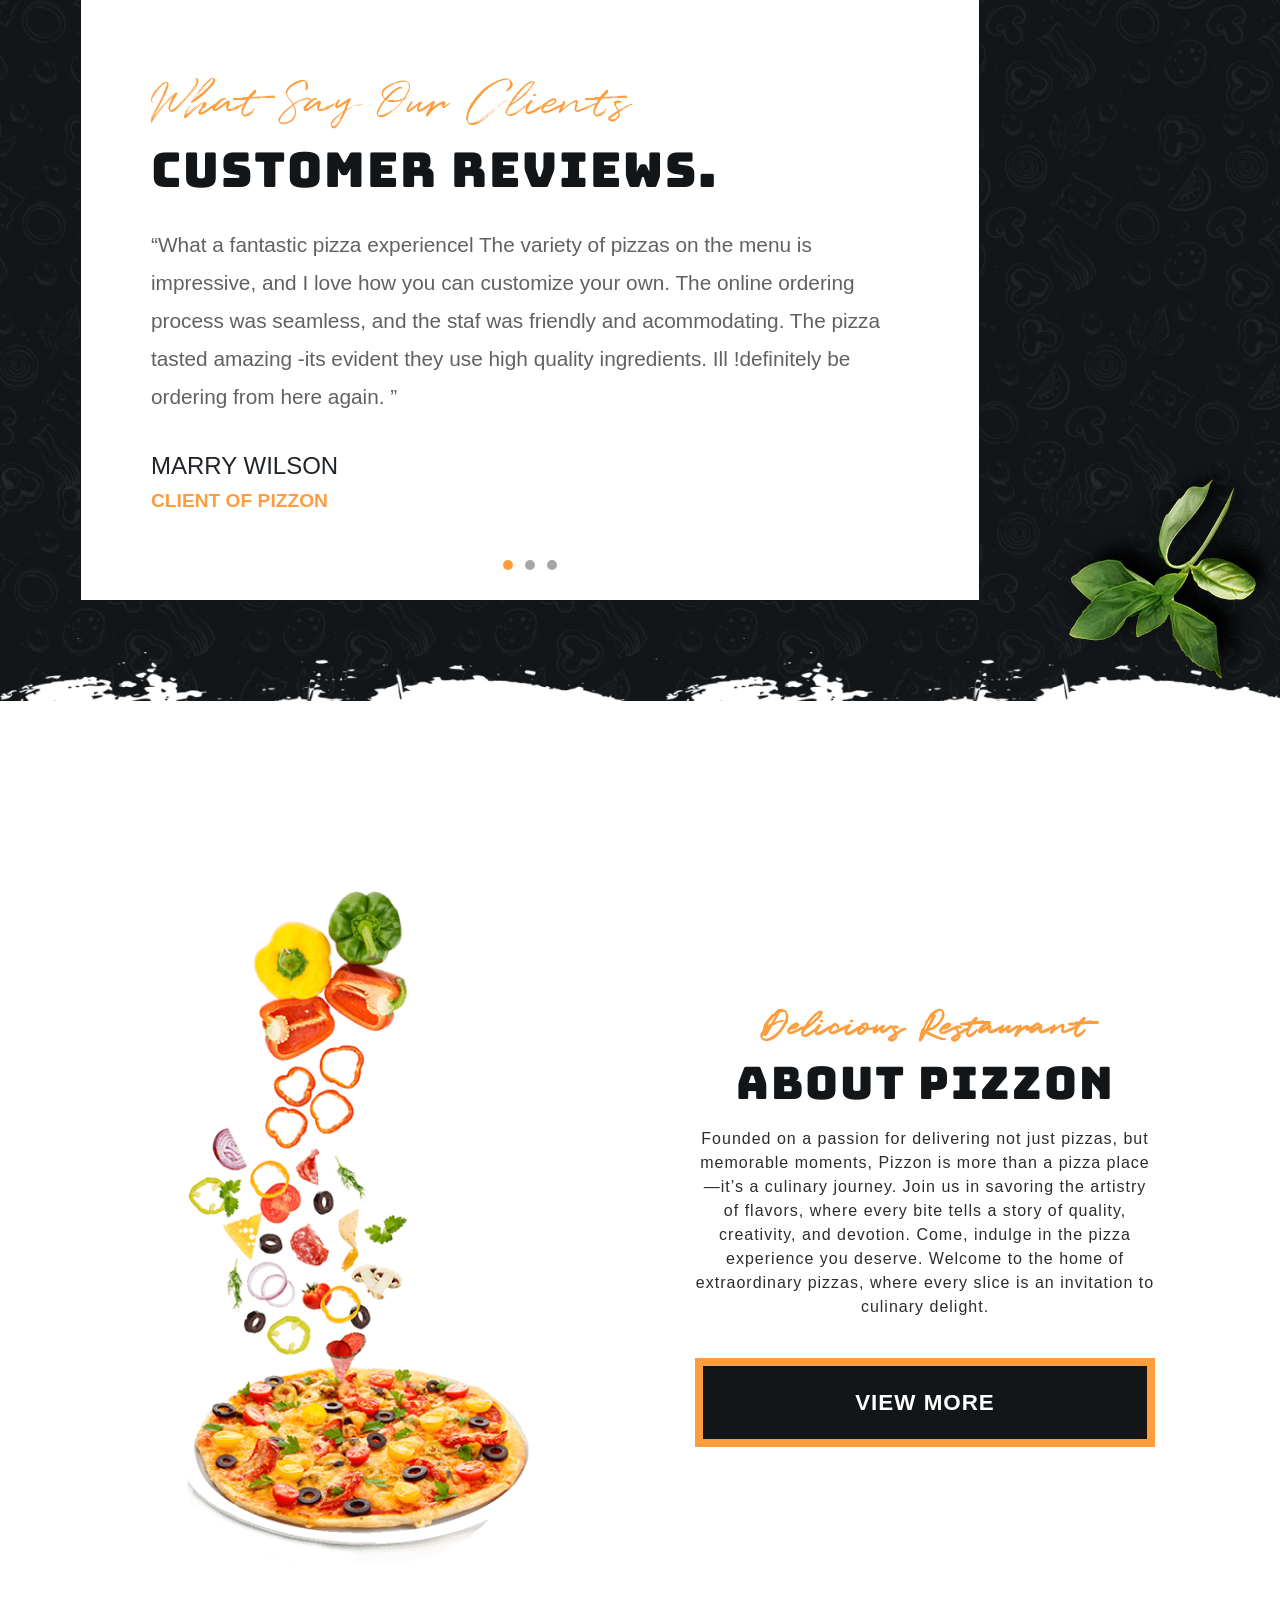
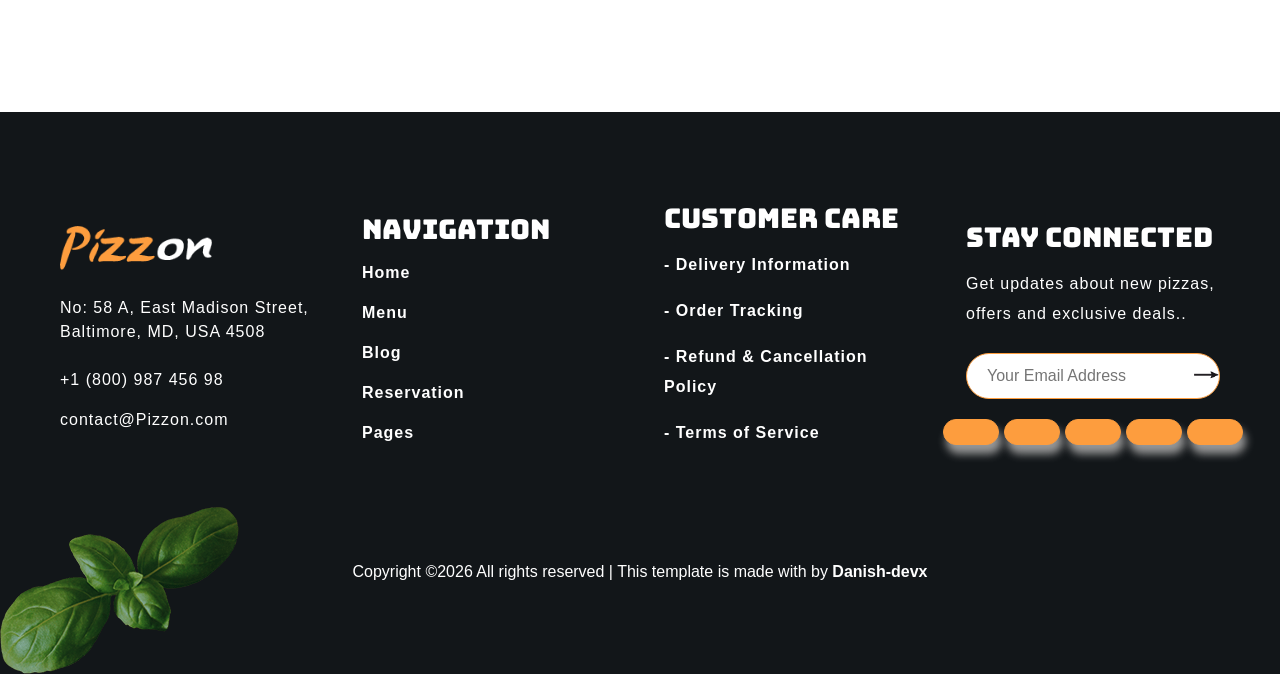
==== commit 2c7b4edf: "Update index.html" ====
--- a/index.html
+++ b/index.html
@@ -701,12 +701,10 @@
                             <h3>What Say Our Clients</h3>
                             <h2>CUSTOMER REVIEWS.</h2>
 
-                            <p><q>Our pizza exprience was exceptiona! The crust was thin and crispy, just how we like
-                                    it, and
-                                    the array of fresh, high-quality toppings was impressive. The ontine ordering
-                                    process Was effortlass, and the delivery wasprompt, ensuring our pizza arived piping
-                                    hot. A true gourmet delight well be lordering again soon.A true gourmet delight well
-                                    be lordering again soon.
+                            <p><q>What a fantastic pizza experiencel The variety of pizzas on the menu is impressive,
+                                    and I love how you can customize your own. The online ordering process was seamless,
+                                    and the staf was friendly and acommodating. The pizza tasted amazing -its evident
+                                    they use high quality ingredients. Ill !definitely be ordering from here again.
                                 </q></p>
 
                             <h4>Lana Smith</h4>
--- a/style.css
+++ b/style.css
@@ -17,6 +17,7 @@
 
 body{
     padding-top: 78px;
+    overflow-x: hidden;
 }
 
 #nav-bar {
@@ -25,7 +26,7 @@
 }
 
 .navbar{
-    padding: 10px 20px;
+    padding: 13px 20px;
     background-color: #121619;
     text-align: center;
     font-size: 0.9rem;
@@ -36,17 +37,15 @@
     top: 0%;
     z-index: 1000;
     width: 100%;
+    box-shadow:  3px 9px 8px rgba(0, 0, 0, 0.3);
 }
 
 .navbar li {
-
     padding: 10px 20px;
 }
 
 .navbar a{
-
     color: #FFFFFF !important;
-    
 }
 
 .navbar a:hover {
@@ -54,20 +53,6 @@
     transition: 0.3s;
 }
 
-.btnn{
-
-     border: 4px groove #FFFFFF;
-    color: #FFFFFF ;
-     text-align: center;
-    font-size: 0.9rem;
-    font-weight: 700;
-    letter-spacing: 1px;
-    text-transform: uppercase;
-    background-color: #FD9D3E;
-    padding: 10px 20px;
-
-}
-
 .navbar-toggler {
     background-color: #FD9D3E;
 }
@@ -76,11 +61,9 @@
     filter: invert(1); 
 }
 
-
-
 header{
     width: 100%;
-     min-height: 100vh;
+    min-height: 100vh;
     background-image: url(images/chef-bg-11.png);
     background-repeat: no-repeat;
     background-position: center;
@@ -92,9 +75,7 @@
 }
 
 
-
 .heading-box h1{
-
     margin-top: 53px;
     font-family: Bungee;
     text-align: center;
@@ -105,28 +86,21 @@
 
 
 .heading-box p{
-
     font-family: Quentin;
     text-align: center;
     letter-spacing: 1px; 
     font-weight: 700;
     font-size: 2rem;
     color: #FD9D3E;
-   
-
-
 }
 
 .heading-box span{
-
     color: #FD9D3E;
     margin-top: 53px;
     font-family: Bungee;
     text-align: center;
     letter-spacing: 3px; 
     font-size: 4.2rem;
-     
-
 }
 
 .images-box {
@@ -143,9 +117,6 @@
 }
 
 .box1 img {
-     
-    /* width: auto;
-    max-width: none; */
     filter: drop-shadow(0px 20px 30px rgba(0,0,0,0.5));
 }
 
@@ -155,6 +126,7 @@
     height: 100%;
     top: 0;
 }
+
 .leave-box1 {
     position: absolute;
     top: 10%;
@@ -178,7 +150,6 @@
     top: 20%;
     left: 20%;
 }
-
 
 .leave-box1 img,
 .leave-box4 img {
@@ -191,15 +162,12 @@
     100% { transform: translateY(0); }
 }
 
-
 @media (max-width: 991px) {
     .navbar-nav {
         margin-top: 20px;
     }
 
 }
-
-
 
 .main-box{
     width: 100%;
@@ -209,7 +177,6 @@
     
 }
 
-
 .yellow-image,
 .yellow-image-2 {
     position: absolute;
@@ -239,7 +206,6 @@
 
 
 .box{
-    
     display: flex;
     justify-content: center;
     align-items: center;
@@ -264,7 +230,6 @@
 .box:hover{
     transform: translateY(-5px);
 }
-
 
 .box h2{
     font-family: Bungee;
@@ -285,118 +250,10 @@
     letter-spacing: 1px;
 }
 
-
-@media (max-width: 768px) {
-
-   
-    body{
-        padding-top: 70px;
-    }
-
-    header {
-
-        min-height: 60vh;
-        padding-top: 80px;
-        padding-bottom: 30px;
-    }
-
-    .heading-box h1 {
-        font-size: 2rem;
-        margin-top: 20px;
-    }
-
-    .heading-box span {
-        font-size: 2rem;
-    }
-
-    .heading-box p {
-        font-size: 1.2rem;
-    }
-
-    .images-box {
-        height: 300px;
-        margin-top: 30px;
-    }
-
-
-    .box1 {
-        position: absolute;
-        bottom: -26px;
-        left: 50%;
-        transform: translateX(-50%);
-        text-align: center;
-    }
-
-    .box1 img {
-        width: 400px;
-        max-width: none;
-    }
-
-
-    .leave-box1 {
-        top: 5%;
-        right: 5%;
-        transform: scale(0.4);
-    }
-
-    .leave-box4 {
-        top: 5%;
-        left: 5%;
-        transform: scale(0.4);
-    }
-
-    
-    .leave-box2,
-    .leave-box3 {
-        display: none;
-    }
-
-    .leave-box1 img,
-    .leave-box4 img {
-        opacity: 0.7;
-    }
-
-
-    .main-box{
-       
-        padding: 80px 10px;
-       
-    
-    }
-
-    .box{
-        padding: 30px 20px;
-    }
-
-    .box img{
-        max-width: 160px;
-    }
-
-    .box h2{
-        font-size: 1.3rem;
-    }
-
-    .box p{
-        font-size: 0.85rem;
-        line-height: 1.5;
-    }
-
-     .yellow-image {
-        transform: translateY(-80%);
-    }
-
-  
-}
-
-
-
 .speciality-box{
-
     width: 100%;
     padding: 100px 10px;
     background-color: #FFFFFF;
-   
-
 }
 
 
@@ -410,8 +267,6 @@
     text-align: center;
     /* height: 100%; */
     cursor: pointer;
-    
-
 }
 
 .speciality-Card h2{
@@ -439,18 +294,14 @@
     max-width: 100%;
     width: 300px;
    display: block;
-   transition: transform 0.4s ease;
+   transition: transform 0.4s ease; 
+}
+
+.speciality-Card:hover img{
+
+    transform: scale(1.08);
     
 }
-
-
-.speciality-Card:hover img{
-
-     transform: scale(1.08);
-    
-}
-
-
 
 .speciality-Card-border{
     position: absolute;
@@ -474,8 +325,6 @@
     transition: all 0.3s ease;
 }
 
-
-
 .speciality-Card:hover .speciality-Card-border {
     top: 5px;
     left: 5px;
@@ -492,53 +341,7 @@
 }
 
 
-@media (max-width: 768px) {
-
-    .speciality-Card-image img {
-        width: 230px;
-    }
-
-    .speciality-Card-border {
-        top: 13px;
-        left: 13px;
-    }
-
-    .speciality-Card-border-2 {
-        top: -13px;
-        right: 13px;
-    }
-
-    .speciality-Card h2 {
-        font-size: 1.2rem;
-        margin-top: 25px;
-    }
-
-}
-
-
-
-
-
-
-
-
-
-
-
-
-
-
-
-
-
-
-
-
-
-
-
 .main-container{
-
     background-color: #121619;
     padding: 130px 80px;
     position: relative;
@@ -551,75 +354,226 @@
     letter-spacing: 1px; 
     font-weight: 700;
     font-size: 2.1rem;
-    /* padding-bottom: 2%; */
     color: #FD9D3E;
     padding-top: 100px;
-
-
 }
 
 .heading-container h3{
-
-    
     font-family: Bungee;
     text-align: center;
     letter-spacing: 2px; 
     font-size: 3rem;
-     color: #FFFFFF;
-     
-
+    color: #FFFFFF;
 }
 
 .menu-container{
-
-    border: 4px groove #FFFFFF;
+    border: 2px groove #FFFFFF;
     background-color: #2b2c2d;
-    padding: 20px 20px;
+    padding: 17px 17px;
     color: #FFFFFF;
     text-align: center;
     font-size: 0.9rem;
-    font-weight: 700;
+    font-weight: 600;
     letter-spacing: 1px;
     text-transform: uppercase;
     margin-top: 50px;
     margin-bottom: 20px;
     cursor: pointer;
-    transition: all 0.4s ease;
-    
-}
-
-.menu-container .row{
-    row-gap: 15px;
-}
-
-
-#userChoice{
+    transition: all 0.4s ease; 
+}
+
+.menu-container .row {
+    display: flex;
+    justify-content: center;
+    align-items: center;
+    flex-wrap: wrap;
+    gap: 10px;
+}
+
+.menu{
+    transition: 0.3s;
+}
+
+.menu:hover{
+    color: #FD9D3E;
+}
+
+
+#difficulty,
+#cuisine,
+#search {
     background: transparent;
-    border: none;
-    font-size: 0.9rem;
-    font-weight: 700;
-    letter-spacing: 1px;
-    color: #FFFFFF;
-}
-
-#userChoice option{
+    border: 1px solid #444;
+    color: #fff;
+    padding: 8px 10px;
+    width: 100%;
+    outline: none;
+    transition: 0.3s;
+}
+
+#difficulty option,
+#cuisine option{
     background-color: #2b2c2d;
-     font-size: 0.9rem;
-    font-weight: 700;
-    letter-spacing: 1px;
-}
-
-#userChoice option:hover{
-    background-color: #FD9D3E !important;
-    
-}
-
-
-.menu:hover{
-
-    color: #FD9D3E;
-}
-
+}
+
+#difficulty:focus,
+#cuisine:focus,
+#search:focus {
+    border-color: #FD9D3E;
+    box-shadow: 0 0 8px #FD9D3E;
+}
+
+
+#search {
+    text-align: center;
+    border-radius: 2px;
+    width: 100%;
+    max-width: 250px;
+}
+
+.search-box {
+    display: flex;
+    justify-content: center;
+    align-items: center;
+    width: 100%;
+}
+
+#difficulty:hover,
+#cuisine:hover {
+    border-color: #FD9D3E;
+}
+
+.button {
+  position: relative;
+  padding: 12px 30px;
+  background: #FD9D3E;
+  font-size: 17px;
+  font-weight: 600;
+  text-transform: uppercase;
+  color: #181818;
+  cursor: pointer;
+  border: 1px solid #FD9D3E;
+  border-radius: 6px;
+  filter: drop-shadow(2px 2px 3px rgba(0, 0, 0, 0.2));
+  transition: 0.2s ease;
+}
+
+.button:hover {
+  border: 1px solid #d97c26;
+  background: linear-gradient(
+    85deg,
+    #fcae5c,
+    #fda64f,
+    #FD9D3E,
+    #e98c32,
+    #d97c26
+  );
+  animation: wind 2s ease-in-out infinite;
+}
+
+@keyframes wind {
+  0% {
+    background-position: 0% 50%;
+  }
+
+  0% {
+    background-position: 50% 100%;
+  }
+
+  0% {
+    background-position: 0% 50%;
+  }
+}
+
+.icon-1 {
+  position: absolute;
+  top: 0;
+  right: 0;
+  width: 25px;
+  transform-origin: 0 0;
+  transform: rotate(10deg);
+  transition: all 0.5s ease-in-out;
+  filter: drop-shadow(2px 2px 3px rgba(0, 0, 0, 0.3));
+}
+
+.button:hover .icon-1 {
+  animation: slay-1 3s cubic-bezier(0.52, 0, 0.58, 1) infinite;
+  transform: rotate(10deg);
+}
+
+@keyframes slay-1 {
+  0% {
+    transform: rotate(10deg);
+  }
+
+  50% {
+    transform: rotate(-5deg);
+  }
+
+  100% {
+    transform: rotate(10deg);
+  }
+}
+
+.icon-2 {
+  position: absolute;
+  top: 0;
+  left: 25px;
+  width: 12px;
+  transform-origin: 50% 0;
+  transform: rotate(10deg);
+  transition: all 1s ease-in-out;
+  filter: drop-shadow(2px 2px 3px rgba(0, 0, 0, 0.5));
+}
+
+.button:hover .icon-2 {
+  animation: slay-2 3s cubic-bezier(0.52, 0, 0.58, 1) 1s infinite;
+  transform: rotate(0);
+}
+
+@keyframes slay-2 {
+  0% {
+    transform: rotate(0deg);
+  }
+
+  50% {
+    transform: rotate(15deg);
+  }
+
+  100% {
+    transform: rotate(0);
+  }
+}
+
+.icon-3 {
+  position: absolute;
+  top: 0;
+  left: 0;
+  width: 18px;
+  transform-origin: 50% 0;
+  transform: rotate(-5deg);
+  transition: all 1s ease-in-out;
+  filter: drop-shadow(2px 2px 3px rgba(0, 0, 0, 0.5));
+}
+
+.button:hover .icon-3 {
+  animation: slay-3 2s cubic-bezier(0.52, 0, 0.58, 1) 1s infinite;
+  transform: rotate(0);
+}
+
+@keyframes slay-3 {
+  0% {
+    transform: rotate(0deg);
+  }
+
+  50% {
+    transform: rotate(-5deg);
+  }
+
+  100% {
+    transform: rotate(0);
+  }
+}
 
 
 .white-image{
@@ -634,20 +588,18 @@
 
 .white-image-2{
     position: absolute;
-    bottom: -240px;
+    bottom: -220px;
     left: 0;
 }
 
 .white-image-2 img{
     width: 100%;
 }
-
 
 #show{
     display: grid;
     grid-template-columns: repeat(auto-fit,minmax(220px,1fr));
     gap: 25px;
-    
 }
 
 .card{
@@ -656,21 +608,18 @@
     width: 100%;
     margin-top: 20px;
     background-color: #121619;
-     transition: 0.3s;
-     cursor: pointer;
-
+    transition: 0.3s;
+    cursor: pointer;
 }
 
 .card:hover{
     transform: translateY(-8px);
-
 }
 
 .card img{
     width: 100%;
     height: 290px;
     object-fit: cover;
-
 }
 
 .card h2{
@@ -680,8 +629,7 @@
     padding-top: 6%;
     letter-spacing: 1px;
     text-transform: uppercase;
-    color: #FFFFFF;
-    
+    color: #FFFFFF; 
 }
 
 .card p{
@@ -689,8 +637,6 @@
     text-align: center;
     letter-spacing: 1px;
     color: #999999;
-    
-    
 }
 
 .card h4{
@@ -713,7 +659,412 @@
 }
 
 
-@media (max-width: 768px){
+.book-table-form{
+
+    border: 1px solid red;
+    border: none;
+
+}
+
+.row {
+    align-items: center;
+
+}
+
+.book-table-form h2{
+
+     font-family: Bungee;
+    text-align: center;
+    font-size: 2.5rem;
+    font-weight: 700;
+    padding-top: 6%;
+    letter-spacing: 1px;
+    text-transform: uppercase;
+    color: #121619;
+    
+}
+
+
+.book-table-form input,
+.book-table-form select {
+    padding: 14px 18px;
+    width: 100%;
+    margin-top: 12px;
+    background: transparent;
+    border: 1px solid #ccc;
+    outline: none;
+    transition: 0.3s;
+    border-radius: 4px;
+}
+
+
+.book-table-form input:focus,
+.book-table-form select:focus{
+    border-color: #FD9D3E;
+    box-shadow: 0 0 8px #FD9D3E;
+}
+
+.book-table-form input:hover,
+.book-table-form select:hover{
+    border-color: #FD9D3E;
+}
+
+
+.book-table-form button{
+    margin-top: 5%;
+    padding: 15px 30px;
+    text-transform: uppercase;
+    font-weight: 700;
+    letter-spacing: 1px;
+    background-color: #121619;
+    color: #fff;
+    border: 2px solid #121619;
+    outline: none;
+    cursor: pointer;
+    transition: 0.3s ease;
+}
+
+
+.book-table-form button:hover{
+    background-color: #fff;
+    color: #121619;
+}
+
+
+.book-online-para {
+    text-align: center;
+    max-width: 500px;
+    margin: auto;
+}
+
+
+.book-online-para h4{
+
+    font-family: Quentin;
+    text-align: center;
+    letter-spacing: 1px; 
+    font-weight: 700;
+    font-size: 2.1rem;
+    color: #FD9D3E;
+    
+}
+
+.book-online-para h2{
+
+    font-family: Bungee;
+    text-align: center;
+    letter-spacing: 2px; 
+    font-size: 2.8rem;
+    color: #121619
+}
+
+.book-online-para p{
+    padding-top: 2%;
+    text-align: center;
+    letter-spacing: 1px;
+    color:#2b2c2d;
+      
+}
+
+.book-online-para button{
+
+     margin-top: 5%;
+    padding: 20px 40px;
+    text-transform: uppercase;
+    font-weight: 700;
+    letter-spacing: 1px;
+    font-size: 1.4rem;
+    background-color: #121619;
+    color: #fff;
+    border: 8px solid #FD9D3E;
+    outline: none;
+    cursor: pointer;
+    transition: 0.3s ease;
+
+}
+
+.book-online-para button:hover{
+    background-color: #fff;
+    color: #121619;
+}
+
+
+.book-table-form,
+.book-online-para {
+    display: flex;
+    flex-direction: column;
+    justify-content: center;
+    height: 100%;
+    padding: 20px;
+}
+
+.chef-box {
+    text-align: center;
+    padding: 110px 20px;
+    background-image: url(images/chef-bg-11.png);
+    margin-top: 200px;
+    position: relative;
+}
+
+.white-design{
+    position: absolute;
+    top: 0;
+    left: 0px;
+    transform: translateY(-50%);
+}
+
+.white-design img{
+    width: 100%;
+    height: auto;
+    display: block;
+
+}
+
+.white-design-2{
+    position: absolute;
+    bottom: 0;
+    left: 0;
+    transform: translateY(0%);
+}
+
+.white-design-2 img{
+    width: 100%;
+    height: auto;
+     display: block;
+
+}
+
+@media (max-width: 768px) {
+   
+    .chef-box h2 {
+         font-size: 2.1rem;
+    }
+}
+
+/* 
+@media (max-width: 480px) {
+    .white-design {
+        top: -15px;
+    }
+
+    .white-design-2{
+    
+    bottom: -1px;
+    
+   }
+} */
+
+.chef-box h4 {
+    font-family: Quentin;
+    color: #FD9D3E;
+    font-size: 2rem;
+}
+
+.chef-box h2 {
+    font-family: Bungee;
+    font-size: 2.5rem;
+    margin-bottom: 40px;
+    color: #fff;
+}
+
+.chef-row {
+    display: flex;
+    justify-content: center;
+    gap: 20px;
+    flex-wrap: wrap;
+}
+
+.chef-box .card {
+    border: none;
+    background: #121619;
+    transition: 0.3s;
+    overflow: hidden;
+}
+
+.chef-box .card img {
+    width: 100%;
+    height: 250px;
+    object-fit: cover;
+}
+
+.chef-box .card:hover {
+    transform: translateY(-10px);
+}
+
+.carousel-control-prev-icon,
+.carousel-control-next-icon {
+    filter: brightness(0) saturate(100%) invert(72%) sepia(94%) saturate(747%) hue-rotate(340deg) brightness(101%) contrast(101%);
+}
+
+@media (max-width: 768px) {
+    .chef-box .card {
+        width: 100%;
+        max-width: 300px;
+    }
+
+    .chef-row .card:nth-child(n+2) {
+        display: none;
+    }
+}
+
+@media (min-width: 769px) and (max-width: 1024px) {
+    .chef-box .card {
+        width: 45%;
+    }
+
+    .chef-row .card:nth-child(n+3) {
+        display: none;
+    }
+}
+
+@media (min-width: 1025px) {
+    .chef-box .card {
+        width: 18rem;
+    }
+}
+
+
+@media (max-width: 1024px){
+ 
+    .box1 img {
+        display: none;
+    }
+
+}
+
+
+
+@media (max-width: 768px) {
+
+   
+    body{
+        padding-top: 70px;
+    }
+
+    header {
+
+        min-height: 60vh;
+        padding-top: 80px;
+        padding-bottom: 30px;
+    }
+
+    .heading-box h1 {
+        font-size: 2rem;
+        margin-top: 20px;
+    }
+
+    .heading-box span {
+        font-size: 2rem;
+    }
+
+    .heading-box p {
+        font-size: 1.2rem;
+    }
+
+    .images-box {
+        height: 300px;
+        margin-top: 30px;
+    }
+
+
+    .box1 {
+        position: absolute;
+        bottom: -26px;
+        left: 50%;
+        transform: translateX(-50%);
+        text-align: center;
+    }
+
+    .box1 img {
+        width: 400px;
+        max-width: none;
+        display: inline;
+        
+    }
+
+
+    .leave-box1 {
+        top: 5%;
+        right: 5%;
+        transform: scale(0.4);
+    }
+
+    .leave-box4 {
+        top: 5%;
+        left: 5%;
+        transform: scale(0.4);
+    }
+
+    
+    .leave-box2,
+    .leave-box3 {
+        display: none;
+    }
+
+    .leave-box1 img,
+    .leave-box4 img {
+        opacity: 0.7;
+    }
+
+
+    .main-box{
+        padding: 80px 10px;
+    }
+
+    .box{
+        padding: 30px 20px;
+    }
+
+    .box img{
+        max-width: 160px;
+    }
+
+    .box h2{
+        font-size: 1.3rem;
+    }
+
+    .box p{
+        font-size: 0.85rem;
+        line-height: 1.5;
+    }
+
+    .yellow-image {
+        transform: translateY(-80%);
+    }
+
+    .speciality-Card-image img {
+        width: 230px;
+    }
+
+    .speciality-Card-border {
+        top: 13px;
+        left: 13px;
+    }
+
+    .speciality-Card-border-2 {
+        top: -13px;
+        right: 13px;
+    }
+
+    .speciality-Card h2 {
+        font-size: 1.2rem;
+        margin-top: 25px;
+    }
+
+    .menu-container .row {
+        flex-direction: column;
+        gap: 10px;
+    }
+
+    .menu-container .col {
+        width: 100%;
+    }
+
+    #difficulty,
+    #cuisine,
+    #search {
+        max-width: 100%;
+    }
 
     .main-container{
         padding: 80px 30px;
@@ -731,8 +1082,6 @@
         padding: 10px 20px;
     }
 
-
-
     .white-image{
         top: -60px;
     }
@@ -740,7 +1089,592 @@
     .white-image-2{
         bottom: -60px;
     }
+
+
+    .row {
+        flex-direction: column;
+        gap: 30px;
+    }
+
+    .book-table-form,
+    .book-online-para {
+        width: 100%;
+        padding: 15px;
+    }
+
+    .book-online-para h2 {
+        font-size: 2rem;
+    }
+
+    .book-table-form h2{
+        font-size: 2.1rem;
+    }
+
+    .book-online-para button {
+        font-size: 1.2rem;
+        padding: 15px 20px;
+    }
   
 
-}
-
+  
+}
+
+
+.mini-heading1 {
+    font-family: Quentin;
+    text-align: center;
+    letter-spacing: 1px;
+    font-weight: 700;
+    font-size: 2.1rem;
+    color: #FD9D3E;
+    padding-top: 100px;
+}
+
+.large-hwading-1 {
+    font-family: Bungee;
+    text-align: center;
+    letter-spacing: 2px;
+    font-size: 3.3rem;
+    color: #121619;
+}
+
+.main-container2 {
+    padding: 40px 20px;
+    margin-top: 4%;
+}
+
+.card2 {
+    width: 100%;
+    max-width: 420px;
+    margin: 0 auto;
+    padding: 25px;
+    position: relative;
+    overflow: hidden;
+    transition: 0.4s ease;
+    cursor: pointer;
+}
+
+.img-box {
+    position: relative;
+    transition: 0.4s ease;
+}
+
+.img-box img {
+    width: 100%;
+    height: 200px;
+    object-fit: cover;
+    display: block;
+    transition: 0.4s ease;
+}
+
+.circle {
+    position: absolute;
+    bottom: -35px;
+    right: 20px;
+    width: 75px;
+    height: 75px;
+    border-radius: 50%;
+    border: 2px solid #ffbe78;
+    background-color: #FD9D3E;
+    color: #fff;
+    display: flex;
+    justify-content: center;
+    align-items: center;
+    flex-direction: column;
+    font-size: 0.75rem;
+    text-align: center;
+    padding: 5px;
+}
+
+.circle p {
+    margin: 0;
+    line-height: 1.2;
+}
+
+.card2:hover .img-box {
+    transform: translateY(-10px);
+     box-shadow: 0 10px 25px rgba(0, 0, 0, 0.20);
+}
+
+.card-title {
+    color: #121619 !important;
+    text-transform: uppercase;
+    font-size: 0.9rem !important;
+    padding-top: 9%;
+    letter-spacing: 1px;
+    cursor: pointer;  
+   
+}
+
+.card-title span:hover {
+    color: #FD9D3E !important;
+}
+
+.card-text {
+    text-transform: uppercase;
+    padding-top: 3%;
+    color: #121619;
+    font-size: 1.3rem !important;
+    cursor: pointer;
+}
+
+.card-text:hover {
+    color: #FD9D3E;
+    letter-spacing: 1px; 
+}
+
+.card-body {
+    padding-top: 3%;
+}
+
+.card-body a {
+    color: #FD9D3E;
+    text-transform: uppercase;
+    text-decoration: none;
+    font-weight: 600;
+    font-size: 0.9rem;
+    position: relative;
+    display: inline-block;
+}
+
+.card-body a:hover {
+    color: #121619;
+}
+
+
+.card-body a::after {
+    content: "";
+    position: absolute;
+    left: 0;
+    bottom: -3px;
+    width: 0%;
+    height: 2px;
+    background-color: #FD9D3E;
+    transition: 0.3s ease;
+}
+
+.card-body a:hover::after {
+    width: 100%;
+}
+
+
+.card-title,
+.card-title span,
+.card-text,
+.card-body a {
+    transition: all 0.3s ease;
+}
+
+
+.Clients-box{
+    width: 100%;
+    padding: 100px 80px;
+    background-image: url(images/chef-bg-11.png);
+    background-repeat: no-repeat;
+    background-position: center;
+    background-size: cover;
+    margin-top: 9%;
+    position: relative;
+}
+
+.top-white{
+    position: absolute;
+    top: 0;
+    left: 0px;
+    transform: translateY(-50%);
+}
+
+
+.top-white-2{
+    position: absolute;
+    bottom: 0;
+    left: 0;
+    transform: translateY(0%);
+}
+.top-white img,
+.top-white-2 img{
+    width: 100%;
+    height: auto;
+    display: block;
+}
+
+.pizza-01{
+    position: absolute;
+    right: 0;
+    bottom: 18px;
+}
+
+.pizza-01 img{
+    width: 100%;
+}
+
+
+.Clients-box2{
+    max-width: 900px;
+    position: relative;
+}
+
+.button-slide{
+    position: absolute !important;
+    bottom: -17% !important;
+}
+
+.mini-client-box{
+    border: 1px solid #121619;
+    background-color: #FFFFFF;
+    padding: 80px 70px;
+}
+
+.mini-client-box h3{
+    color: #FD9D3E;
+    font-family: Quentin;
+    font-size: 3rem;
+}
+
+.mini-client-box h2{
+    color: #121619;
+    font-size: 3rem;
+    letter-spacing: 2px;
+    font-family: Bungee;
+}
+
+.mini-client-box p{
+    color: #616161;
+    font-size: 1.3rem;
+    line-height: 38px;
+    padding-top: 20px;
+}
+
+.mini-client-box h4{
+    padding-top: 20px;
+}
+
+.mini-client-box h5{
+    color: #FD9D3E;
+    font-size: 1.2rem;
+    text-transform: uppercase;
+    font-weight: 600;
+}
+
+
+
+.button-slide [data-bs-target]{
+    background-color: #232323 !important;
+    width: 10px !important;
+    height: 10px !important;
+    border-radius: 50% !important;
+    margin: 0 6px !important;
+    opacity: 0.4 !important;
+}
+
+.button-slide .active{
+    background-color: #FD9D3E !important;
+    opacity: 1 !important;
+}
+
+
+
+
+
+@media (max-width: 991px){
+    .Clients-box{
+        padding: 60px 30px;
+    }
+
+    .mini-client-box{
+        padding: 50px 40px;
+    }
+
+    .mini-client-box h3{
+        font-size: 2.4rem;
+        text-align: center;
+    }
+
+    .mini-client-box h2{
+        font-size: 2.2rem;
+        text-align: center;
+    }
+
+    .mini-client-box p{
+        font-size: 1.1rem;
+        line-height: 30px;
+        text-align: center;
+    }
+
+    .mini-client-box h4,
+    .mini-client-box h5{
+        text-align: center;
+    }
+
+    
+}
+
+
+@media (max-width: 576px){
+    .Clients-box{
+        padding: 40px 15px;
+    }
+
+    .mini-client-box{
+        padding: 35px 25px;
+    }
+
+    .mini-client-box h3{
+        font-size: 2rem;
+    }
+
+    .mini-client-box h2{
+        font-size: 1.7rem;
+        letter-spacing: 1px;
+    }
+
+    .mini-client-box p{
+        font-size: 1rem;
+        line-height: 26px;
+    }
+
+    .mini-client-box h4{
+        font-size: 1rem;
+    }
+
+    .mini-client-box h5{
+        font-size: 0.9rem;
+    }
+
+    .button-slide{
+        position: absolute !important;
+        bottom: -12.6% !important;
+    }
+
+   
+}
+
+
+footer{
+    width: 100%;
+    height: auto;
+    padding: 90px 60px; 
+    background: #121619;
+    position: relative;
+    z-index: 1;
+    margin-top: 10%;
+}
+
+.last-images{
+   position: absolute;
+   bottom: 0%;
+   left: 0;
+   z-index: -1;
+}
+
+
+.last-images img{
+    width: 100%;
+    max-width: 100%;
+    opacity: 0.7;
+}
+
+
+footer img{
+    width: 60%;
+}
+
+footer a{
+    position: relative;
+}
+
+footer a::after{
+    content: '';
+    position: absolute;
+    left: 0;
+    bottom: -4px;
+    width: 0;
+    height: 2px;
+    background: #FD9D3E;
+    transition: width 0.3s ease;
+}
+
+footer a:hover::after{
+    width: 100%;
+}
+
+.foot-div1 p{
+   color: #FFFFFF;
+   padding-top: 10%;
+   letter-spacing: 1px;
+}
+
+.foot-div1 a{
+    color: #FFFFFF;
+    text-decoration: none;
+    padding-top: 2%;
+    line-height: 40px;
+    letter-spacing: 1px;
+    transition: all 0.4s ease;
+}
+
+
+.foot-div2 h2{
+    color: #FFFFFF;
+    font-family: Bungee;
+    font-size: 1.7rem;
+    
+}
+
+
+.foot-div2 a{
+    color: #FFFFFF;
+    text-decoration: none;
+    padding-top: 2%;
+    line-height: 40px;
+    transition: all 0.4s ease;
+    font-weight: 600;
+    letter-spacing: 1px;
+}
+
+.foot-div3 h2{
+    color: #FFFFFF;
+    padding-bottom: 3%;
+    font-family: Bungee;
+    font-size: 1.7rem;
+}
+
+
+
+.foot-div3 p{
+    color:#FFFFFF;
+    line-height: 30px;
+    font-weight: 600;
+    letter-spacing: 1px;
+     
+}
+
+
+.foot-div4 h2{
+    color:#FFFFFF;
+    padding-bottom: 3%;
+    font-family: Bungee;
+    font-size: 1.7rem;
+}
+.foot-div4 p{
+    color: #FFFFFF;
+    line-height: 30px; 
+    letter-spacing: 1px;
+}
+
+
+.foot-div4 input{
+    padding: 10px 20px;
+    width: 100%;
+    border-radius: 50px;
+    border: 1px solid #FD9D3E;
+    background-image: url(images/pngwing.com.png);
+    background-position: right center;
+    background-repeat: no-repeat;
+    background-size: 10%;
+    margin-top: 3%;
+   
+}
+
+.icons2{
+    display: flex;
+    justify-content: center;
+    align-items: center;
+    margin-top: 8%;
+    gap: 2%;
+}
+
+.icons2 i{
+    border: 1px solid #FD9D3E;
+    border-radius: 50px;
+    font-size: 25px;
+    padding: 12px 27px;
+    display: flex;
+    justify-content: center;
+    align-items: center;
+    background-color: #FD9D3E;
+    color: #FFFFFF;
+    box-shadow:  3px 9px 8px #979797;
+    transition: all 0.4s linear;
+    cursor: pointer;
+}
+
+.icons2 i:hover{
+    transform: translateY(-3px);
+    color: #FFFFFF;
+    background-color: #121619;
+    border: 1px solid #121619;
+}
+
+
+
+@media (max-width: 768px) {
+
+    .mini-heading1 {
+        font-size: 1.6rem;
+        padding-top: 60px;
+    }
+
+    .large-hwading-1 {
+        font-size: 2.2rem;
+    }
+
+    .main-container2 {
+        padding: 20px 10px;
+    }
+
+    .card2 {
+        padding: 15px;
+    }
+
+    .img-box img {
+        height: 220px;
+    }
+
+    .circle {
+        width: 65px;
+        height: 65px;
+        bottom: -30px;
+        right: 15px;
+        font-size: 0.65rem;
+    }
+
+    .card-text {
+        font-size: 1.1rem !important;
+    }
+
+
+       footer{
+        text-align: center;
+    }
+
+    .foot-div1 img{
+        margin: 0 auto;
+        display: block;
+    }
+
+    .foot-div1 p{
+        padding-top: 5%;
+        font-size: 14px;
+    }
+
+    .foot-div2,
+    .foot-div3,
+    .foot-div4{
+        margin-top: 30px;
+    }
+
+    .foot-div2 a,
+    .foot-div3 p{
+        line-height: 34px;
+        font-size: 16px;
+    }
+
+    .foot-div2 h2,
+    .foot-div3 h2,
+    .foot-div4 h2 {
+        font-size: 1.4rem;
+    }
+
+
+}
